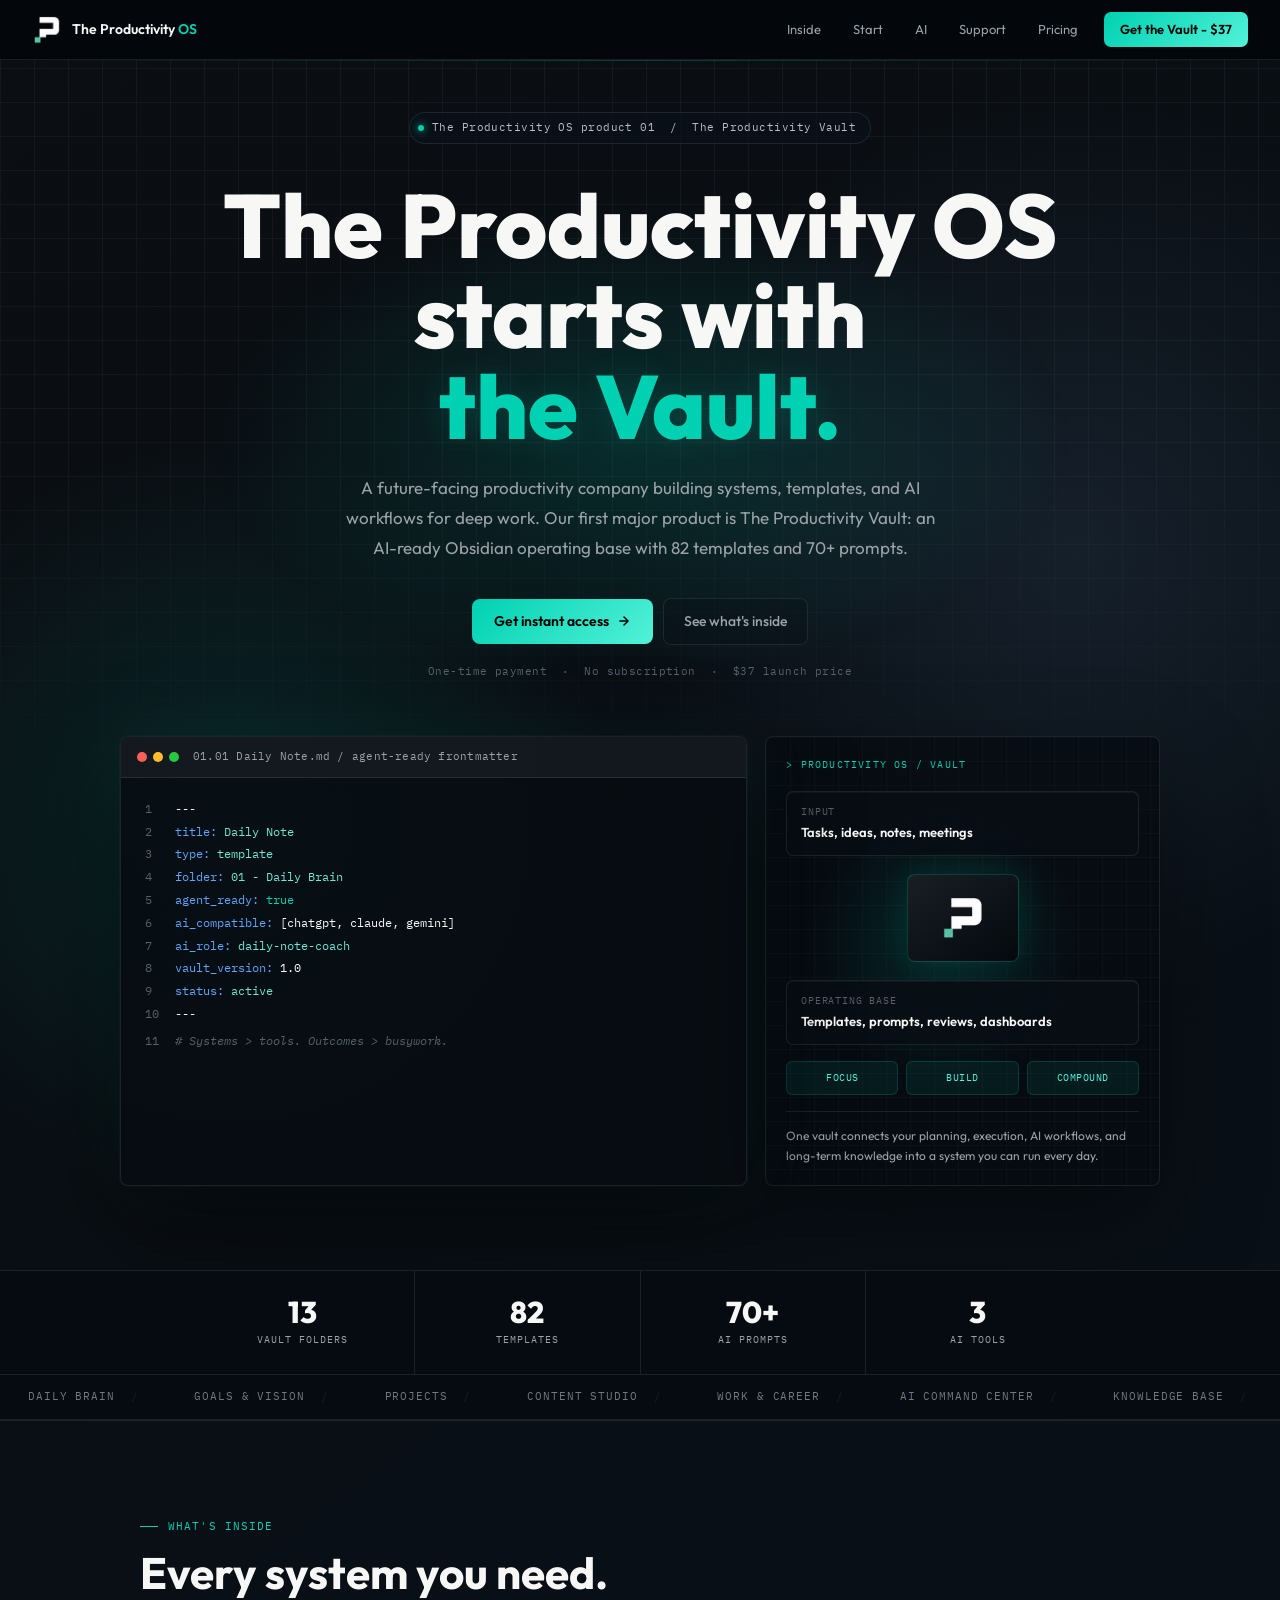
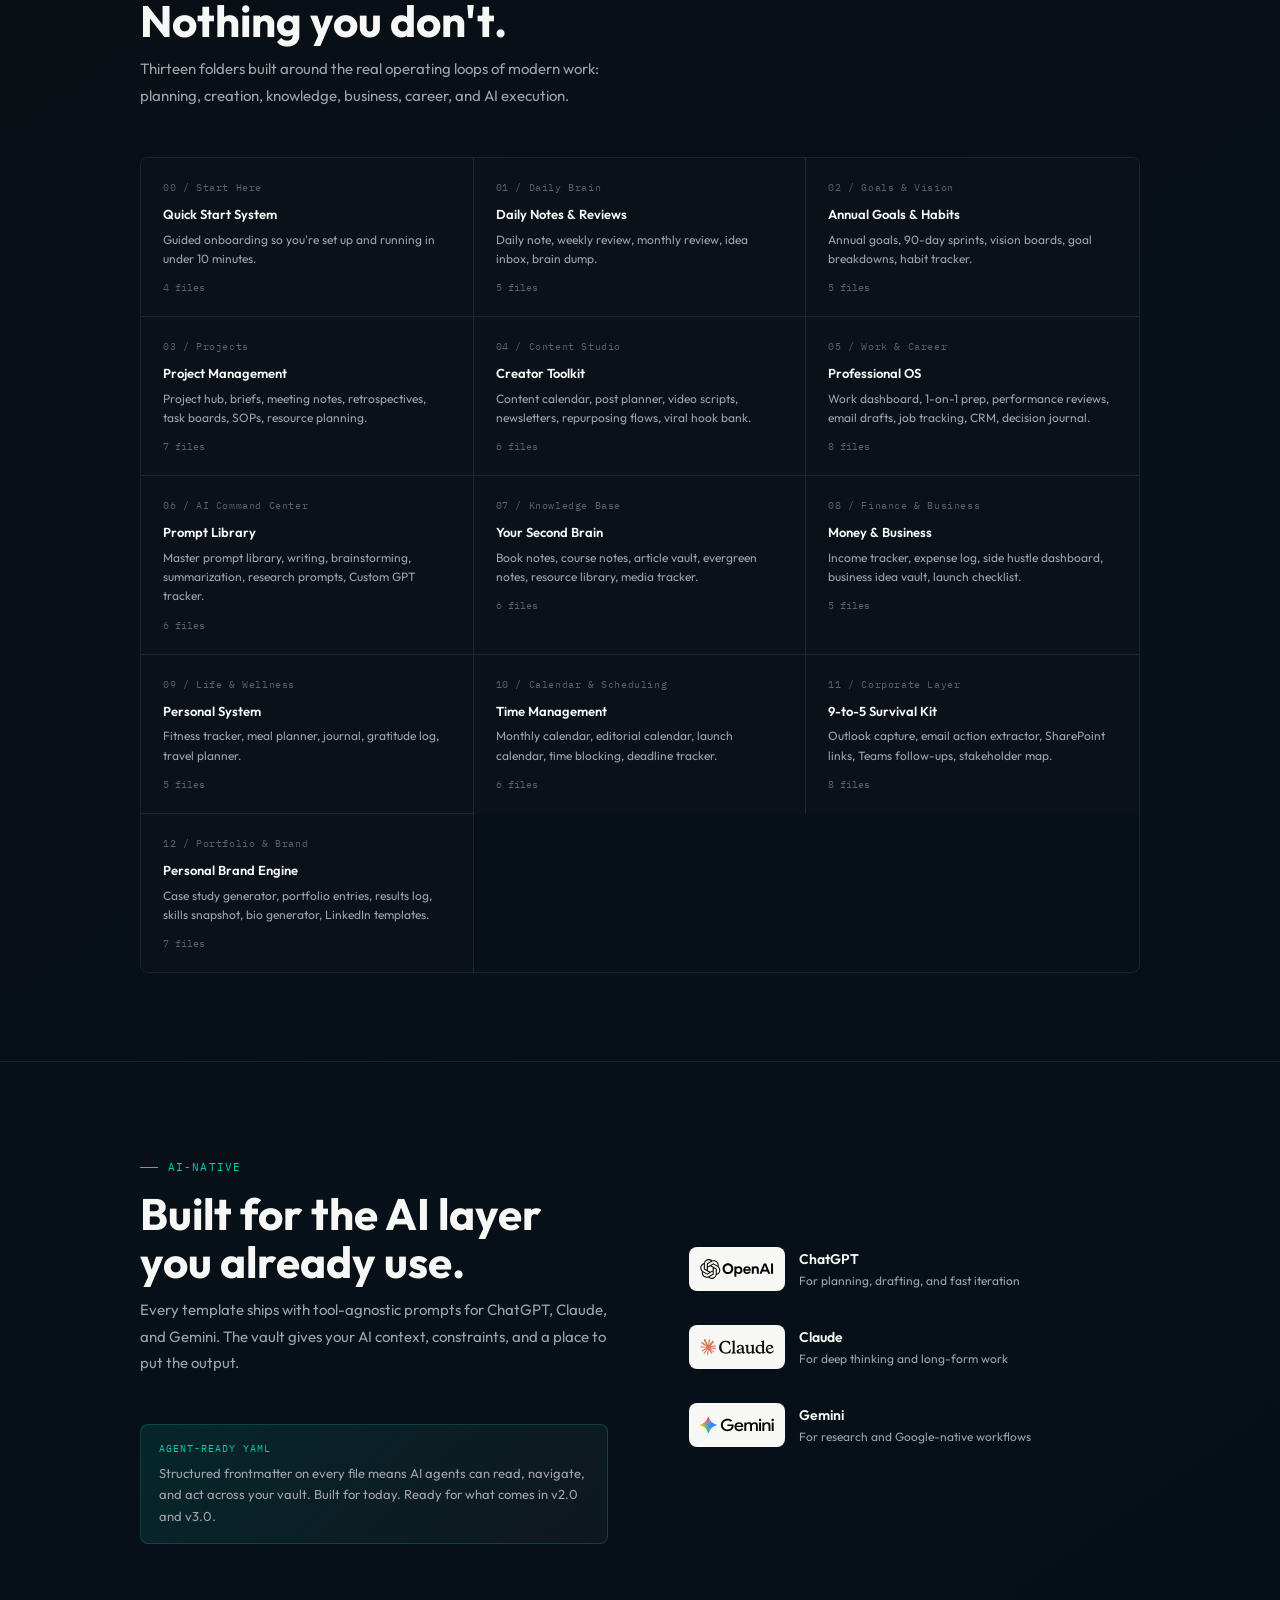
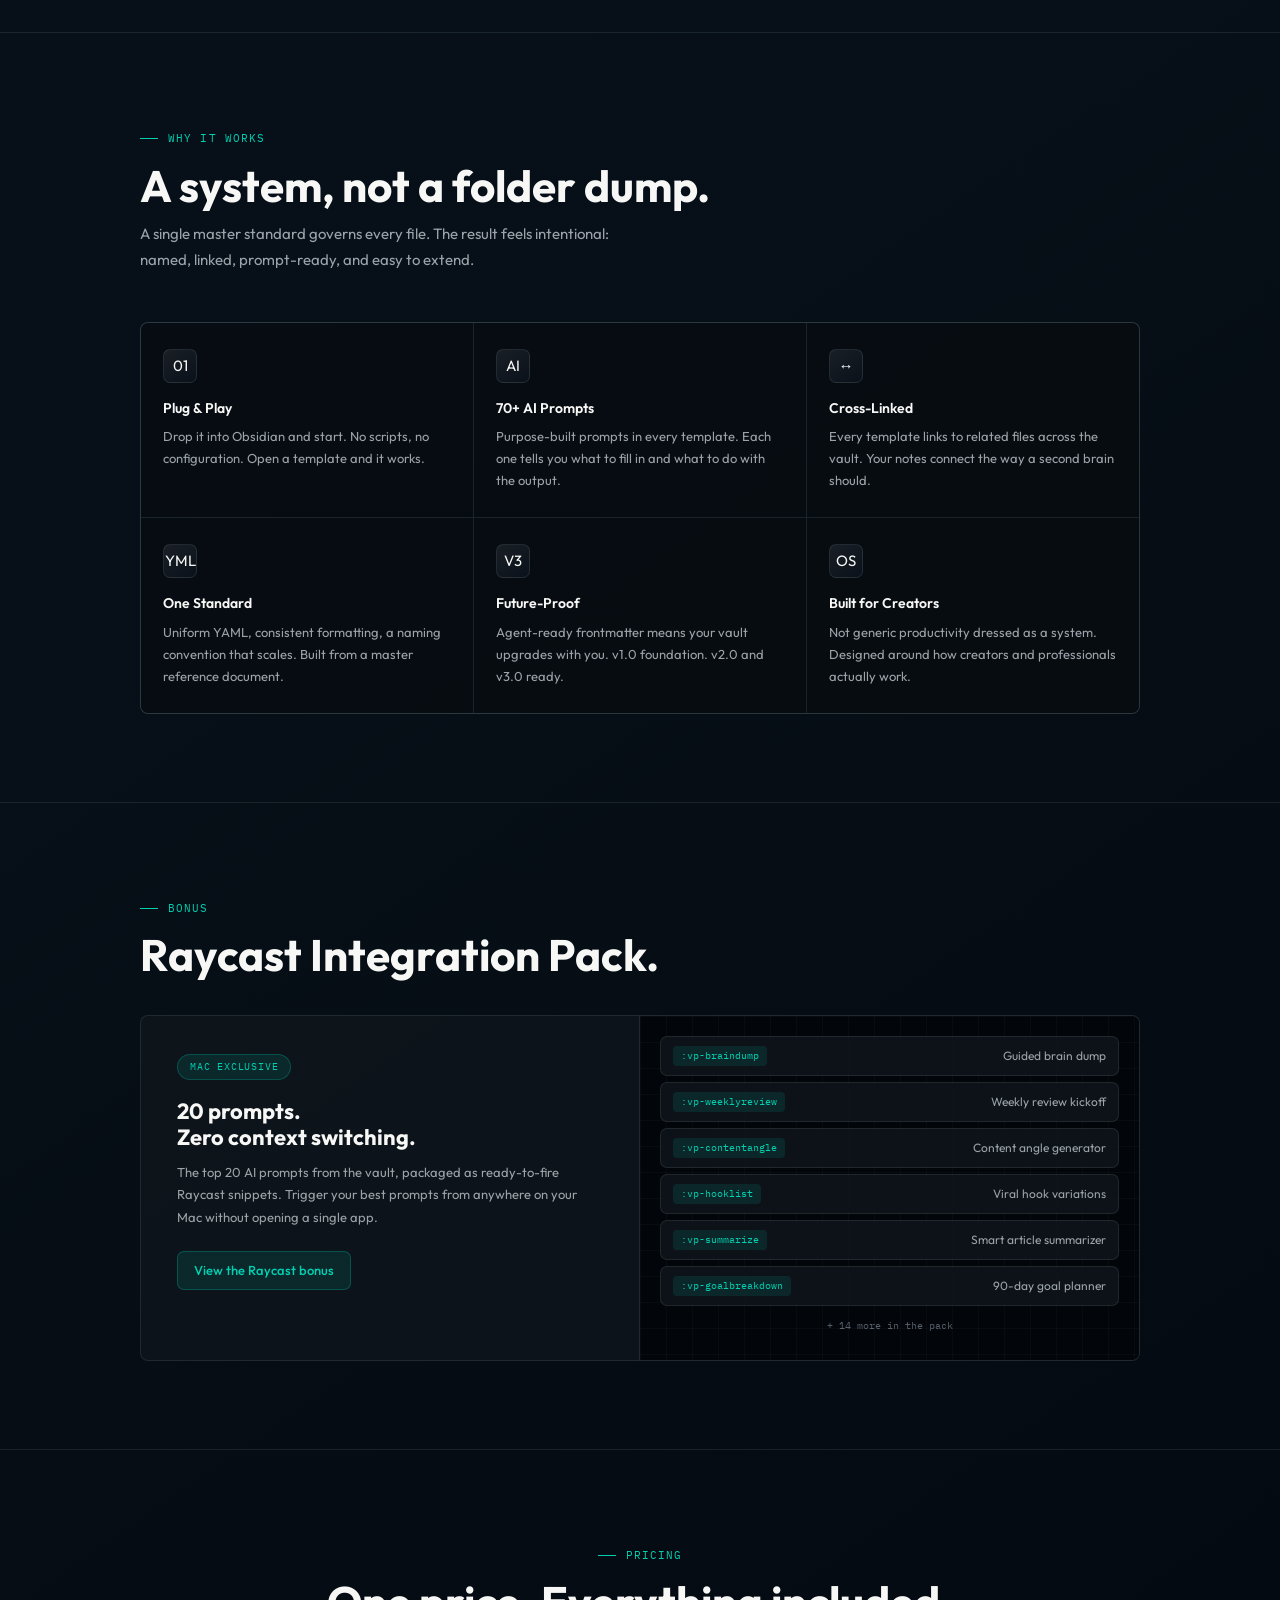
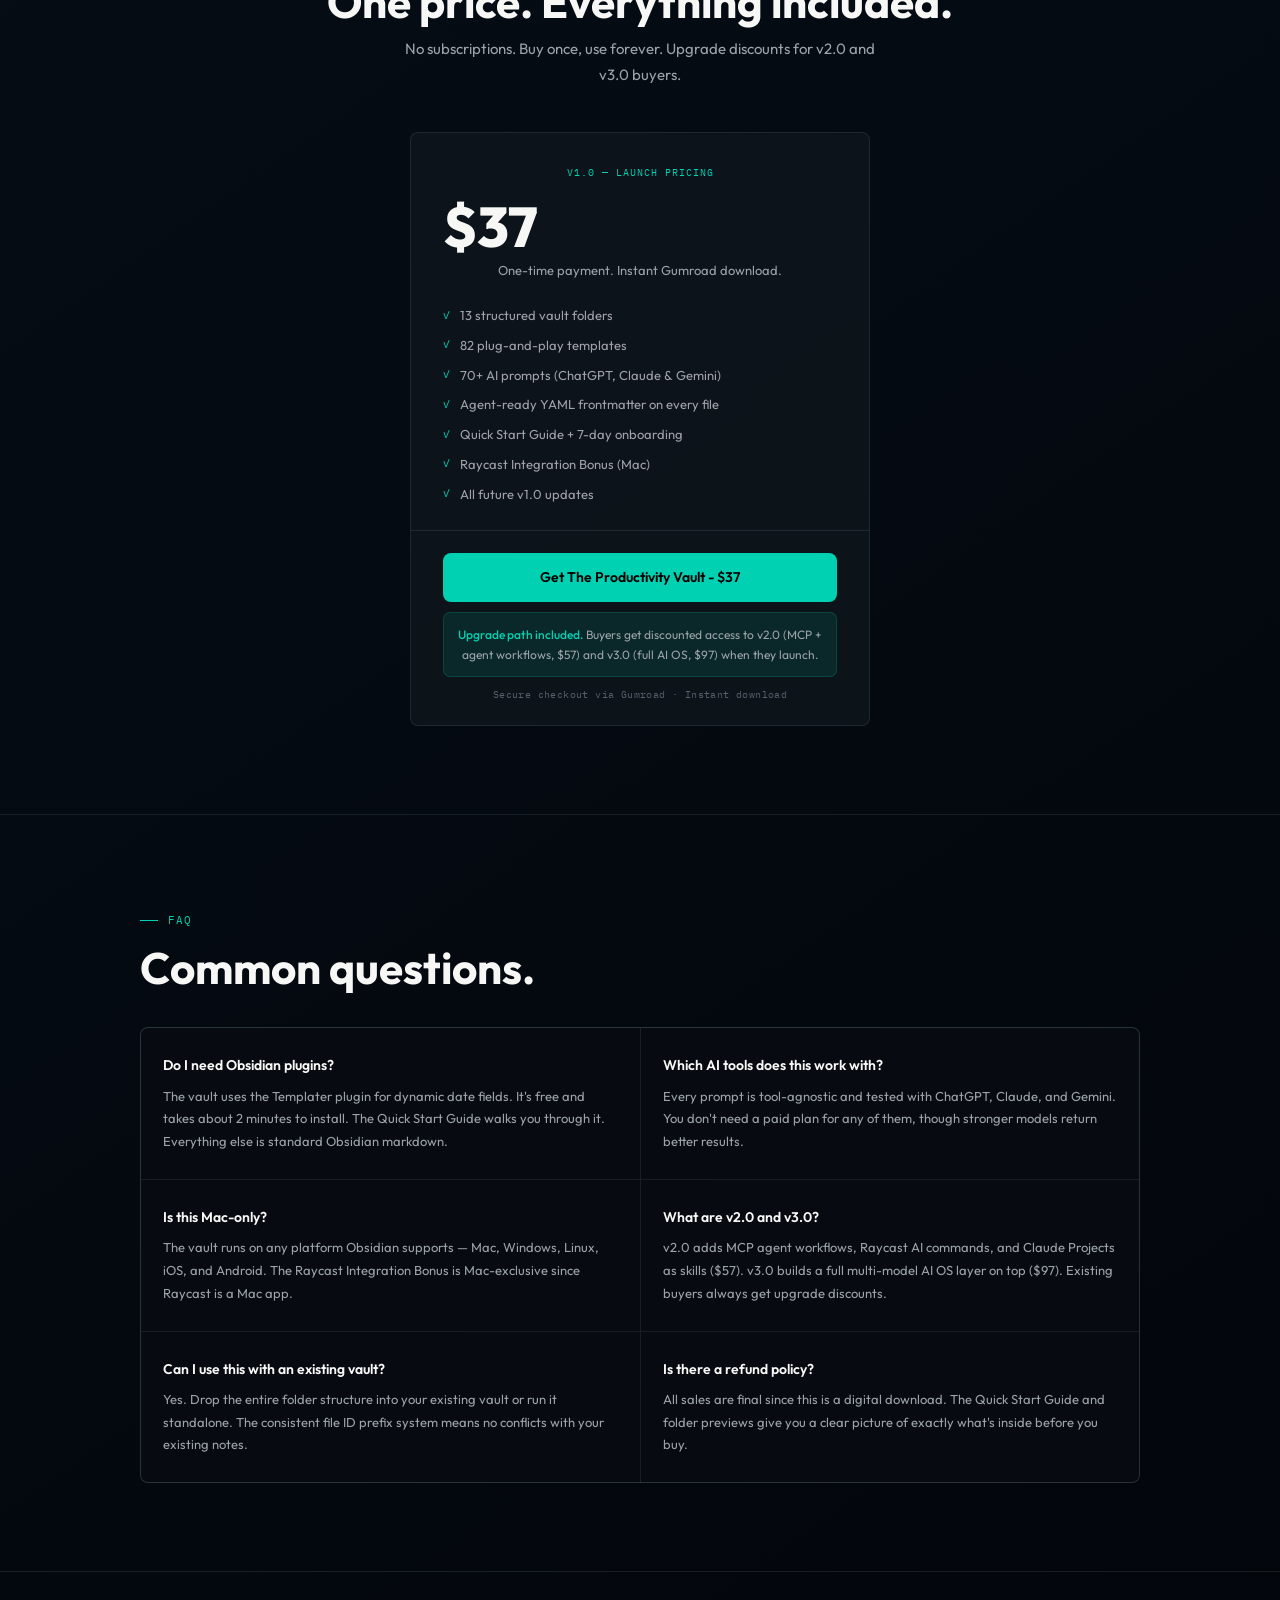
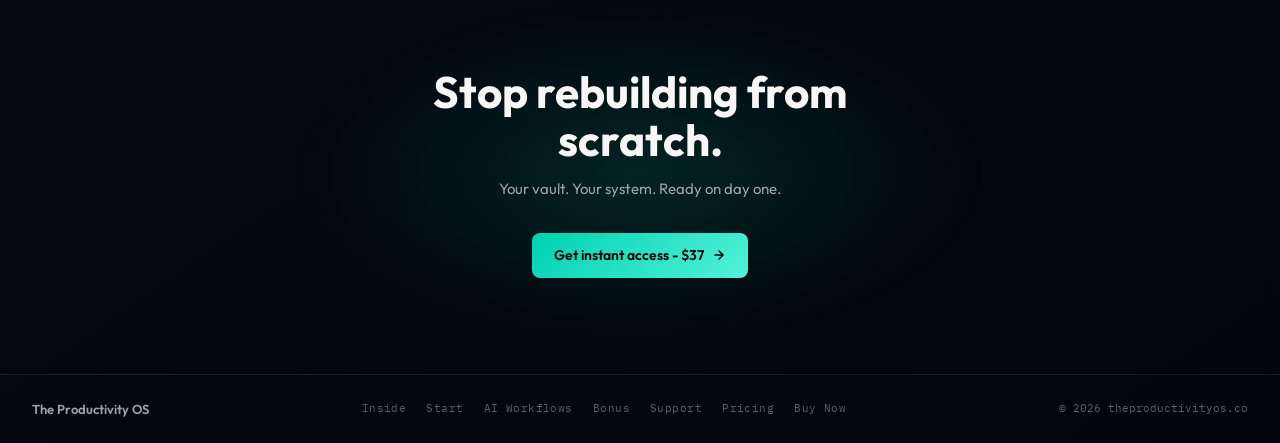
==== index.html @ f565d57c "Fix Raycast keyword prefix, remove strikethrough price, add Bonus to inner page navs - Update Raycas" ====
<!DOCTYPE html>
<html lang="en">
<head>
  <meta charset="UTF-8" />
  <meta name="viewport" content="width=device-width, initial-scale=1.0" />
  <!-- Google tag (gtag.js) -->
  <script async src="https://www.googletagmanager.com/gtag/js?id=G-QYGVF1WNSH"></script>
  <script>
    window.dataLayer = window.dataLayer || [];
    function gtag(){dataLayer.push(arguments);}
    gtag('js', new Date());
    gtag('config', 'G-QYGVF1WNSH');
  </script>
  <!-- Meta Pixel Code -->
  <script>
  !function(f,b,e,v,n,t,s)
  {if(f.fbq)return;n=f.fbq=function(){n.callMethod?
  n.callMethod.apply(n,arguments):n.queue.push(arguments)};
  if(!f._fbq)f._fbq=n;n.push=n;n.loaded=!0;n.version='2.0';
  n.queue=[];t=b.createElement(e);t.async=!0;
  t.src=v;s=b.getElementsByTagName(e)[0];
  s.parentNode.insertBefore(t,s)}(window, document,'script',
  'https://connect.facebook.net/en_US/fbevents.js');
  fbq('init', '1266403568988924');
  fbq('track', 'PageView');
  </script>
  <noscript><img height="1" width="1" style="display:none"
  src="https://www.facebook.com/tr?id=1266403568988924&ev=PageView&noscript=1"
  /></noscript>
  <!-- End Meta Pixel Code -->
  <!-- TikTok Pixel Code Start -->
  <script>
  !function (w, d, t) {
    w.TiktokAnalyticsObject=t;var ttq=w[t]=w[t]||[];ttq.methods=["page","track","identify","instances","debug","on","off","once","ready","alias","group","enableCookie","disableCookie","holdConsent","revokeConsent","grantConsent"],ttq.setAndDefer=function(t,e){t[e]=function(){t.push([e].concat(Array.prototype.slice.call(arguments,0)))}};for(var i=0;i<ttq.methods.length;i++)ttq.setAndDefer(ttq,ttq.methods[i]);ttq.instance=function(t){for(
  var e=ttq._i[t]||[],n=0;n<ttq.methods.length;n++)ttq.setAndDefer(e,ttq.methods[n]);return e},ttq.load=function(e,n){var r="https://analytics.tiktok.com/i18n/pixel/events.js",o=n&&n.partner;ttq._i=ttq._i||{},ttq._i[e]=[],ttq._i[e]._u=r,ttq._t=ttq._t||{},ttq._t[e]=+new Date,ttq._o=ttq._o||{},ttq._o[e]=n||{};n=document.createElement("script")
  ;n.type="text/javascript",n.async=!0,n.src=r+"?sdkid="+e+"&lib="+t;e=document.getElementsByTagName("script")[0];e.parentNode.insertBefore(n,e)};
    ttq.load('D80CP8RC77U2TFGF8LL0');
    ttq.page();
  }(window, document, 'ttq');
  </script>
  <!-- TikTok Pixel Code End -->
  <link rel="icon" href="assets/productivity-os-logo-mark.png" type="image/png" />
  <link rel="apple-touch-icon" href="assets/productivity-os-logo-mark.png" />
  <link rel="manifest" href="site.webmanifest" />
  <title>The Productivity OS | Productivity Vault for Obsidian and AI Workflows</title>
  <meta name="description" content="The Productivity OS builds AI-ready productivity systems for creators and professionals. Start with The Productivity Vault, an Obsidian vault with 82 templates, 70+ AI prompts, and agent-ready workflows." />
  <meta name="keywords" content="The Productivity OS, Productivity Vault, Obsidian productivity template, Obsidian vault, AI productivity system, ChatGPT prompts, Claude prompts, Gemini prompts, second brain template, Raycast productivity" />
  <meta name="robots" content="index,follow,max-image-preview:large" />
  <link rel="canonical" href="https://theproductivityos.co/" />
  <meta property="og:type" content="website" />
  <meta property="og:site_name" content="The Productivity OS" />
  <meta property="og:title" content="The Productivity OS | Productivity Vault" />
  <meta property="og:description" content="The Productivity Vault is the first major product from The Productivity OS: an AI-ready Obsidian system with 82 templates and 70+ prompts." />
  <meta property="og:url" content="https://theproductivityos.co/" />
  <meta property="og:image" content="https://theproductivityos.co/assets/productivity-vault-og.png" />
  <meta property="og:image:width" content="1672" />
  <meta property="og:image:height" content="941" />
  <meta name="twitter:card" content="summary_large_image" />
  <meta name="twitter:title" content="The Productivity OS | Productivity Vault" />
  <meta name="twitter:description" content="An AI-ready Obsidian productivity system from The Productivity OS." />
  <meta name="twitter:image" content="https://theproductivityos.co/assets/productivity-vault-og.png" />
  <link rel="preconnect" href="https://fonts.googleapis.com" />
  <link rel="preconnect" href="https://fonts.gstatic.com" crossorigin />
  <link href="https://fonts.googleapis.com/css2?family=Outfit:wght@300;400;500;600;700;800&family=IBM+Plex+Mono:ital,wght@0,300;0,400;0,500;1,300&display=swap" rel="stylesheet" />
  <script type="application/ld+json">
  {
    "@context": "https://schema.org",
    "@graph": [
      {
        "@type": "Organization",
        "@id": "https://theproductivityos.co/#organization",
        "name": "The Productivity OS",
        "url": "https://theproductivityos.co/",
        "logo": "https://theproductivityos.co/assets/productivity-os-logo-mark.png",
        "sameAs": [
          "https://theproductivityos.gumroad.com/l/productivity-vault"
        ]
      },
      {
        "@type": "WebSite",
        "@id": "https://theproductivityos.co/#website",
        "name": "The Productivity OS",
        "url": "https://theproductivityos.co/",
        "publisher": { "@id": "https://theproductivityos.co/#organization" },
        "inLanguage": "en-US"
      },
      {
        "@type": "Product",
        "@id": "https://theproductivityos.co/#product-productivity-vault",
        "name": "The Productivity Vault",
        "brand": { "@id": "https://theproductivityos.co/#organization" },
        "description": "An AI-ready Obsidian productivity vault with 82 templates, 70+ AI prompts, agent-ready YAML, onboarding guides, and a Raycast bonus pack.",
        "image": "https://theproductivityos.co/assets/productivity-vault-og.png",
        "url": "https://theproductivityos.co/",
        "offers": {
          "@type": "Offer",
          "url": "https://theproductivityos.gumroad.com/l/productivity-vault",
          "price": "37",
          "priceCurrency": "USD",
          "availability": "https://schema.org/InStock"
        },
        "category": "Digital productivity template"
      }
    ]
  }
  </script>
  <style>
    *, *::before, *::after { box-sizing: border-box; margin: 0; padding: 0; }

    :root {
      --bg:       #0b0e12;
      --bg-deep:  #02050a;
      --surface:  rgba(16, 22, 29, 0.78);
      --surface2: #1a1f26;
      --surface3: #0f151d;
      --border:   rgba(198, 230, 224, 0.10);
      --border-hover: rgba(0, 209, 178, 0.34);
      --text:     #f7f8f6;
      --muted:    #9ba3a9;
      --subtle:   #56616b;
      --accent:   #00d1b2;
      --accent2:  #52f2d8;
      --accent-dim: rgba(0, 209, 178, 0.11);
      --accent-glow: rgba(0, 209, 178, 0.30);
      --grid: rgba(115, 143, 154, 0.09);
    }

    html { scroll-behavior: smooth; }

    body {
      background:
        radial-gradient(circle at 18% 12%, rgba(0,209,178,0.12), transparent 24rem),
        radial-gradient(circle at 84% 8%, rgba(45,65,86,0.34), transparent 28rem),
        linear-gradient(145deg, #0b0e12 0%, #071019 45%, #02050a 100%);
      color: var(--text);
      font-family: 'Outfit', sans-serif;
      font-weight: 400;
      line-height: 1.6;
      overflow-x: hidden;
      -webkit-font-smoothing: antialiased;
    }

    .dot-grid {
      position: fixed;
      inset: 0;
      z-index: 0;
      background-image:
        linear-gradient(var(--grid) 1px, transparent 1px),
        linear-gradient(90deg, var(--grid) 1px, transparent 1px);
      background-size: 34px 34px;
      mask-image: linear-gradient(to bottom, black 0%, rgba(0,0,0,0.8) 48%, transparent 92%);
      pointer-events: none;
    }

    /* ── NAV ── */
    nav {
      position: fixed;
      top: 0; left: 0; right: 0;
      z-index: 100;
      height: 60px;
      display: flex;
      align-items: center;
      justify-content: space-between;
      padding: 0 32px;
      border-bottom: 1px solid var(--border);
      background: rgba(2,5,10,0.78);
      backdrop-filter: blur(18px) saturate(135%);
    }

    .nav-logo {
      display: flex;
      align-items: center;
      gap: 10px;
      text-decoration: none;
    }

    .nav-logo-mark {
      width: 30px;
      height: 30px;
      display: block;
      object-fit: contain;
    }

    .nav-logo-text {
      font-size: 14px;
      font-weight: 600;
      color: var(--text);
      letter-spacing: 0;
    }

    .nav-logo-text strong { color: var(--accent); font-weight: 600; }

    .nav-right {
      display: flex;
      align-items: center;
      gap: 4px;
    }

    .nav-link {
      font-size: 13px;
      color: var(--muted);
      text-decoration: none;
      padding: 6px 14px;
      border-radius: 6px;
      transition: color 0.15s, background 0.15s;
    }

    .nav-link:hover { color: var(--text); background: rgba(255,255,255,0.05); }

    .nav-cta {
      font-size: 13px;
      font-weight: 600;
      color: #000;
      background: linear-gradient(135deg, var(--accent), var(--accent2));
      padding: 7px 16px;
      border-radius: 7px;
      text-decoration: none;
      transition: opacity 0.15s, transform 0.15s;
      letter-spacing: 0;
      margin-left: 8px;
    }

    .nav-cta:hover { opacity: 0.85; transform: translateY(-1px); }

    /* ── HERO ── */
    .hero {
      position: relative;
      z-index: 1;
      min-height: 96vh;
      display: flex;
      flex-direction: column;
      align-items: center;
      justify-content: center;
      text-align: center;
      padding: 112px 32px 84px;
      overflow: hidden;
    }

    .hero-glow {
      position: absolute;
      top: 15%;
      left: 50%;
      transform: translateX(-50%);
      width: 900px; height: 500px;
      background: radial-gradient(ellipse, rgba(0,209,178,0.16) 0%, transparent 68%);
      pointer-events: none;
    }

    .hero::before {
      content: '';
      position: absolute;
      inset: 60px 0 auto;
      height: 1px;
      background: linear-gradient(90deg, transparent, rgba(0,209,178,0.45), transparent);
      opacity: 0.55;
    }

    .hero-badge {
      display: inline-flex;
      align-items: center;
      gap: 8px;
      border: 1px solid var(--border);
      background: rgba(10,17,26,0.72);
      padding: 6px 14px 6px 8px;
      border-radius: 100px;
      font-family: 'IBM Plex Mono', monospace;
      font-size: 11px;
      color: #b7c0c4;
      letter-spacing: 0.04em;
      margin-bottom: 36px;
      position: relative;
      z-index: 1;
      opacity: 0;
      animation: fadeIn 0.5s ease forwards 0.1s;
    }

    .badge-dot {
      width: 6px; height: 6px;
      border-radius: 50%;
      background: var(--accent);
      box-shadow: 0 0 8px var(--accent);
      animation: blink 2s ease infinite;
    }

    @keyframes blink {
      0%, 100% { opacity: 1; }
      50% { opacity: 0.3; }
    }

    .hero-title {
      font-size: clamp(46px, 7vw, 92px);
      font-weight: 800;
      line-height: 1.01;
      letter-spacing: 0;
      color: var(--text);
      max-width: 920px;
      position: relative;
      z-index: 1;
      opacity: 0;
      animation: fadeIn 0.55s ease forwards 0.2s;
    }

    .accent-word {
      color: var(--accent);
      text-shadow: 0 0 32px rgba(0,209,178,0.16);
    }

    .hero-sub {
      font-size: 17px;
      font-weight: 400;
      color: var(--muted);
      max-width: 600px;
      margin: 22px auto 0;
      line-height: 1.75;
      position: relative;
      z-index: 1;
      opacity: 0;
      animation: fadeIn 0.55s ease forwards 0.35s;
    }

    .hero-actions {
      display: flex;
      align-items: center;
      justify-content: center;
      gap: 10px;
      margin-top: 36px;
      position: relative;
      z-index: 1;
      flex-wrap: wrap;
      opacity: 0;
      animation: fadeIn 0.55s ease forwards 0.5s;
    }

    .btn-primary {
      display: inline-flex;
      align-items: center;
      gap: 8px;
      font-family: 'Outfit', sans-serif;
      font-size: 14px;
      font-weight: 600;
      color: #000;
      background: linear-gradient(135deg, var(--accent), var(--accent2));
      padding: 11px 22px;
      border-radius: 8px;
      text-decoration: none;
      letter-spacing: 0;
      transition: opacity 0.15s, transform 0.15s, box-shadow 0.2s;
    }

    .btn-primary:hover {
      opacity: 0.85;
      transform: translateY(-1px);
      box-shadow: 0 8px 28px var(--accent-glow);
    }

    .btn-secondary {
      display: inline-flex;
      align-items: center;
      gap: 8px;
      font-family: 'Outfit', sans-serif;
      font-size: 14px;
      font-weight: 500;
      color: var(--muted);
      background: rgba(10,17,26,0.38);
      padding: 11px 20px;
      border-radius: 8px;
      text-decoration: none;
      border: 1px solid var(--border);
      transition: color 0.15s, border-color 0.15s, background 0.15s;
    }

    .btn-secondary:hover {
      color: var(--text);
      border-color: var(--border-hover);
      background: rgba(255,255,255,0.03);
    }

    .hero-note {
      font-family: 'IBM Plex Mono', monospace;
      font-size: 11px;
      color: var(--subtle);
      margin-top: 18px;
      position: relative;
      z-index: 1;
      letter-spacing: 0.04em;
      opacity: 0;
      animation: fadeIn 0.55s ease forwards 0.65s;
    }

    .hero-product {
      position: relative;
      z-index: 1;
      width: min(1040px, 100%);
      display: grid;
      grid-template-columns: minmax(0, 1.35fr) minmax(280px, 0.85fr);
      gap: 18px;
      align-items: stretch;
      margin-top: 56px;
      opacity: 0;
      animation: fadeIn 0.6s ease forwards 0.75s;
    }

    /* ── CODE WINDOW ── */
    .hero-window {
      position: relative;
      z-index: 1;
      width: 100%;
      max-width: 760px;
      background: rgba(7, 12, 18, 0.86);
      border: 1px solid var(--border);
      border-radius: 8px;
      overflow: hidden;
      text-align: left;
      box-shadow: 0 0 0 1px rgba(255,255,255,0.025), 0 40px 100px rgba(0,0,0,0.58), 0 0 70px rgba(0,209,178,0.08);
    }

    .window-bar {
      display: flex;
      align-items: center;
      gap: 6px;
      padding: 11px 16px;
      border-bottom: 1px solid var(--border);
      background: rgba(26,31,38,0.68);
    }

    .wd { width: 10px; height: 10px; border-radius: 50%; }
    .wd.r { background: #ff5f57; }
    .wd.y { background: #ffbd2e; }
    .wd.g { background: #28c840; }

    .window-title {
      font-family: 'IBM Plex Mono', monospace;
      font-size: 11px;
      color: var(--muted);
      margin-left: 8px;
      letter-spacing: 0.02em;
    }

    .window-body {
      padding: 20px 24px;
      font-family: 'IBM Plex Mono', monospace;
      font-size: 12px;
      line-height: 1.9;
    }

    .cl  { display: flex; gap: 16px; }
    .ln  { color: var(--subtle); min-width: 14px; user-select: none; }
    .ck  { color: #60a5fa; }
    .cs  { color: #6ee7d4; }
    .cv  { color: #f8fafc; }
    .cb  { color: var(--accent); }
    .cc  { color: var(--subtle); font-style: italic; }

    .system-panel {
      position: relative;
      min-height: 100%;
      padding: 20px;
      border: 1px solid var(--border);
      border-radius: 8px;
      background:
        linear-gradient(rgba(255,255,255,0.025) 1px, transparent 1px),
        linear-gradient(90deg, rgba(255,255,255,0.025) 1px, transparent 1px),
        rgba(7,12,18,0.82);
      background-size: 24px 24px;
      text-align: left;
      overflow: hidden;
      box-shadow: 0 40px 100px rgba(0,0,0,0.34);
    }

    .system-panel::before {
      content: '';
      position: absolute;
      inset: 0;
      background: radial-gradient(circle at 45% 46%, rgba(0,209,178,0.14), transparent 42%);
      pointer-events: none;
    }

    .panel-kicker {
      position: relative;
      font-family: 'IBM Plex Mono', monospace;
      font-size: 10px;
      color: var(--accent);
      letter-spacing: 0.12em;
      text-transform: uppercase;
      margin-bottom: 18px;
    }

    .system-node {
      position: relative;
      border: 1px solid var(--border);
      background: rgba(8, 14, 21, 0.88);
      border-radius: 7px;
      padding: 12px 14px;
      box-shadow: inset 0 1px 0 rgba(255,255,255,0.04);
    }

    .system-node + .system-node { margin-top: 10px; }

    .system-node span {
      display: block;
      font-family: 'IBM Plex Mono', monospace;
      font-size: 10px;
      color: var(--subtle);
      letter-spacing: 0.08em;
      text-transform: uppercase;
      margin-bottom: 2px;
    }

    .system-node strong {
      display: block;
      font-size: 13px;
      color: var(--text);
      font-weight: 600;
      letter-spacing: 0;
    }

    .system-core {
      position: relative;
      display: grid;
      place-items: center;
      margin: 18px auto;
      width: 112px;
      height: 88px;
      border: 1px solid rgba(0,209,178,0.25);
      border-radius: 8px;
      background: linear-gradient(145deg, rgba(26,31,38,0.94), rgba(4,8,13,0.96));
      box-shadow: 0 0 34px rgba(0,209,178,0.12);
    }

    .system-core .mark {
      width: 46px;
      height: 46px;
      object-fit: contain;
    }

    .system-path {
      position: relative;
      display: grid;
      grid-template-columns: 1fr 1fr 1fr;
      gap: 8px;
      margin-top: 16px;
    }

    .system-chip {
      border: 1px solid rgba(0,209,178,0.18);
      background: rgba(0,209,178,0.08);
      border-radius: 6px;
      padding: 8px 6px;
      font-family: 'IBM Plex Mono', monospace;
      color: var(--accent2);
      font-size: 10px;
      text-align: center;
      letter-spacing: 0.05em;
    }

    .system-caption {
      position: relative;
      margin-top: 16px;
      padding-top: 14px;
      border-top: 1px solid var(--border);
      font-size: 12px;
      color: var(--muted);
      line-height: 1.65;
    }

    /* ── STATS ── */
    .stats-bar {
      position: relative;
      z-index: 1;
      border-top: 1px solid var(--border);
      border-bottom: 1px solid var(--border);
      background: rgba(6, 11, 17, 0.76);
    }

    .stats-inner {
      display: flex;
      max-width: 900px;
      margin: 0 auto;
    }

    .stat-cell {
      flex: 1;
      padding: 26px 0;
      text-align: center;
      border-right: 1px solid var(--border);
    }

    .stat-cell:last-child { border-right: none; }

    .stat-n {
      font-size: 30px;
      font-weight: 800;
      letter-spacing: 0;
      color: var(--text);
      line-height: 1;
    }

    .stat-l {
      font-family: 'IBM Plex Mono', monospace;
      font-size: 10px;
      letter-spacing: 0.1em;
      color: var(--muted);
      margin-top: 5px;
      text-transform: uppercase;
    }

    /* ── MARQUEE ── */
    .marquee-wrap {
      position: relative;
      z-index: 1;
      overflow: hidden;
      border-bottom: 1px solid var(--border);
      padding: 13px 0;
      background: rgba(6, 11, 17, 0.72);
    }

    .marquee-track {
      display: flex;
      width: max-content;
      animation: marquee 30s linear infinite;
    }

    .mi {
      font-family: 'IBM Plex Mono', monospace;
      font-size: 11px;
      letter-spacing: 0.08em;
      text-transform: uppercase;
      color: #6f7a83;
      padding: 0 28px;
      white-space: nowrap;
    }

    .mi::after { content: ' /'; color: var(--border); margin-left: 8px; }

    @keyframes marquee {
      from { transform: translateX(0); }
      to   { transform: translateX(-50%); }
    }

    /* ── SECTIONS ── */
    .sf {
      position: relative;
      z-index: 1;
      padding: 88px 32px;
      border-top: 1px solid var(--border);
    }

    .sfi {
      max-width: 1000px;
      margin: 0 auto;
    }

    .eyebrow {
      display: inline-flex;
      align-items: center;
      gap: 10px;
      font-family: 'IBM Plex Mono', monospace;
      font-size: 11px;
      letter-spacing: 0.1em;
      text-transform: uppercase;
      color: var(--accent);
      margin-bottom: 14px;
    }

    .eyebrow::before {
      content: '';
      display: block;
      width: 18px; height: 1px;
      background: var(--accent);
    }

    h2 {
      font-size: clamp(28px, 3.5vw, 44px);
      font-weight: 700;
      letter-spacing: 0;
      line-height: 1.08;
      color: var(--text);
      margin-bottom: 12px;
    }

    .sub {
      font-size: 15px;
      color: var(--muted);
      max-width: 480px;
      line-height: 1.75;
      margin-bottom: 48px;
    }

    /* ── VAULT GRID ── */
    .vault-grid {
      display: grid;
      grid-template-columns: repeat(3, 1fr);
      border: 1px solid var(--border);
      border-radius: 8px;
      overflow: hidden;
    }

    .vc {
      padding: 22px 22px 20px;
      background: rgba(13, 19, 26, 0.84);
      border-right: 1px solid var(--border);
      border-bottom: 1px solid var(--border);
      transition: background 0.15s;
    }

    .vc:hover { background: linear-gradient(180deg, rgba(26,31,38,0.9), rgba(9,15,22,0.92)); border-color: var(--border-hover); }
    .vc:nth-child(3n)    { border-right: none; }
    .vc:nth-last-child(-n+3) { border-bottom: none; }

    .vn  { font-family: 'IBM Plex Mono', monospace; font-size: 10px; color: var(--subtle); letter-spacing: 0.06em; margin-bottom: 8px; }
    .vt  { font-size: 13px; font-weight: 600; color: var(--text); letter-spacing: 0; margin-bottom: 5px; }
    .vd  { font-size: 12px; color: var(--muted); line-height: 1.6; }
    .vct { font-family: 'IBM Plex Mono', monospace; font-size: 10px; color: var(--subtle); margin-top: 12px; }

    /* ── AI SECTION ── */
    .ai-layout {
      display: grid;
      grid-template-columns: 1fr 1fr;
      gap: 64px;
      align-items: center;
    }

    .ai-tools {
      display: flex;
      flex-direction: column;
      gap: 4px;
    }

    .at {
      display: flex;
      align-items: center;
      gap: 14px;
      padding: 14px 16px;
      border-radius: 7px;
      border: 1px solid transparent;
      transition: border-color 0.15s, background 0.15s;
    }

    .at:hover {
      border-color: var(--border);
      background: var(--surface);
    }

    .at-icon {
      width: 96px; height: 44px;
      border-radius: 8px;
      background: #f7f8f6;
      border: 1px solid rgba(255,255,255,0.08);
      display: flex; align-items: center; justify-content: center;
      flex-shrink: 0;
      padding: 9px 10px;
    }

    .at-icon img {
      width: 100%;
      height: 100%;
      object-fit: contain;
    }

    .at-name { font-size: 14px; font-weight: 600; color: var(--text); letter-spacing: 0; }
    .at-sub  { font-size: 12px; color: var(--muted); margin-top: 1px; }

    .agent-card {
      margin-top: 20px;
      background: linear-gradient(135deg, rgba(0,209,178,0.12), rgba(26,31,38,0.46));
      border: 1px solid rgba(0,209,178,0.22);
      border-radius: 8px;
      padding: 16px 18px;
    }

    .agent-label {
      font-family: 'IBM Plex Mono', monospace;
      font-size: 10px;
      letter-spacing: 0.1em;
      text-transform: uppercase;
      color: var(--accent);
      margin-bottom: 6px;
    }

    .agent-text { font-size: 13px; color: #a1a1aa; line-height: 1.65; }

    /* ── FEATURES ── */
    .feat-grid {
      display: grid;
      grid-template-columns: repeat(3, 1fr);
      gap: 1px;
      background: var(--border);
      border: 1px solid var(--border);
      border-radius: 8px;
      overflow: hidden;
    }

    .fc {
      background: rgba(6, 10, 16, 0.9);
      padding: 26px 22px;
      transition: background 0.15s;
    }

    .fc:hover { background: var(--surface); }

    .fi {
      width: 34px; height: 34px;
      background: linear-gradient(145deg, #1a1f26, #0a111a);
      border: 1px solid var(--border);
      border-radius: 7px;
      display: flex; align-items: center; justify-content: center;
      font-size: 15px;
      margin-bottom: 14px;
    }

    .ft { font-size: 14px; font-weight: 600; color: var(--text); letter-spacing: 0; margin-bottom: 6px; }
    .fd { font-size: 13px; color: var(--muted); line-height: 1.7; }

    /* ── RAYCAST ── */
    .rc-card {
      background: var(--surface);
      border: 1px solid var(--border);
      border-radius: 8px;
      overflow: hidden;
      display: grid;
      grid-template-columns: 1fr 1fr;
    }

    .rc-left {
      padding: 36px;
      border-right: 1px solid var(--border);
    }

    .rc-badge {
      display: inline-flex;
      align-items: center;
      gap: 6px;
      background: var(--accent-dim);
      border: 1px solid rgba(0,209,178,0.24);
      padding: 4px 12px;
      border-radius: 100px;
      font-family: 'IBM Plex Mono', monospace;
      font-size: 10px;
      letter-spacing: 0.08em;
      text-transform: uppercase;
      color: var(--accent);
      margin-bottom: 18px;
    }

    .rc-title {
      font-size: 22px;
      font-weight: 700;
      letter-spacing: 0;
      color: var(--text);
      line-height: 1.2;
      margin-bottom: 10px;
    }

    .rc-desc { font-size: 13px; color: var(--muted); line-height: 1.75; margin-bottom: 22px; }

    .rc-link {
      display: inline-flex;
      align-items: center;
      gap: 6px;
      font-size: 13px;
      font-weight: 500;
      color: var(--accent);
      text-decoration: none;
      border: 1px solid rgba(0,209,178,0.26);
      padding: 8px 16px;
      border-radius: 7px;
      background: var(--accent-dim);
      transition: background 0.15s, border-color 0.15s;
    }

    .rc-link:hover { background: rgba(0,209,178,0.18); border-color: rgba(0,209,178,0.42); }

    .rc-right {
      padding: 20px;
      background:
        linear-gradient(rgba(255,255,255,0.025) 1px, transparent 1px),
        linear-gradient(90deg, rgba(255,255,255,0.025) 1px, transparent 1px),
        var(--bg-deep);
      background-size: 26px 26px;
      display: flex;
      flex-direction: column;
      gap: 6px;
    }

    .si {
      display: flex;
      align-items: center;
      justify-content: space-between;
      gap: 10px;
      padding: 9px 12px;
      background: var(--surface);
      border: 1px solid var(--border);
      border-radius: 7px;
      transition: border-color 0.15s;
    }

    .si:hover { border-color: var(--border-hover); }

    .sk {
      font-family: 'IBM Plex Mono', monospace;
      font-size: 10px;
      color: var(--accent);
      background: var(--accent-dim);
      padding: 2px 8px;
      border-radius: 4px;
      white-space: nowrap;
    }

    .sl { font-size: 12px; color: var(--muted); flex: 1; text-align: right; }

    .sm {
      font-family: 'IBM Plex Mono', monospace;
      font-size: 10px;
      color: var(--subtle);
      text-align: center;
      padding: 6px;
    }

    /* ── PRICING ── */
    .pricing-wrap { max-width: 460px; margin: 0 auto; }

    .pc {
      background: var(--surface);
      border: 1px solid var(--border);
      border-radius: 8px;
      overflow: hidden;
    }

    .pt {
      padding: 32px 32px 26px;
      border-bottom: 1px solid var(--border);
    }

    .ptag {
      font-family: 'IBM Plex Mono', monospace;
      font-size: 10px;
      letter-spacing: 0.1em;
      text-transform: uppercase;
      color: var(--accent);
      margin-bottom: 18px;
    }

    .pamt {
      display: flex;
      align-items: baseline;
      gap: 10px;
      margin-bottom: 5px;
    }

    .pmain { font-size: 56px; font-weight: 800; letter-spacing: 0; color: var(--text); line-height: 1; }
    .pwas  { font-size: 18px; color: var(--subtle); text-decoration: line-through; font-weight: 400; }
    .pdesc { font-size: 13px; color: var(--muted); margin-bottom: 24px; }

    .pitems { display: flex; flex-direction: column; gap: 9px; }

    .pitem {
      display: flex; align-items: center; gap: 10px;
      font-size: 13px; color: #a1a1aa;
    }

    .pitem::before { content: '✓'; color: var(--accent); font-family: 'IBM Plex Mono', monospace; font-size: 11px; }

    .pb { padding: 22px 32px; display: flex; flex-direction: column; gap: 10px; }

    .btn-full {
      display: block;
      text-align: center;
      font-size: 14px;
      font-weight: 600;
      color: #000;
      background: var(--accent);
      padding: 13px;
      border-radius: 8px;
      text-decoration: none;
      letter-spacing: 0;
      transition: opacity 0.15s, transform 0.15s;
    }

    .btn-full:hover { opacity: 0.85; transform: translateY(-1px); }

    .up-note {
      background: var(--accent-dim);
      border: 1px solid rgba(0,209,178,0.18);
      border-radius: 7px;
      padding: 12px 14px;
      font-size: 12px;
      color: var(--muted);
      line-height: 1.65;
    }

    .up-note strong { color: var(--accent); font-weight: 500; }

    .pfine {
      font-family: 'IBM Plex Mono', monospace;
      font-size: 10px;
      color: var(--subtle);
      text-align: center;
      letter-spacing: 0.04em;
    }

    /* ── FAQ ── */
    .faq-grid {
      display: grid;
      grid-template-columns: 1fr 1fr;
      gap: 1px;
      background: var(--border);
      border: 1px solid var(--border);
      border-radius: 8px;
      overflow: hidden;
    }

    .fq {
      background: rgba(6, 10, 16, 0.9);
      padding: 26px 22px;
      transition: background 0.15s;
    }

    .fq:hover { background: var(--surface); }

    .fqq { font-size: 14px; font-weight: 600; color: var(--text); letter-spacing: 0; margin-bottom: 8px; }
    .fqa { font-size: 13px; color: var(--muted); line-height: 1.75; }

    /* ── BOTTOM CTA ── */
    .cta-section {
      position: relative;
      z-index: 1;
      padding: 96px 32px;
      text-align: center;
      border-top: 1px solid var(--border);
      overflow: hidden;
    }

    .cta-glow {
      position: absolute;
      top: 50%; left: 50%;
      transform: translate(-50%,-50%);
      width: 700px; height: 350px;
      background: radial-gradient(ellipse, rgba(0,209,178,0.14) 0%, transparent 70%);
      pointer-events: none;
    }

    .cta-section h2 { position: relative; max-width: 580px; margin: 0 auto 14px; }
    .cta-section p  { font-size: 15px; color: var(--muted); margin-bottom: 32px; position: relative; }
    .cta-section .btn-primary { position: relative; }

    /* ── FOOTER ── */
    footer {
      position: relative;
      z-index: 1;
      border-top: 1px solid var(--border);
      padding: 24px 32px;
      display: flex;
      align-items: center;
      justify-content: space-between;
      flex-wrap: wrap;
      gap: 14px;
    }

    .fl-logo { font-size: 13px; font-weight: 600; color: var(--muted); text-decoration: none; letter-spacing: 0; }
    .fl-links { display: flex; gap: 20px; }
    .fl-link {
      font-family: 'IBM Plex Mono', monospace;
      font-size: 11px; color: var(--subtle);
      text-decoration: none; letter-spacing: 0.04em;
      transition: color 0.15s;
    }
    .fl-link:hover { color: var(--muted); }
    .fl-copy { font-family: 'IBM Plex Mono', monospace; font-size: 11px; color: var(--subtle); }

    /* ── ANIMATIONS ── */
    @keyframes fadeIn {
      from { opacity: 0; transform: translateY(16px); }
      to   { opacity: 1; transform: translateY(0); }
    }

    .reveal {
      opacity: 0;
      transform: translateY(18px);
      transition: opacity 0.55s ease, transform 0.55s ease;
    }

    .reveal.in { opacity: 1; transform: none; }

    @media (prefers-reduced-motion: reduce) {
      .badge-dot { animation: none; opacity: 1; }
      .marquee-track { animation: none; }
      .hero-badge, .hero-title, .hero-sub, .hero-actions, .hero-note, .hero-product { animation: none; opacity: 1; transform: none; }
      .reveal { transition: none; }
    }

    /* ── MOBILE NAV ── */
    .nav-hamburger {
      display: none;
      flex-direction: column;
      justify-content: center;
      align-items: center;
      gap: 5px;
      padding: 6px 4px;
      background: none;
      border: none;
      cursor: pointer;
      margin-left: 8px;
    }

    .nav-hamburger span {
      display: block;
      width: 20px;
      height: 1.5px;
      background: var(--muted);
      border-radius: 2px;
      transition: transform 0.2s ease, opacity 0.2s ease;
    }

    .nav-hamburger[aria-expanded="true"] span:nth-child(1) { transform: translateY(6.5px) rotate(45deg); }
    .nav-hamburger[aria-expanded="true"] span:nth-child(2) { opacity: 0; }
    .nav-hamburger[aria-expanded="true"] span:nth-child(3) { transform: translateY(-6.5px) rotate(-45deg); }

    .nav-mobile {
      display: none;
      position: fixed;
      top: 60px;
      left: 0; right: 0;
      z-index: 99;
      background: rgba(2, 5, 10, 0.97);
      backdrop-filter: blur(18px) saturate(135%);
      border-bottom: 1px solid var(--border);
      padding: 12px 18px 20px;
      flex-direction: column;
      gap: 2px;
    }

    .nav-mobile.open { display: flex; }

    .nav-mobile-link {
      font-size: 14px;
      color: var(--muted);
      text-decoration: none;
      padding: 11px 12px;
      border-radius: 6px;
      transition: color 0.15s, background 0.15s;
    }

    .nav-mobile-link:hover { color: var(--text); background: rgba(255,255,255,0.05); }

    .nav-mobile-cta {
      display: block;
      margin-top: 10px;
      text-align: center;
      font-size: 14px;
      font-weight: 600;
      color: #000;
      background: linear-gradient(135deg, var(--accent), var(--accent2));
      padding: 12px;
      border-radius: 8px;
      text-decoration: none;
      transition: opacity 0.15s;
    }

    .nav-mobile-cta:hover { opacity: 0.85; }

    /* ── RESPONSIVE ── */
    @media (max-width: 860px) {
      .hero-product { grid-template-columns: 1fr; max-width: 720px; }
      .hero-window { max-width: none; }
      .vault-grid { grid-template-columns: repeat(2, 1fr); }
      .vc:nth-child(3n)    { border-right: 1px solid var(--border); }
      .vc:nth-child(2n)    { border-right: none; }
      .vc:nth-last-child(-n+2) { border-bottom: none; }
      .vc:nth-last-child(-n+3) { border-bottom: 1px solid var(--border); }
      .ai-layout { grid-template-columns: 1fr; gap: 40px; }
      .feat-grid { grid-template-columns: 1fr 1fr; }
      .rc-card { grid-template-columns: 1fr; }
      .rc-left { border-right: none; border-bottom: 1px solid var(--border); }
      .faq-grid { grid-template-columns: 1fr; }
    }

    @media (max-width: 580px) {
      nav { padding: 0 18px; }
      .nav-link { display: none; }
      .hero { padding: 80px 20px 60px; }
      .hero-product { margin-top: 40px; }
      .window-body { padding: 16px; font-size: 11px; overflow-x: auto; }
      .cl { min-width: 520px; }
      .system-path { grid-template-columns: 1fr; }
      .sf { padding: 64px 20px; }
      .vault-grid { grid-template-columns: 1fr; }
      .vc:nth-child(n) { border-right: none; }
      .vc:last-child   { border-bottom: none; }
      .feat-grid { grid-template-columns: 1fr; }
      .stats-inner { flex-wrap: wrap; }
      .stat-cell { flex: 0 0 50%; border-bottom: 1px solid var(--border); }
      footer { flex-direction: column; align-items: flex-start; padding: 20px; }
      .pricing-wrap { max-width: 100%; }
    }
  </style>
</head>
<body>

<div class="dot-grid"></div>

<!-- NAV -->
<nav>
  <a class="nav-logo" href="index.html">
    <img class="nav-logo-mark" src="assets/productivity-os-logo-mark.png" alt="" />
    <span class="nav-logo-text">The Productivity <strong>OS</strong></span>
  </a>
  <div class="nav-right">
    <a class="nav-link" href="inside.html">Inside</a>
    <a class="nav-link" href="start.html">Start</a>
    <a class="nav-link" href="ai-workflows.html">AI</a>
    <a class="nav-link" href="support.html">Support</a>
    <a class="nav-link" href="#pricing">Pricing</a>
    <a class="nav-cta" href="https://theproductivityos.gumroad.com/l/productivity-vault" target="_blank" rel="noopener noreferrer">Get the Vault - $37</a>
    <button class="nav-hamburger" aria-label="Open navigation" aria-expanded="false"><span></span><span></span><span></span></button>
  </div>
</nav>
<div class="nav-mobile" id="nav-mobile" aria-hidden="true">
  <a class="nav-mobile-link" href="inside.html">Inside</a>
  <a class="nav-mobile-link" href="start.html">Start</a>
  <a class="nav-mobile-link" href="ai-workflows.html">AI Workflows</a>
  <a class="nav-mobile-link" href="support.html">Support</a>
  <a class="nav-mobile-link" href="#pricing">Pricing</a>
  <a class="nav-mobile-cta" href="https://theproductivityos.gumroad.com/l/productivity-vault" target="_blank" rel="noopener noreferrer">Get the Vault — $37</a>
</div>

<!-- HERO -->
<section class="hero">
  <div class="hero-glow"></div>

  <div class="hero-badge">
    <div class="badge-dot"></div>
    The Productivity OS product 01 &nbsp;/&nbsp; The Productivity Vault
  </div>

  <h1 class="hero-title">
    The Productivity OS starts with<br /><span class="accent-word">the Vault.</span>
  </h1>

  <p class="hero-sub">
    A future-facing productivity company building systems, templates, and AI workflows for deep work. Our first major product is The Productivity Vault: an AI-ready Obsidian operating base with 82 templates and 70+ prompts.
  </p>

  <div class="hero-actions">
    <a class="btn-primary" href="https://theproductivityos.gumroad.com/l/productivity-vault" target="_blank" rel="noopener noreferrer">
      Get instant access
      <svg width="14" height="14" viewBox="0 0 24 24" fill="none" stroke="currentColor" stroke-width="2.5" stroke-linecap="round" stroke-linejoin="round"><path d="M5 12h14M12 5l7 7-7 7"/></svg>
    </a>
    <a class="btn-secondary" href="inside.html">See what's inside</a>
  </div>

  <p class="hero-note">One-time payment &nbsp;·&nbsp; No subscription &nbsp;·&nbsp; $37 launch price</p>

  <div class="hero-product">
    <div class="hero-window">
      <div class="window-bar">
        <div class="wd r"></div>
        <div class="wd y"></div>
        <div class="wd g"></div>
        <span class="window-title">01.01 Daily Note.md / agent-ready frontmatter</span>
      </div>
      <div class="window-body">
        <div class="cl"><span class="ln">1</span><span>---</span></div>
        <div class="cl"><span class="ln">2</span><span><span class="ck">title:</span> <span class="cs">Daily Note</span></span></div>
        <div class="cl"><span class="ln">3</span><span><span class="ck">type:</span> <span class="cs">template</span></span></div>
        <div class="cl"><span class="ln">4</span><span><span class="ck">folder:</span> <span class="cs">01 - Daily Brain</span></span></div>
        <div class="cl"><span class="ln">5</span><span><span class="ck">agent_ready:</span> <span class="cb">true</span></span></div>
        <div class="cl"><span class="ln">6</span><span><span class="ck">ai_compatible:</span> <span class="cv">[chatgpt, claude, gemini]</span></span></div>
        <div class="cl"><span class="ln">7</span><span><span class="ck">ai_role:</span> <span class="cs">daily-note-coach</span></span></div>
        <div class="cl"><span class="ln">8</span><span><span class="ck">vault_version:</span> <span class="cv">1.0</span></span></div>
        <div class="cl"><span class="ln">9</span><span><span class="ck">status:</span> <span class="cs">active</span></span></div>
        <div class="cl"><span class="ln">10</span><span>---</span></div>
        <div class="cl" style="margin-top:4px;"><span class="ln">11</span><span class="cc"># Systems > tools. Outcomes > busywork.</span></div>
      </div>
    </div>

    <div class="system-panel" aria-label="The Productivity OS and Productivity Vault system map">
      <div class="panel-kicker">&gt; Productivity OS / Vault</div>
      <div class="system-node"><span>Input</span><strong>Tasks, ideas, notes, meetings</strong></div>
      <div class="system-core"><img class="mark" src="assets/productivity-os-logo-mark.png" alt="" /></div>
      <div class="system-node"><span>Operating base</span><strong>Templates, prompts, reviews, dashboards</strong></div>
      <div class="system-path">
        <div class="system-chip">FOCUS</div>
        <div class="system-chip">BUILD</div>
        <div class="system-chip">COMPOUND</div>
      </div>
      <div class="system-caption">One vault connects your planning, execution, AI workflows, and long-term knowledge into a system you can run every day.</div>
    </div>
  </div>
</section>

<!-- STATS -->
<div class="stats-bar">
  <div class="stats-inner">
    <div class="stat-cell"><div class="stat-n">13</div><div class="stat-l">Vault Folders</div></div>
    <div class="stat-cell"><div class="stat-n">82</div><div class="stat-l">Templates</div></div>
    <div class="stat-cell"><div class="stat-n">70+</div><div class="stat-l">AI Prompts</div></div>
    <div class="stat-cell"><div class="stat-n">3</div><div class="stat-l">AI Tools</div></div>
  </div>
</div>

<!-- MARQUEE -->
<div class="marquee-wrap">
  <div class="marquee-track" aria-hidden="true">
    <span class="mi">Daily Brain</span><span class="mi">Goals & Vision</span><span class="mi">Projects</span><span class="mi">Content Studio</span><span class="mi">Work & Career</span><span class="mi">AI Command Center</span><span class="mi">Knowledge Base</span><span class="mi">Finance & Business</span><span class="mi">Life & Wellness</span><span class="mi">Calendar & Scheduling</span><span class="mi">Corporate Layer</span><span class="mi">Portfolio & Brand</span><span class="mi">Raycast Bonus</span>
    <span class="mi">Daily Brain</span><span class="mi">Goals & Vision</span><span class="mi">Projects</span><span class="mi">Content Studio</span><span class="mi">Work & Career</span><span class="mi">AI Command Center</span><span class="mi">Knowledge Base</span><span class="mi">Finance & Business</span><span class="mi">Life & Wellness</span><span class="mi">Calendar & Scheduling</span><span class="mi">Corporate Layer</span><span class="mi">Portfolio & Brand</span><span class="mi">Raycast Bonus</span>
  </div>
</div>

<!-- VAULT CONTENTS -->
<div class="sf" id="inside">
  <div class="sfi">
    <p class="eyebrow reveal">What's inside</p>
    <h2 class="reveal">Every system you need.<br />Nothing you don't.</h2>
    <p class="sub reveal">Thirteen folders built around the real operating loops of modern work: planning, creation, knowledge, business, career, and AI execution.</p>

    <div class="vault-grid reveal">
      <div class="vc"><div class="vn">00 / Start Here</div><div class="vt">Quick Start System</div><div class="vd">Guided onboarding so you're set up and running in under 10 minutes.</div><div class="vct">4 files</div></div>
      <div class="vc"><div class="vn">01 / Daily Brain</div><div class="vt">Daily Notes & Reviews</div><div class="vd">Daily note, weekly review, monthly review, idea inbox, brain dump.</div><div class="vct">5 files</div></div>
      <div class="vc"><div class="vn">02 / Goals & Vision</div><div class="vt">Annual Goals & Habits</div><div class="vd">Annual goals, 90-day sprints, vision boards, goal breakdowns, habit tracker.</div><div class="vct">5 files</div></div>
      <div class="vc"><div class="vn">03 / Projects</div><div class="vt">Project Management</div><div class="vd">Project hub, briefs, meeting notes, retrospectives, task boards, SOPs, resource planning.</div><div class="vct">7 files</div></div>
      <div class="vc"><div class="vn">04 / Content Studio</div><div class="vt">Creator Toolkit</div><div class="vd">Content calendar, post planner, video scripts, newsletters, repurposing flows, viral hook bank.</div><div class="vct">6 files</div></div>
      <div class="vc"><div class="vn">05 / Work & Career</div><div class="vt">Professional OS</div><div class="vd">Work dashboard, 1-on-1 prep, performance reviews, email drafts, job tracking, CRM, decision journal.</div><div class="vct">8 files</div></div>
      <div class="vc"><div class="vn">06 / AI Command Center</div><div class="vt">Prompt Library</div><div class="vd">Master prompt library, writing, brainstorming, summarization, research prompts, Custom GPT tracker.</div><div class="vct">6 files</div></div>
      <div class="vc"><div class="vn">07 / Knowledge Base</div><div class="vt">Your Second Brain</div><div class="vd">Book notes, course notes, article vault, evergreen notes, resource library, media tracker.</div><div class="vct">6 files</div></div>
      <div class="vc"><div class="vn">08 / Finance & Business</div><div class="vt">Money & Business</div><div class="vd">Income tracker, expense log, side hustle dashboard, business idea vault, launch checklist.</div><div class="vct">5 files</div></div>
      <div class="vc"><div class="vn">09 / Life & Wellness</div><div class="vt">Personal System</div><div class="vd">Fitness tracker, meal planner, journal, gratitude log, travel planner.</div><div class="vct">5 files</div></div>
      <div class="vc"><div class="vn">10 / Calendar & Scheduling</div><div class="vt">Time Management</div><div class="vd">Monthly calendar, editorial calendar, launch calendar, time blocking, deadline tracker.</div><div class="vct">6 files</div></div>
      <div class="vc"><div class="vn">11 / Corporate Layer</div><div class="vt">9-to-5 Survival Kit</div><div class="vd">Outlook capture, email action extractor, SharePoint links, Teams follow-ups, stakeholder map.</div><div class="vct">8 files</div></div>
      <div class="vc"><div class="vn">12 / Portfolio & Brand</div><div class="vt">Personal Brand Engine</div><div class="vd">Case study generator, portfolio entries, results log, skills snapshot, bio generator, LinkedIn templates.</div><div class="vct">7 files</div></div>
    </div>
  </div>
</div>

<!-- AI SECTION -->
<div class="sf">
  <div class="sfi">
    <div class="ai-layout">
      <div>
        <p class="eyebrow reveal">AI-native</p>
        <h2 class="reveal">Built for the AI layer<br />you already use.</h2>
        <p class="sub reveal">Every template ships with tool-agnostic prompts for ChatGPT, Claude, and Gemini. The vault gives your AI context, constraints, and a place to put the output.</p>
        <div class="agent-card reveal">
          <div class="agent-label">Agent-ready YAML</div>
          <div class="agent-text">Structured frontmatter on every file means AI agents can read, navigate, and act across your vault. Built for today. Ready for what comes in v2.0 and v3.0.</div>
        </div>
      </div>
      <div class="ai-tools reveal">
        <div class="at"><div class="at-icon"><img src="assets/openai-logo.svg" alt="OpenAI logo" /></div><div><div class="at-name">ChatGPT</div><div class="at-sub">For planning, drafting, and fast iteration</div></div></div>
        <div class="at"><div class="at-icon"><img src="assets/claude-logo.svg" alt="Claude logo" /></div><div><div class="at-name">Claude</div><div class="at-sub">For deep thinking and long-form work</div></div></div>
        <div class="at"><div class="at-icon"><img src="assets/gemini-logo.svg" alt="Gemini logo" /></div><div><div class="at-name">Gemini</div><div class="at-sub">For research and Google-native workflows</div></div></div>
      </div>
    </div>
  </div>
</div>

<!-- FEATURES -->
<div class="sf">
  <div class="sfi">
    <p class="eyebrow reveal">Why it works</p>
    <h2 class="reveal">A system, not a folder dump.</h2>
    <p class="sub reveal">A single master standard governs every file. The result feels intentional: named, linked, prompt-ready, and easy to extend.</p>
    <div class="feat-grid reveal">
      <div class="fc"><div class="fi">01</div><div class="ft">Plug & Play</div><div class="fd">Drop it into Obsidian and start. No scripts, no configuration. Open a template and it works.</div></div>
      <div class="fc"><div class="fi">AI</div><div class="ft">70+ AI Prompts</div><div class="fd">Purpose-built prompts in every template. Each one tells you what to fill in and what to do with the output.</div></div>
      <div class="fc"><div class="fi">↔</div><div class="ft">Cross-Linked</div><div class="fd">Every template links to related files across the vault. Your notes connect the way a second brain should.</div></div>
      <div class="fc"><div class="fi">YML</div><div class="ft">One Standard</div><div class="fd">Uniform YAML, consistent formatting, a naming convention that scales. Built from a master reference document.</div></div>
      <div class="fc"><div class="fi">V3</div><div class="ft">Future-Proof</div><div class="fd">Agent-ready frontmatter means your vault upgrades with you. v1.0 foundation. v2.0 and v3.0 ready.</div></div>
      <div class="fc"><div class="fi">OS</div><div class="ft">Built for Creators</div><div class="fd">Not generic productivity dressed as a system. Designed around how creators and professionals actually work.</div></div>
    </div>
  </div>
</div>

<!-- RAYCAST -->
<div class="sf">
  <div class="sfi">
    <p class="eyebrow reveal">Bonus</p>
    <h2 class="reveal" style="margin-bottom: 36px;">Raycast Integration Pack.</h2>
    <div class="rc-card reveal">
      <div class="rc-left">
        <div class="rc-badge">Mac Exclusive</div>
        <div class="rc-title">20 prompts.<br />Zero context switching.</div>
        <div class="rc-desc">The top 20 AI prompts from the vault, packaged as ready-to-fire Raycast snippets. Trigger your best prompts from anywhere on your Mac without opening a single app.</div>
        <a class="rc-link" href="bonus.html">View the Raycast bonus</a>
      </div>
      <div class="rc-right">
        <div class="si"><span class="sk">:vp-braindump</span><span class="sl">Guided brain dump</span></div>
        <div class="si"><span class="sk">:vp-weeklyreview</span><span class="sl">Weekly review kickoff</span></div>
        <div class="si"><span class="sk">:vp-contentangle</span><span class="sl">Content angle generator</span></div>
        <div class="si"><span class="sk">:vp-hooklist</span><span class="sl">Viral hook variations</span></div>
        <div class="si"><span class="sk">:vp-summarize</span><span class="sl">Smart article summarizer</span></div>
        <div class="si"><span class="sk">:vp-goalbreakdown</span><span class="sl">90-day goal planner</span></div>
        <div class="sm">+ 14 more in the pack</div>
      </div>
    </div>
  </div>
</div>

<!-- PRICING -->
<div class="sf" id="pricing">
  <div class="sfi" style="text-align: center;">
    <p class="eyebrow reveal" style="justify-content: center;">Pricing</p>
    <h2 class="reveal" style="margin-bottom: 10px;">One price. Everything included.</h2>
    <p class="sub reveal" style="margin: 0 auto 44px;">No subscriptions. Buy once, use forever. Upgrade discounts for v2.0 and v3.0 buyers.</p>
    <div class="pricing-wrap">
      <div class="pc reveal">
        <div class="pt">
          <div class="ptag">v1.0 — Launch pricing</div>
          <div class="pamt"><span class="pmain">$37</span></div>
          <div class="pdesc">One-time payment. Instant Gumroad download.</div>
          <div class="pitems">
            <div class="pitem">13 structured vault folders</div>
            <div class="pitem">82 plug-and-play templates</div>
            <div class="pitem">70+ AI prompts (ChatGPT, Claude & Gemini)</div>
            <div class="pitem">Agent-ready YAML frontmatter on every file</div>
            <div class="pitem">Quick Start Guide + 7-day onboarding</div>
            <div class="pitem">Raycast Integration Bonus (Mac)</div>
            <div class="pitem">All future v1.0 updates</div>
          </div>
        </div>
        <div class="pb">
          <a class="btn-full" href="https://theproductivityos.gumroad.com/l/productivity-vault" target="_blank" rel="noopener noreferrer">Get The Productivity Vault - $37</a>
          <div class="up-note"><strong>Upgrade path included.</strong> Buyers get discounted access to v2.0 (MCP + agent workflows, $57) and v3.0 (full AI OS, $97) when they launch.</div>
          <div class="pfine">Secure checkout via Gumroad · Instant download</div>
        </div>
      </div>
    </div>
  </div>
</div>

<!-- FAQ -->
<div class="sf" id="faq">
  <div class="sfi">
    <p class="eyebrow reveal">FAQ</p>
    <h2 class="reveal" style="margin-bottom: 36px;">Common questions.</h2>
    <div class="faq-grid reveal">
      <div class="fq"><div class="fqq">Do I need Obsidian plugins?</div><div class="fqa">The vault uses the Templater plugin for dynamic date fields. It's free and takes about 2 minutes to install. The Quick Start Guide walks you through it. Everything else is standard Obsidian markdown.</div></div>
      <div class="fq"><div class="fqq">Which AI tools does this work with?</div><div class="fqa">Every prompt is tool-agnostic and tested with ChatGPT, Claude, and Gemini. You don't need a paid plan for any of them, though stronger models return better results.</div></div>
      <div class="fq"><div class="fqq">Is this Mac-only?</div><div class="fqa">The vault runs on any platform Obsidian supports — Mac, Windows, Linux, iOS, and Android. The Raycast Integration Bonus is Mac-exclusive since Raycast is a Mac app.</div></div>
      <div class="fq"><div class="fqq">What are v2.0 and v3.0?</div><div class="fqa">v2.0 adds MCP agent workflows, Raycast AI commands, and Claude Projects as skills ($57). v3.0 builds a full multi-model AI OS layer on top ($97). Existing buyers always get upgrade discounts.</div></div>
      <div class="fq"><div class="fqq">Can I use this with an existing vault?</div><div class="fqa">Yes. Drop the entire folder structure into your existing vault or run it standalone. The consistent file ID prefix system means no conflicts with your existing notes.</div></div>
      <div class="fq"><div class="fqq">Is there a refund policy?</div><div class="fqa">All sales are final since this is a digital download. The Quick Start Guide and folder previews give you a clear picture of exactly what's inside before you buy.</div></div>
    </div>
  </div>
</div>

<!-- BOTTOM CTA -->
<div class="cta-section">
  <div class="cta-glow"></div>
  <h2 class="reveal">Stop rebuilding from scratch.</h2>
  <p class="reveal">Your vault. Your system. Ready on day one.</p>
  <a class="btn-primary reveal" href="https://theproductivityos.gumroad.com/l/productivity-vault" target="_blank" rel="noopener noreferrer">
    Get instant access - $37
    <svg width="14" height="14" viewBox="0 0 24 24" fill="none" stroke="currentColor" stroke-width="2.5" stroke-linecap="round" stroke-linejoin="round"><path d="M5 12h14M12 5l7 7-7 7"/></svg>
  </a>
</div>

<!-- FOOTER -->
<footer>
  <a class="fl-logo" href="index.html">The Productivity OS</a>
  <div class="fl-links">
    <a class="fl-link" href="inside.html">Inside</a>
    <a class="fl-link" href="start.html">Start</a>
    <a class="fl-link" href="ai-workflows.html">AI Workflows</a>
    <a class="fl-link" href="bonus.html">Bonus</a>
    <a class="fl-link" href="support.html">Support</a>
    <a class="fl-link" href="#pricing">Pricing</a>
    <a class="fl-link" href="https://theproductivityos.gumroad.com/l/productivity-vault" target="_blank" rel="noopener noreferrer">Buy Now</a>
  </div>
  <div class="fl-copy">© 2026 theproductivityos.co</div>
</footer>

<script>
  const obs = new IntersectionObserver((entries) => {
    entries.forEach(e => {
      if (e.isIntersecting) {
        setTimeout(() => e.target.classList.add('in'), 60);
        obs.unobserve(e.target);
      }
    });
  }, { threshold: 0.08 });

  document.querySelectorAll('.reveal').forEach(el => obs.observe(el));

  const ham = document.querySelector('.nav-hamburger');
  const mob = document.getElementById('nav-mobile');
  if (ham && mob) {
    ham.addEventListener('click', () => {
      const open = mob.classList.toggle('open');
      ham.setAttribute('aria-expanded', open);
      mob.setAttribute('aria-hidden', !open);
    });
    mob.querySelectorAll('a').forEach(a => a.addEventListener('click', () => {
      mob.classList.remove('open');
      ham.setAttribute('aria-expanded', 'false');
      mob.setAttribute('aria-hidden', 'true');
    }));
  }
</script>

</body>
</html>
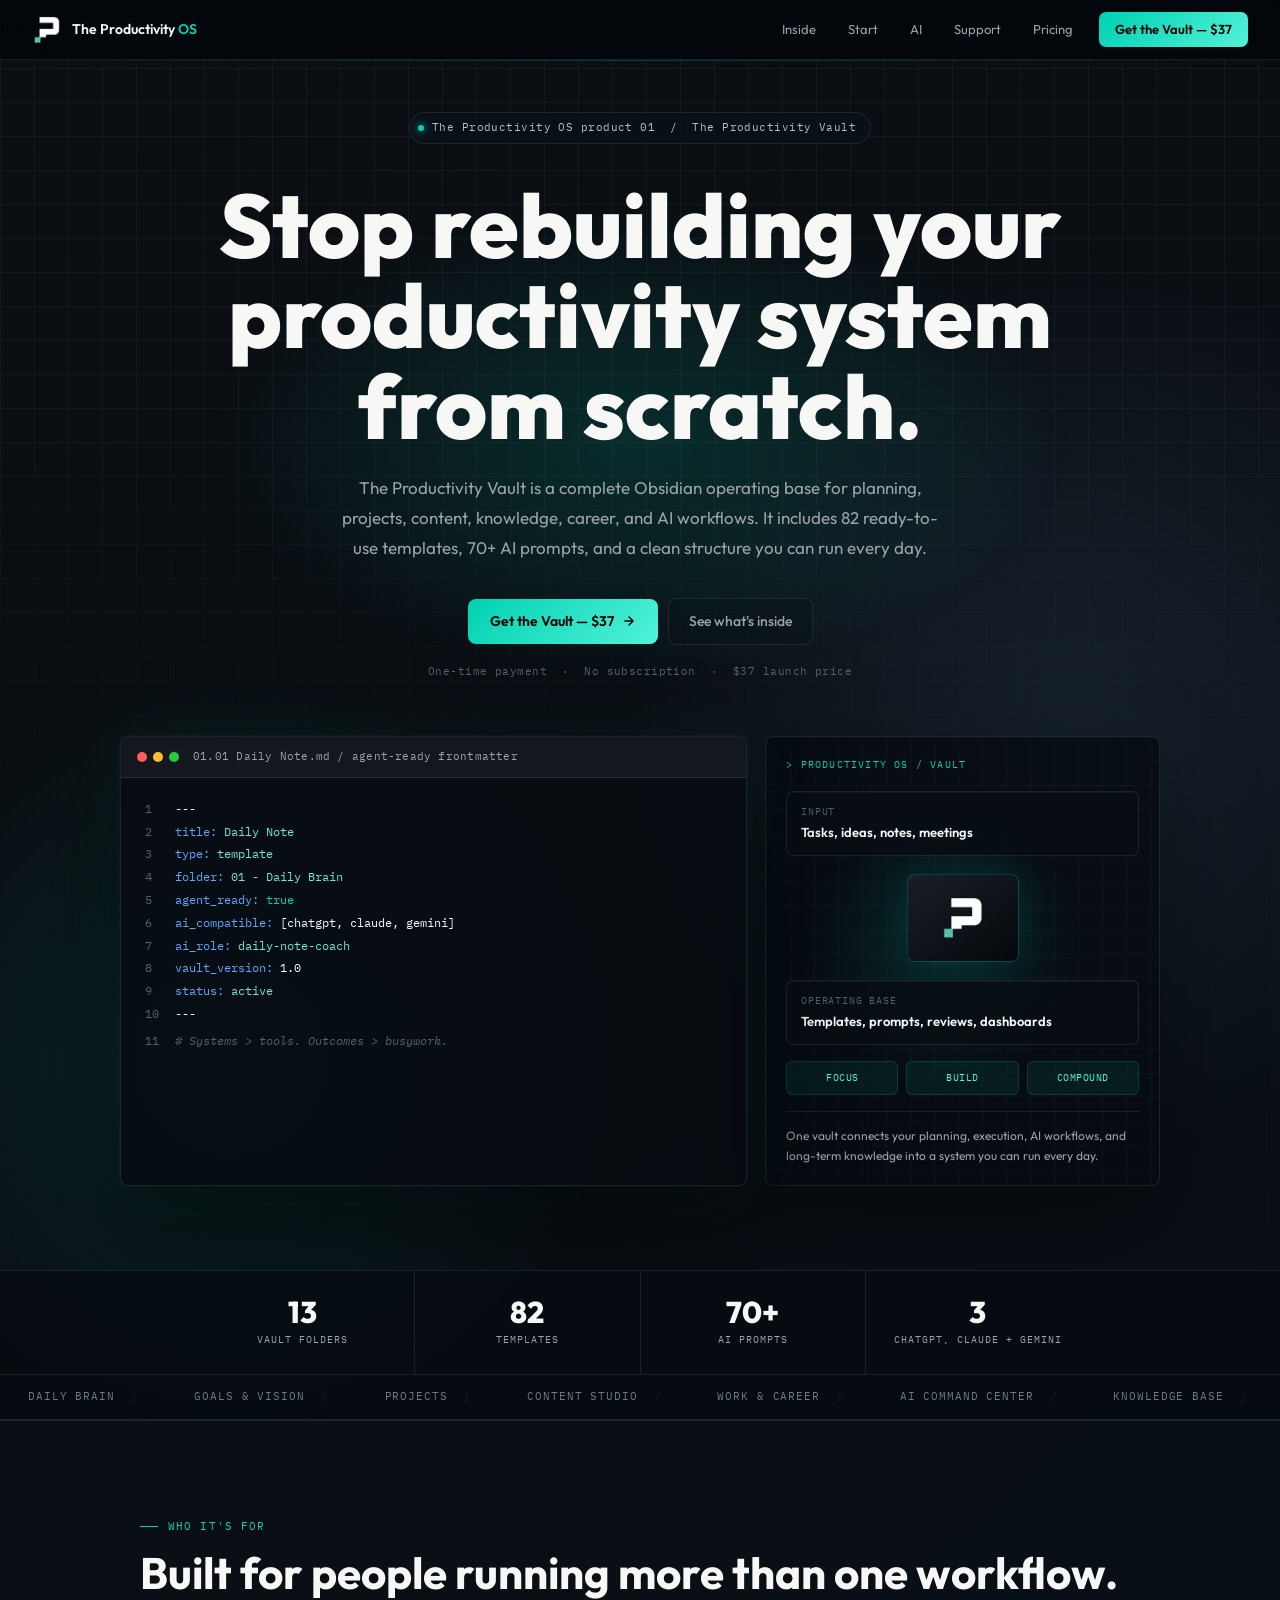
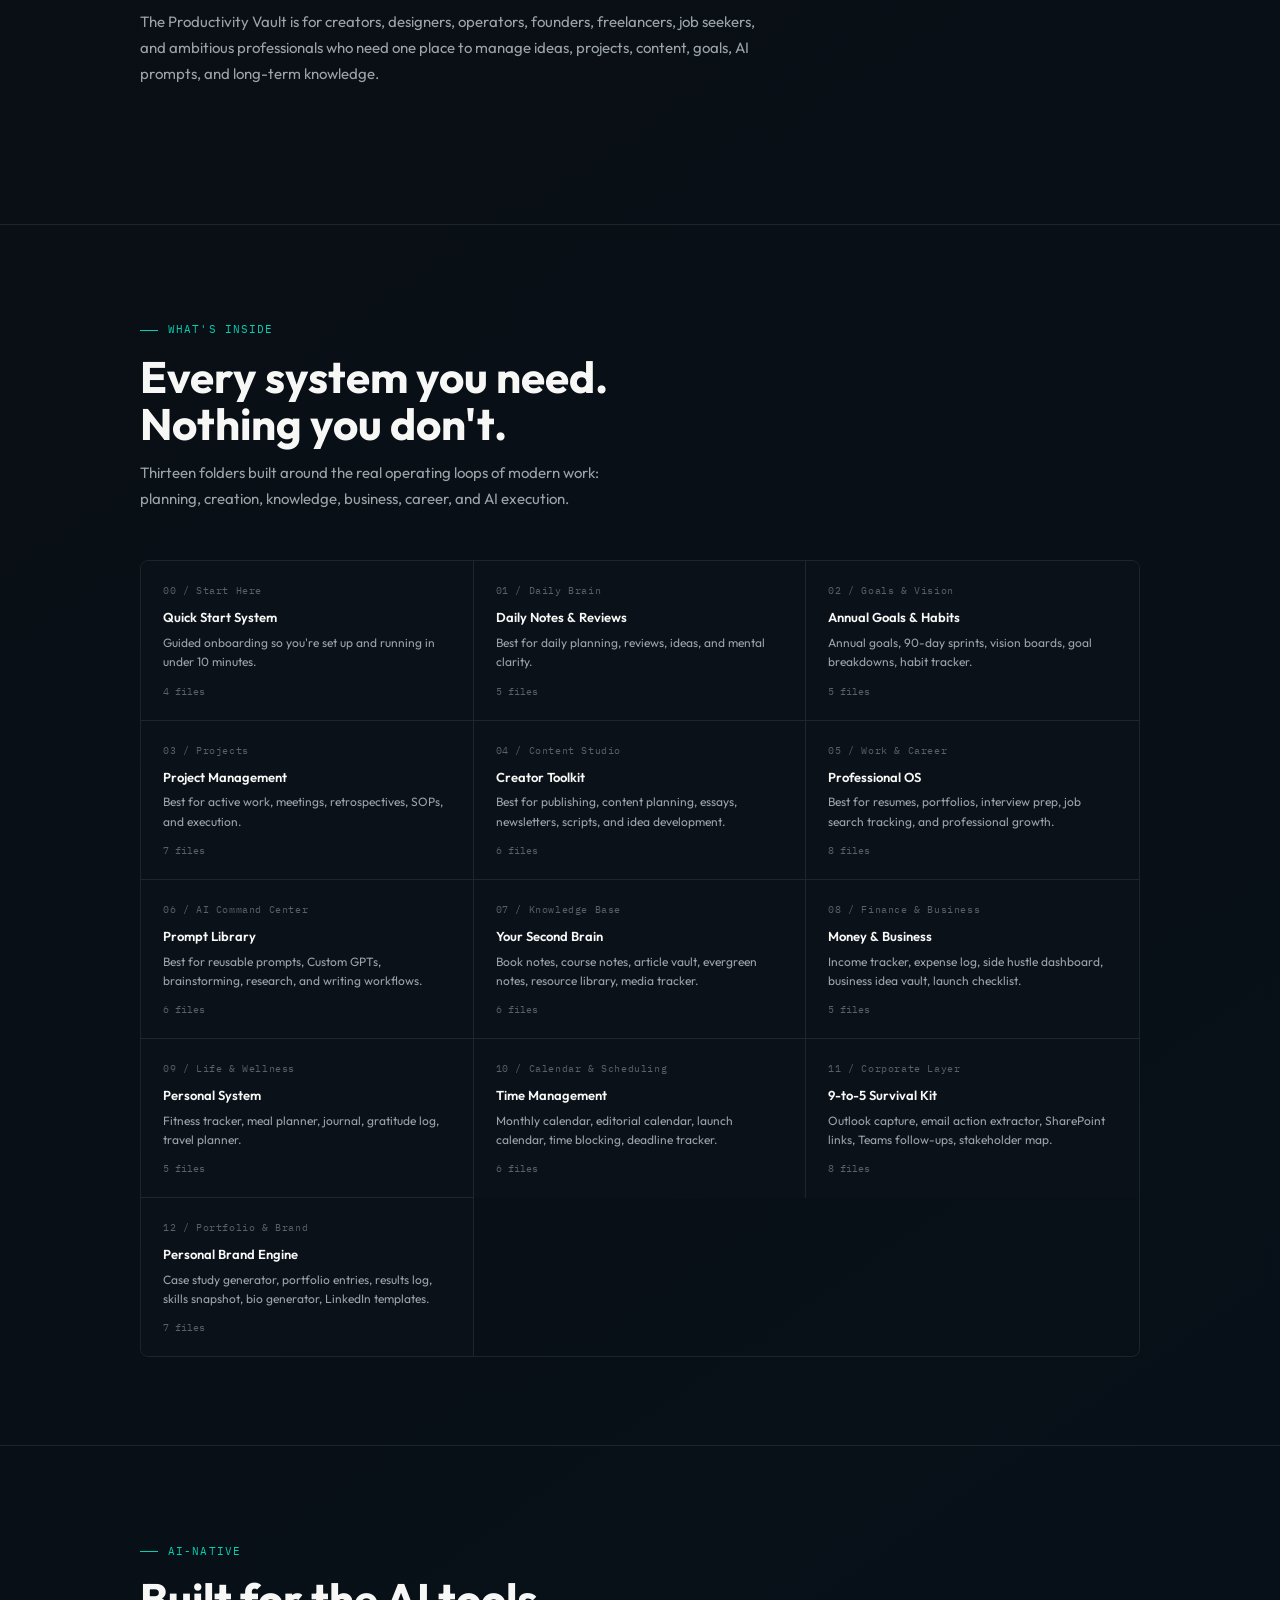
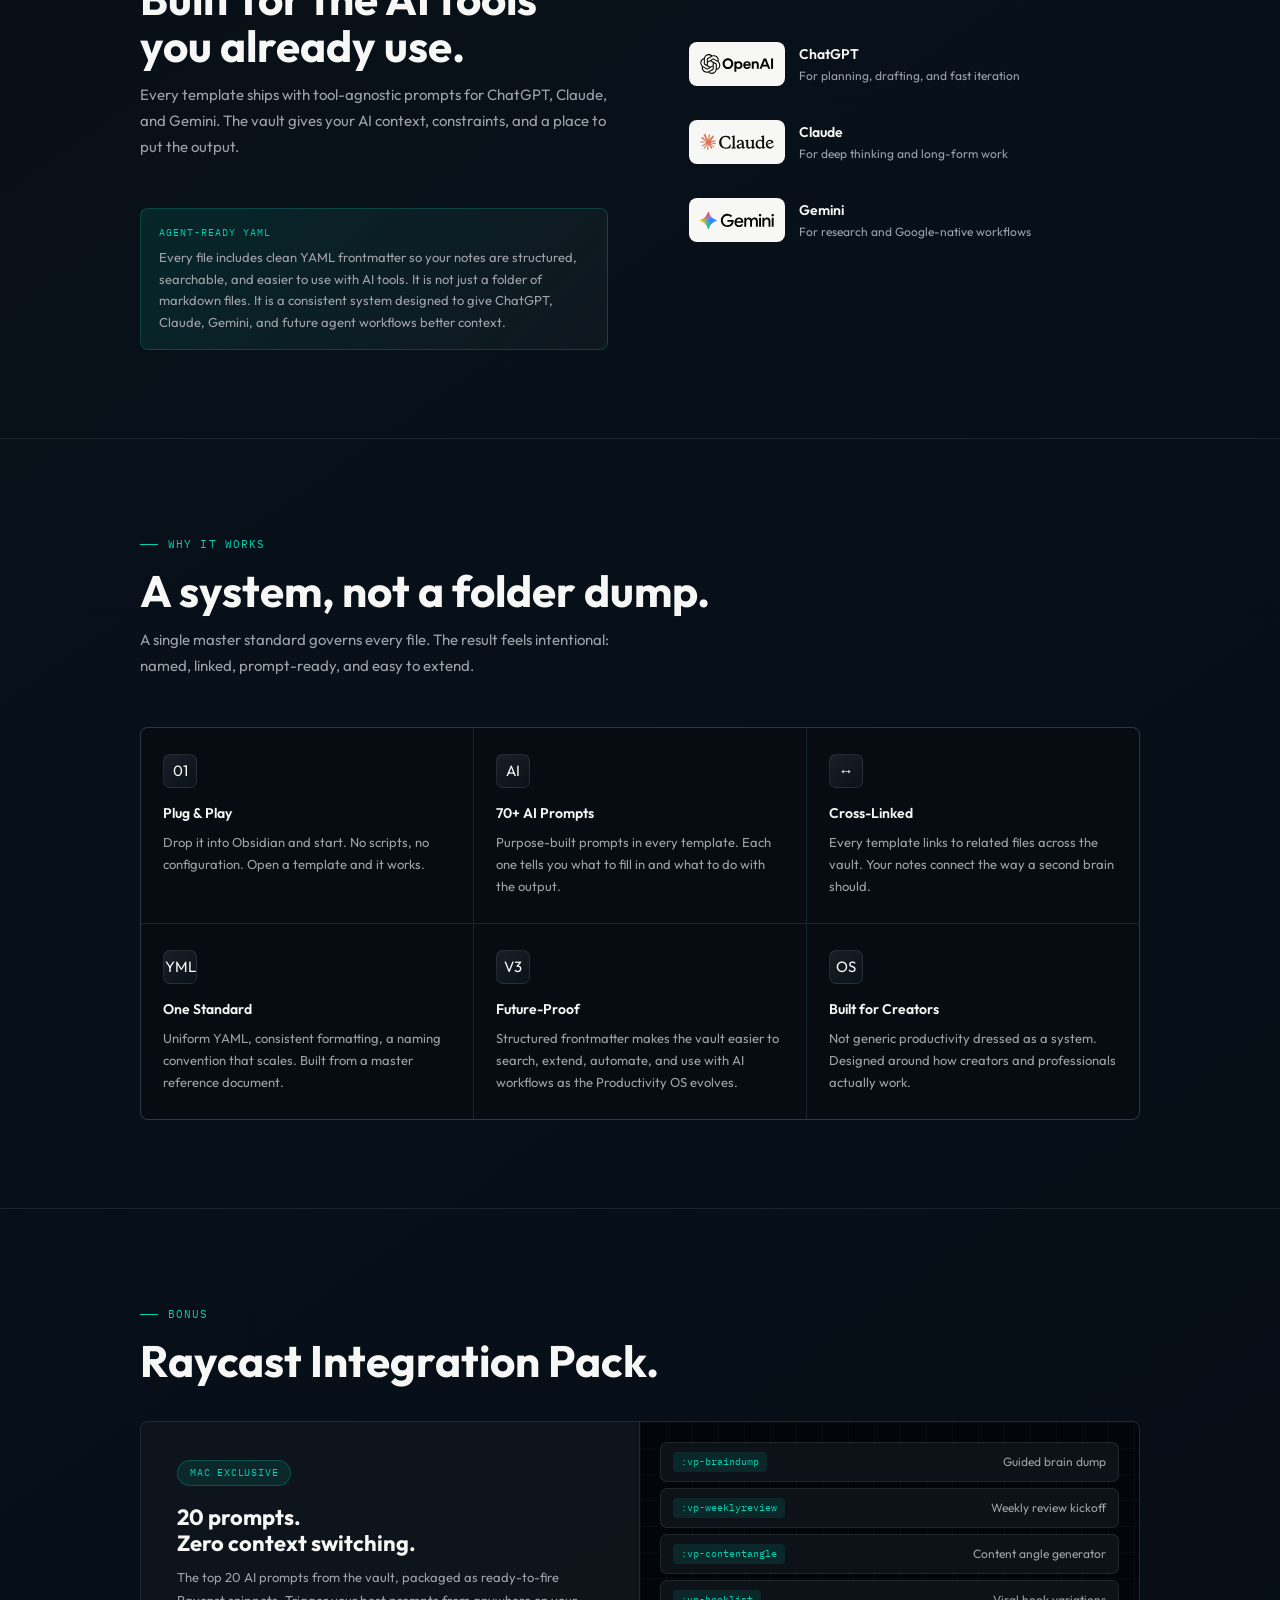
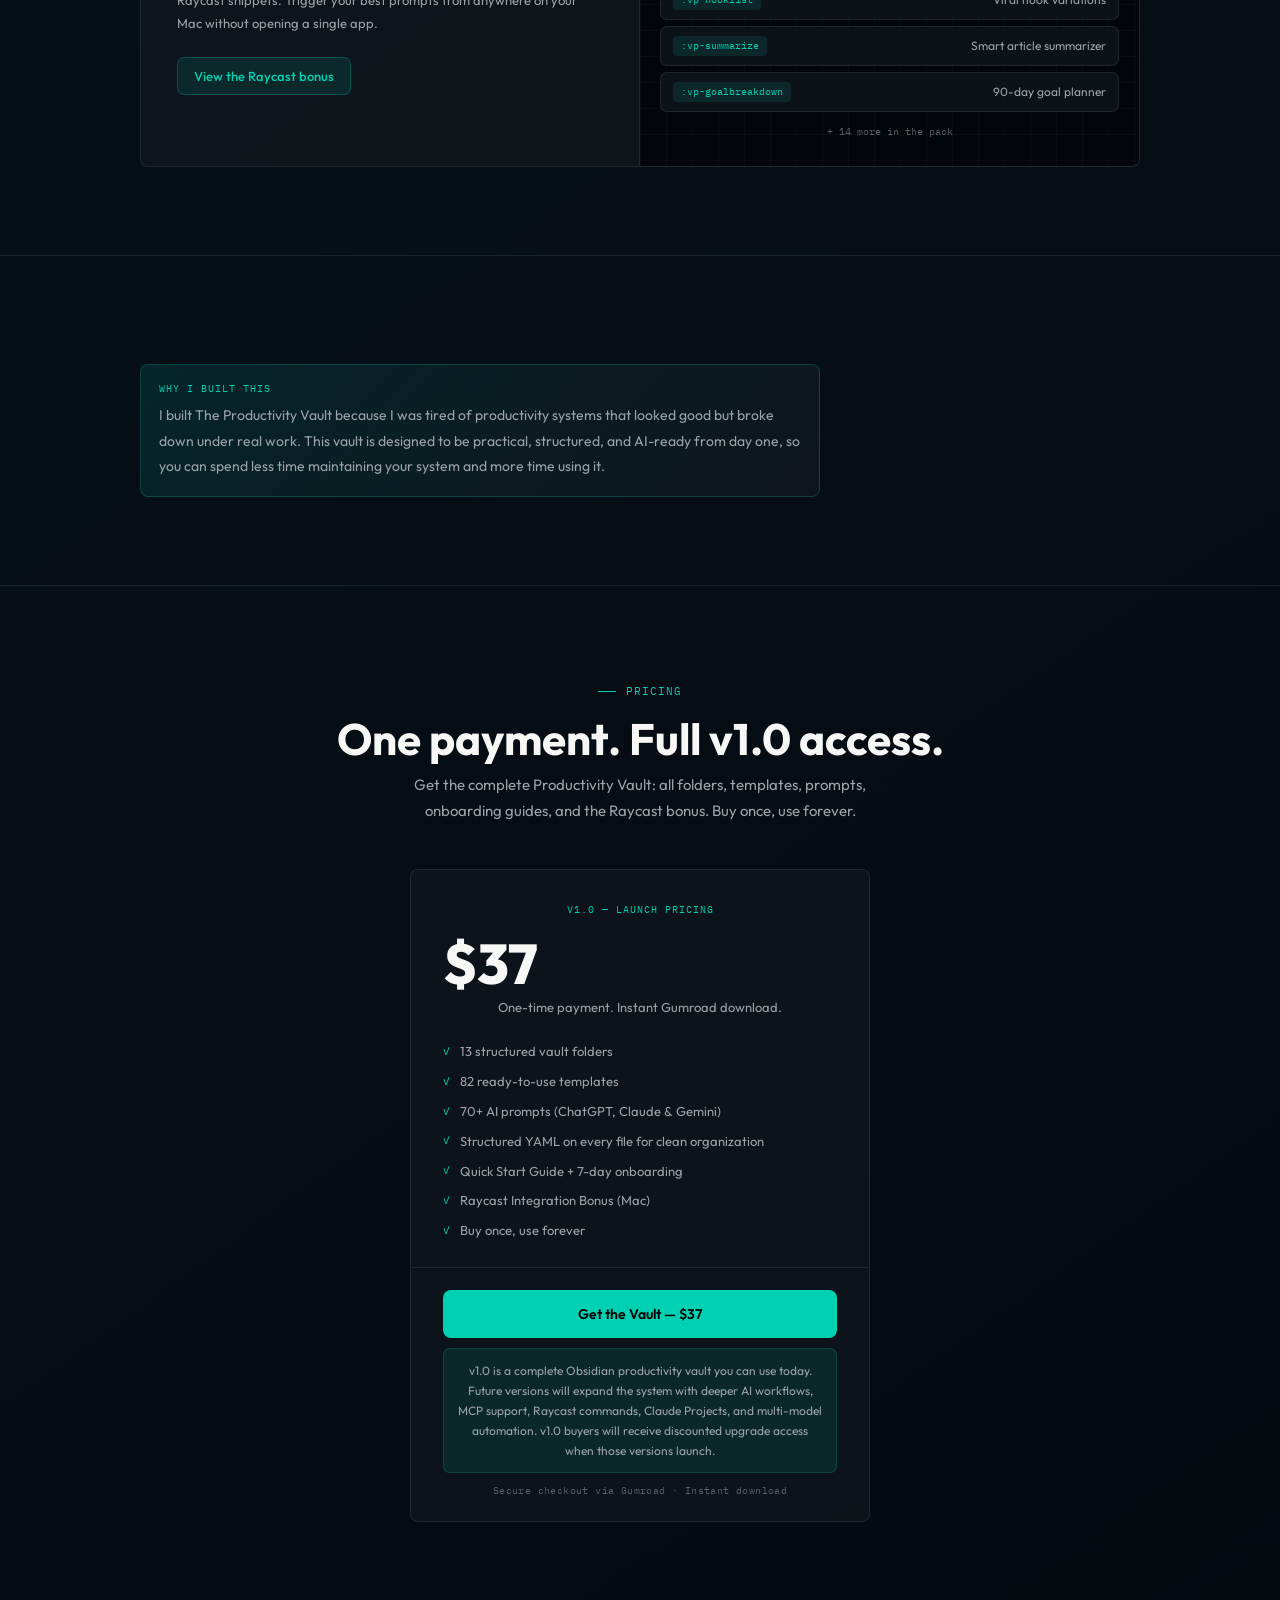
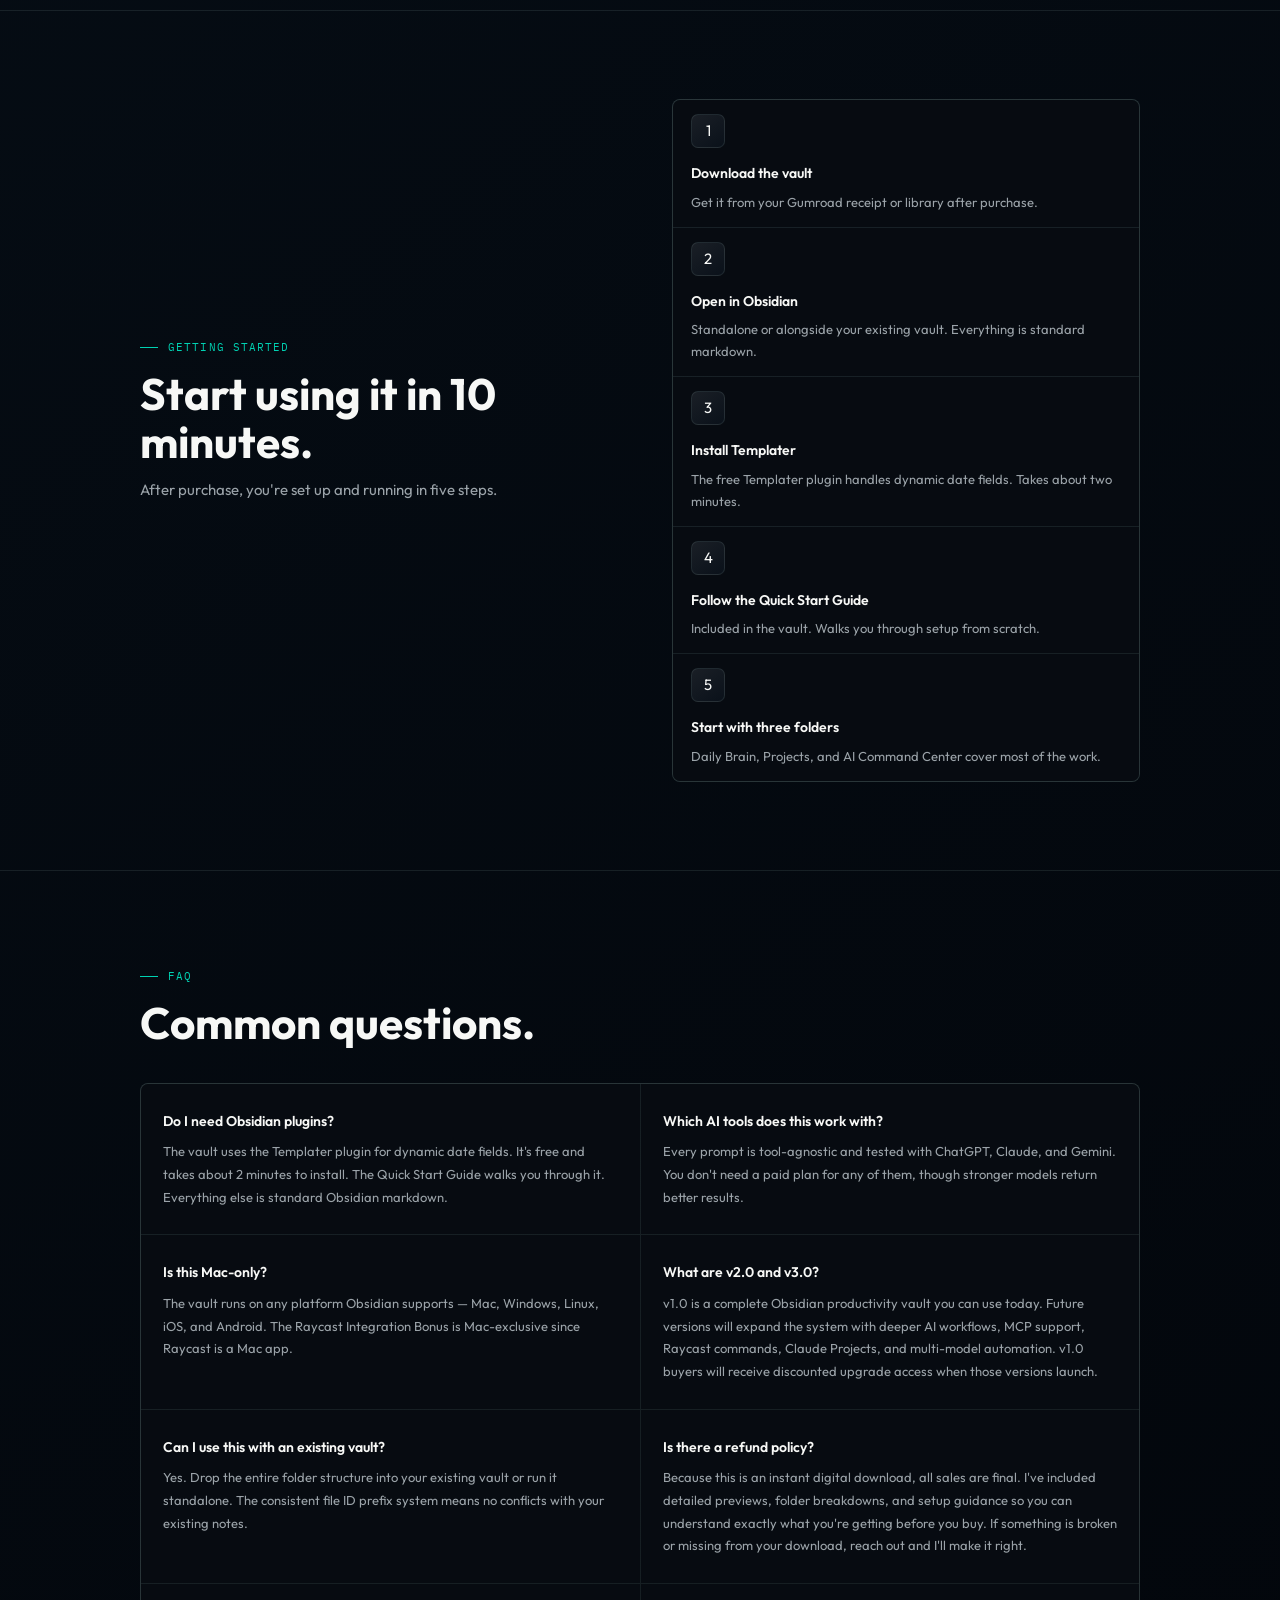
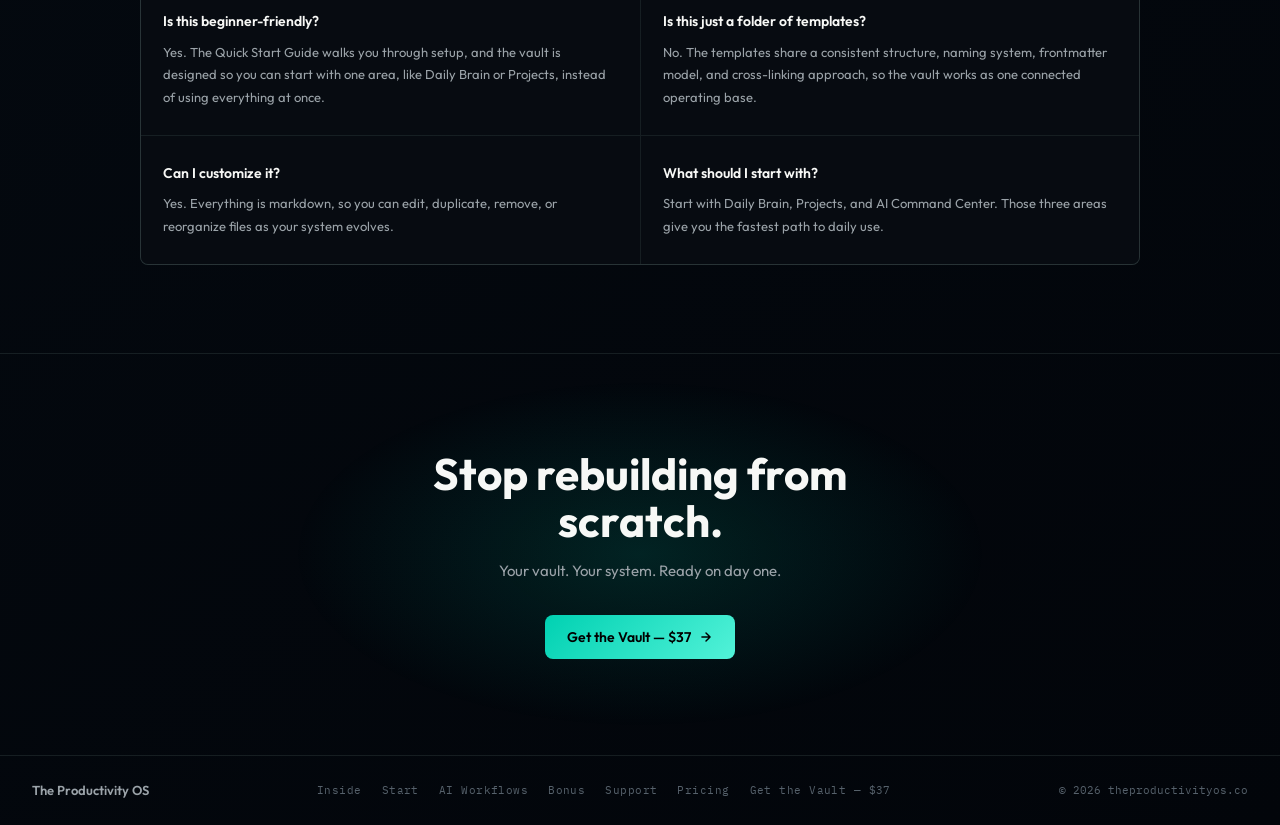
==== commit a6c3487d: "Full copy pass: product-first hero, new sections, CTA/FAQ consistency, AI copy cleanup - index.html:" ====
--- a/index.html
+++ b/index.html
@@ -1210,7 +1210,7 @@
     <a class="nav-link" href="ai-workflows.html">AI</a>
     <a class="nav-link" href="support.html">Support</a>
     <a class="nav-link" href="#pricing">Pricing</a>
-    <a class="nav-cta" href="https://theproductivityos.gumroad.com/l/productivity-vault" target="_blank" rel="noopener noreferrer">Get the Vault - $37</a>
+    <a class="nav-cta" href="https://theproductivityos.gumroad.com/l/productivity-vault" target="_blank" rel="noopener noreferrer">Get the Vault — $37</a>
     <button class="nav-hamburger" aria-label="Open navigation" aria-expanded="false"><span></span><span></span><span></span></button>
   </div>
 </nav>
@@ -1233,16 +1233,16 @@
   </div>
 
   <h1 class="hero-title">
-    The Productivity OS starts with<br /><span class="accent-word">the Vault.</span>
+    Stop rebuilding your productivity system from scratch.
   </h1>
 
   <p class="hero-sub">
-    A future-facing productivity company building systems, templates, and AI workflows for deep work. Our first major product is The Productivity Vault: an AI-ready Obsidian operating base with 82 templates and 70+ prompts.
+    The Productivity Vault is a complete Obsidian operating base for planning, projects, content, knowledge, career, and AI workflows. It includes 82 ready-to-use templates, 70+ AI prompts, and a clean structure you can run every day.
   </p>
 
   <div class="hero-actions">
     <a class="btn-primary" href="https://theproductivityos.gumroad.com/l/productivity-vault" target="_blank" rel="noopener noreferrer">
-      Get instant access
+      Get the Vault — $37
       <svg width="14" height="14" viewBox="0 0 24 24" fill="none" stroke="currentColor" stroke-width="2.5" stroke-linecap="round" stroke-linejoin="round"><path d="M5 12h14M12 5l7 7-7 7"/></svg>
     </a>
     <a class="btn-secondary" href="inside.html">See what's inside</a>
@@ -1294,7 +1294,7 @@
     <div class="stat-cell"><div class="stat-n">13</div><div class="stat-l">Vault Folders</div></div>
     <div class="stat-cell"><div class="stat-n">82</div><div class="stat-l">Templates</div></div>
     <div class="stat-cell"><div class="stat-n">70+</div><div class="stat-l">AI Prompts</div></div>
-    <div class="stat-cell"><div class="stat-n">3</div><div class="stat-l">AI Tools</div></div>
+    <div class="stat-cell"><div class="stat-n">3</div><div class="stat-l">ChatGPT, Claude + Gemini</div></div>
   </div>
 </div>
 
@@ -1306,6 +1306,15 @@
   </div>
 </div>
 
+<!-- WHO IT'S FOR -->
+<div class="sf">
+  <div class="sfi">
+    <p class="eyebrow reveal">Who it's for</p>
+    <h2 class="reveal">Built for people running more than one workflow.</h2>
+    <p class="sub reveal" style="max-width:640px;">The Productivity Vault is for creators, designers, operators, founders, freelancers, job seekers, and ambitious professionals who need one place to manage ideas, projects, content, goals, AI prompts, and long-term knowledge.</p>
+  </div>
+</div>
+
 <!-- VAULT CONTENTS -->
 <div class="sf" id="inside">
   <div class="sfi">
@@ -1315,12 +1324,12 @@
 
     <div class="vault-grid reveal">
       <div class="vc"><div class="vn">00 / Start Here</div><div class="vt">Quick Start System</div><div class="vd">Guided onboarding so you're set up and running in under 10 minutes.</div><div class="vct">4 files</div></div>
-      <div class="vc"><div class="vn">01 / Daily Brain</div><div class="vt">Daily Notes & Reviews</div><div class="vd">Daily note, weekly review, monthly review, idea inbox, brain dump.</div><div class="vct">5 files</div></div>
+      <div class="vc"><div class="vn">01 / Daily Brain</div><div class="vt">Daily Notes & Reviews</div><div class="vd">Best for daily planning, reviews, ideas, and mental clarity.</div><div class="vct">5 files</div></div>
       <div class="vc"><div class="vn">02 / Goals & Vision</div><div class="vt">Annual Goals & Habits</div><div class="vd">Annual goals, 90-day sprints, vision boards, goal breakdowns, habit tracker.</div><div class="vct">5 files</div></div>
-      <div class="vc"><div class="vn">03 / Projects</div><div class="vt">Project Management</div><div class="vd">Project hub, briefs, meeting notes, retrospectives, task boards, SOPs, resource planning.</div><div class="vct">7 files</div></div>
-      <div class="vc"><div class="vn">04 / Content Studio</div><div class="vt">Creator Toolkit</div><div class="vd">Content calendar, post planner, video scripts, newsletters, repurposing flows, viral hook bank.</div><div class="vct">6 files</div></div>
-      <div class="vc"><div class="vn">05 / Work & Career</div><div class="vt">Professional OS</div><div class="vd">Work dashboard, 1-on-1 prep, performance reviews, email drafts, job tracking, CRM, decision journal.</div><div class="vct">8 files</div></div>
-      <div class="vc"><div class="vn">06 / AI Command Center</div><div class="vt">Prompt Library</div><div class="vd">Master prompt library, writing, brainstorming, summarization, research prompts, Custom GPT tracker.</div><div class="vct">6 files</div></div>
+      <div class="vc"><div class="vn">03 / Projects</div><div class="vt">Project Management</div><div class="vd">Best for active work, meetings, retrospectives, SOPs, and execution.</div><div class="vct">7 files</div></div>
+      <div class="vc"><div class="vn">04 / Content Studio</div><div class="vt">Creator Toolkit</div><div class="vd">Best for publishing, content planning, essays, newsletters, scripts, and idea development.</div><div class="vct">6 files</div></div>
+      <div class="vc"><div class="vn">05 / Work & Career</div><div class="vt">Professional OS</div><div class="vd">Best for resumes, portfolios, interview prep, job search tracking, and professional growth.</div><div class="vct">8 files</div></div>
+      <div class="vc"><div class="vn">06 / AI Command Center</div><div class="vt">Prompt Library</div><div class="vd">Best for reusable prompts, Custom GPTs, brainstorming, research, and writing workflows.</div><div class="vct">6 files</div></div>
       <div class="vc"><div class="vn">07 / Knowledge Base</div><div class="vt">Your Second Brain</div><div class="vd">Book notes, course notes, article vault, evergreen notes, resource library, media tracker.</div><div class="vct">6 files</div></div>
       <div class="vc"><div class="vn">08 / Finance & Business</div><div class="vt">Money & Business</div><div class="vd">Income tracker, expense log, side hustle dashboard, business idea vault, launch checklist.</div><div class="vct">5 files</div></div>
       <div class="vc"><div class="vn">09 / Life & Wellness</div><div class="vt">Personal System</div><div class="vd">Fitness tracker, meal planner, journal, gratitude log, travel planner.</div><div class="vct">5 files</div></div>
@@ -1337,11 +1346,11 @@
     <div class="ai-layout">
       <div>
         <p class="eyebrow reveal">AI-native</p>
-        <h2 class="reveal">Built for the AI layer<br />you already use.</h2>
+        <h2 class="reveal">Built for the AI tools you already use.</h2>
         <p class="sub reveal">Every template ships with tool-agnostic prompts for ChatGPT, Claude, and Gemini. The vault gives your AI context, constraints, and a place to put the output.</p>
         <div class="agent-card reveal">
           <div class="agent-label">Agent-ready YAML</div>
-          <div class="agent-text">Structured frontmatter on every file means AI agents can read, navigate, and act across your vault. Built for today. Ready for what comes in v2.0 and v3.0.</div>
+          <div class="agent-text">Every file includes clean YAML frontmatter so your notes are structured, searchable, and easier to use with AI tools. It is not just a folder of markdown files. It is a consistent system designed to give ChatGPT, Claude, Gemini, and future agent workflows better context.</div>
         </div>
       </div>
       <div class="ai-tools reveal">
@@ -1364,7 +1373,7 @@
       <div class="fc"><div class="fi">AI</div><div class="ft">70+ AI Prompts</div><div class="fd">Purpose-built prompts in every template. Each one tells you what to fill in and what to do with the output.</div></div>
       <div class="fc"><div class="fi">↔</div><div class="ft">Cross-Linked</div><div class="fd">Every template links to related files across the vault. Your notes connect the way a second brain should.</div></div>
       <div class="fc"><div class="fi">YML</div><div class="ft">One Standard</div><div class="fd">Uniform YAML, consistent formatting, a naming convention that scales. Built from a master reference document.</div></div>
-      <div class="fc"><div class="fi">V3</div><div class="ft">Future-Proof</div><div class="fd">Agent-ready frontmatter means your vault upgrades with you. v1.0 foundation. v2.0 and v3.0 ready.</div></div>
+      <div class="fc"><div class="fi">V3</div><div class="ft">Future-Proof</div><div class="fd">Structured frontmatter makes the vault easier to search, extend, automate, and use with AI workflows as the Productivity OS evolves.</div></div>
       <div class="fc"><div class="fi">OS</div><div class="ft">Built for Creators</div><div class="fd">Not generic productivity dressed as a system. Designed around how creators and professionals actually work.</div></div>
     </div>
   </div>
@@ -1395,12 +1404,22 @@
   </div>
 </div>
 
+<!-- FOUNDER NOTE -->
+<div class="sf">
+  <div class="sfi">
+    <div class="agent-card reveal" style="max-width:680px;">
+      <div class="agent-label">Why I built this</div>
+      <div class="agent-text" style="font-size:14px;line-height:1.85;color:var(--muted);">I built The Productivity Vault because I was tired of productivity systems that looked good but broke down under real work. This vault is designed to be practical, structured, and AI-ready from day one, so you can spend less time maintaining your system and more time using it.</div>
+    </div>
+  </div>
+</div>
+
 <!-- PRICING -->
 <div class="sf" id="pricing">
   <div class="sfi" style="text-align: center;">
     <p class="eyebrow reveal" style="justify-content: center;">Pricing</p>
-    <h2 class="reveal" style="margin-bottom: 10px;">One price. Everything included.</h2>
-    <p class="sub reveal" style="margin: 0 auto 44px;">No subscriptions. Buy once, use forever. Upgrade discounts for v2.0 and v3.0 buyers.</p>
+    <h2 class="reveal" style="margin-bottom: 10px;">One payment. Full v1.0 access.</h2>
+    <p class="sub reveal" style="margin: 0 auto 44px;">Get the complete Productivity Vault: all folders, templates, prompts, onboarding guides, and the Raycast bonus. Buy once, use forever.</p>
     <div class="pricing-wrap">
       <div class="pc reveal">
         <div class="pt">
@@ -1409,19 +1428,39 @@
           <div class="pdesc">One-time payment. Instant Gumroad download.</div>
           <div class="pitems">
             <div class="pitem">13 structured vault folders</div>
-            <div class="pitem">82 plug-and-play templates</div>
+            <div class="pitem">82 ready-to-use templates</div>
             <div class="pitem">70+ AI prompts (ChatGPT, Claude & Gemini)</div>
-            <div class="pitem">Agent-ready YAML frontmatter on every file</div>
+            <div class="pitem">Structured YAML on every file for clean organization</div>
             <div class="pitem">Quick Start Guide + 7-day onboarding</div>
             <div class="pitem">Raycast Integration Bonus (Mac)</div>
-            <div class="pitem">All future v1.0 updates</div>
+            <div class="pitem">Buy once, use forever</div>
           </div>
         </div>
         <div class="pb">
-          <a class="btn-full" href="https://theproductivityos.gumroad.com/l/productivity-vault" target="_blank" rel="noopener noreferrer">Get The Productivity Vault - $37</a>
-          <div class="up-note"><strong>Upgrade path included.</strong> Buyers get discounted access to v2.0 (MCP + agent workflows, $57) and v3.0 (full AI OS, $97) when they launch.</div>
+          <a class="btn-full" href="https://theproductivityos.gumroad.com/l/productivity-vault" target="_blank" rel="noopener noreferrer">Get the Vault — $37</a>
+          <div class="up-note">v1.0 is a complete Obsidian productivity vault you can use today. Future versions will expand the system with deeper AI workflows, MCP support, Raycast commands, Claude Projects, and multi-model automation. v1.0 buyers will receive discounted upgrade access when those versions launch.</div>
           <div class="pfine">Secure checkout via Gumroad · Instant download</div>
         </div>
+      </div>
+    </div>
+  </div>
+</div>
+
+<!-- GETTING STARTED -->
+<div class="sf">
+  <div class="sfi">
+    <div class="ai-layout">
+      <div>
+        <p class="eyebrow reveal">Getting started</p>
+        <h2 class="reveal">Start using it in 10 minutes.</h2>
+        <p class="sub reveal">After purchase, you're set up and running in five steps.</p>
+      </div>
+      <div class="feat-grid reveal" style="grid-template-columns:1fr;gap:1px;">
+        <div class="fc" style="padding:14px 18px;"><div class="fi">1</div><div class="ft">Download the vault</div><div class="fd">Get it from your Gumroad receipt or library after purchase.</div></div>
+        <div class="fc" style="padding:14px 18px;"><div class="fi">2</div><div class="ft">Open in Obsidian</div><div class="fd">Standalone or alongside your existing vault. Everything is standard markdown.</div></div>
+        <div class="fc" style="padding:14px 18px;"><div class="fi">3</div><div class="ft">Install Templater</div><div class="fd">The free Templater plugin handles dynamic date fields. Takes about two minutes.</div></div>
+        <div class="fc" style="padding:14px 18px;"><div class="fi">4</div><div class="ft">Follow the Quick Start Guide</div><div class="fd">Included in the vault. Walks you through setup from scratch.</div></div>
+        <div class="fc" style="padding:14px 18px;"><div class="fi">5</div><div class="ft">Start with three folders</div><div class="fd">Daily Brain, Projects, and AI Command Center cover most of the work.</div></div>
       </div>
     </div>
   </div>
@@ -1436,9 +1475,13 @@
       <div class="fq"><div class="fqq">Do I need Obsidian plugins?</div><div class="fqa">The vault uses the Templater plugin for dynamic date fields. It's free and takes about 2 minutes to install. The Quick Start Guide walks you through it. Everything else is standard Obsidian markdown.</div></div>
       <div class="fq"><div class="fqq">Which AI tools does this work with?</div><div class="fqa">Every prompt is tool-agnostic and tested with ChatGPT, Claude, and Gemini. You don't need a paid plan for any of them, though stronger models return better results.</div></div>
       <div class="fq"><div class="fqq">Is this Mac-only?</div><div class="fqa">The vault runs on any platform Obsidian supports — Mac, Windows, Linux, iOS, and Android. The Raycast Integration Bonus is Mac-exclusive since Raycast is a Mac app.</div></div>
-      <div class="fq"><div class="fqq">What are v2.0 and v3.0?</div><div class="fqa">v2.0 adds MCP agent workflows, Raycast AI commands, and Claude Projects as skills ($57). v3.0 builds a full multi-model AI OS layer on top ($97). Existing buyers always get upgrade discounts.</div></div>
+      <div class="fq"><div class="fqq">What are v2.0 and v3.0?</div><div class="fqa">v1.0 is a complete Obsidian productivity vault you can use today. Future versions will expand the system with deeper AI workflows, MCP support, Raycast commands, Claude Projects, and multi-model automation. v1.0 buyers will receive discounted upgrade access when those versions launch.</div></div>
       <div class="fq"><div class="fqq">Can I use this with an existing vault?</div><div class="fqa">Yes. Drop the entire folder structure into your existing vault or run it standalone. The consistent file ID prefix system means no conflicts with your existing notes.</div></div>
-      <div class="fq"><div class="fqq">Is there a refund policy?</div><div class="fqa">All sales are final since this is a digital download. The Quick Start Guide and folder previews give you a clear picture of exactly what's inside before you buy.</div></div>
+      <div class="fq"><div class="fqq">Is there a refund policy?</div><div class="fqa">Because this is an instant digital download, all sales are final. I've included detailed previews, folder breakdowns, and setup guidance so you can understand exactly what you're getting before you buy. If something is broken or missing from your download, reach out and I'll make it right.</div></div>
+      <div class="fq"><div class="fqq">Is this beginner-friendly?</div><div class="fqa">Yes. The Quick Start Guide walks you through setup, and the vault is designed so you can start with one area, like Daily Brain or Projects, instead of using everything at once.</div></div>
+      <div class="fq"><div class="fqq">Is this just a folder of templates?</div><div class="fqa">No. The templates share a consistent structure, naming system, frontmatter model, and cross-linking approach, so the vault works as one connected operating base.</div></div>
+      <div class="fq"><div class="fqq">Can I customize it?</div><div class="fqa">Yes. Everything is markdown, so you can edit, duplicate, remove, or reorganize files as your system evolves.</div></div>
+      <div class="fq"><div class="fqq">What should I start with?</div><div class="fqa">Start with Daily Brain, Projects, and AI Command Center. Those three areas give you the fastest path to daily use.</div></div>
     </div>
   </div>
 </div>
@@ -1449,7 +1492,7 @@
   <h2 class="reveal">Stop rebuilding from scratch.</h2>
   <p class="reveal">Your vault. Your system. Ready on day one.</p>
   <a class="btn-primary reveal" href="https://theproductivityos.gumroad.com/l/productivity-vault" target="_blank" rel="noopener noreferrer">
-    Get instant access - $37
+    Get the Vault — $37
     <svg width="14" height="14" viewBox="0 0 24 24" fill="none" stroke="currentColor" stroke-width="2.5" stroke-linecap="round" stroke-linejoin="round"><path d="M5 12h14M12 5l7 7-7 7"/></svg>
   </a>
 </div>
@@ -1464,7 +1507,7 @@
     <a class="fl-link" href="bonus.html">Bonus</a>
     <a class="fl-link" href="support.html">Support</a>
     <a class="fl-link" href="#pricing">Pricing</a>
-    <a class="fl-link" href="https://theproductivityos.gumroad.com/l/productivity-vault" target="_blank" rel="noopener noreferrer">Buy Now</a>
+    <a class="fl-link" href="https://theproductivityos.gumroad.com/l/productivity-vault" target="_blank" rel="noopener noreferrer">Get the Vault — $37</a>
   </div>
   <div class="fl-copy">© 2026 theproductivityos.co</div>
 </footer>
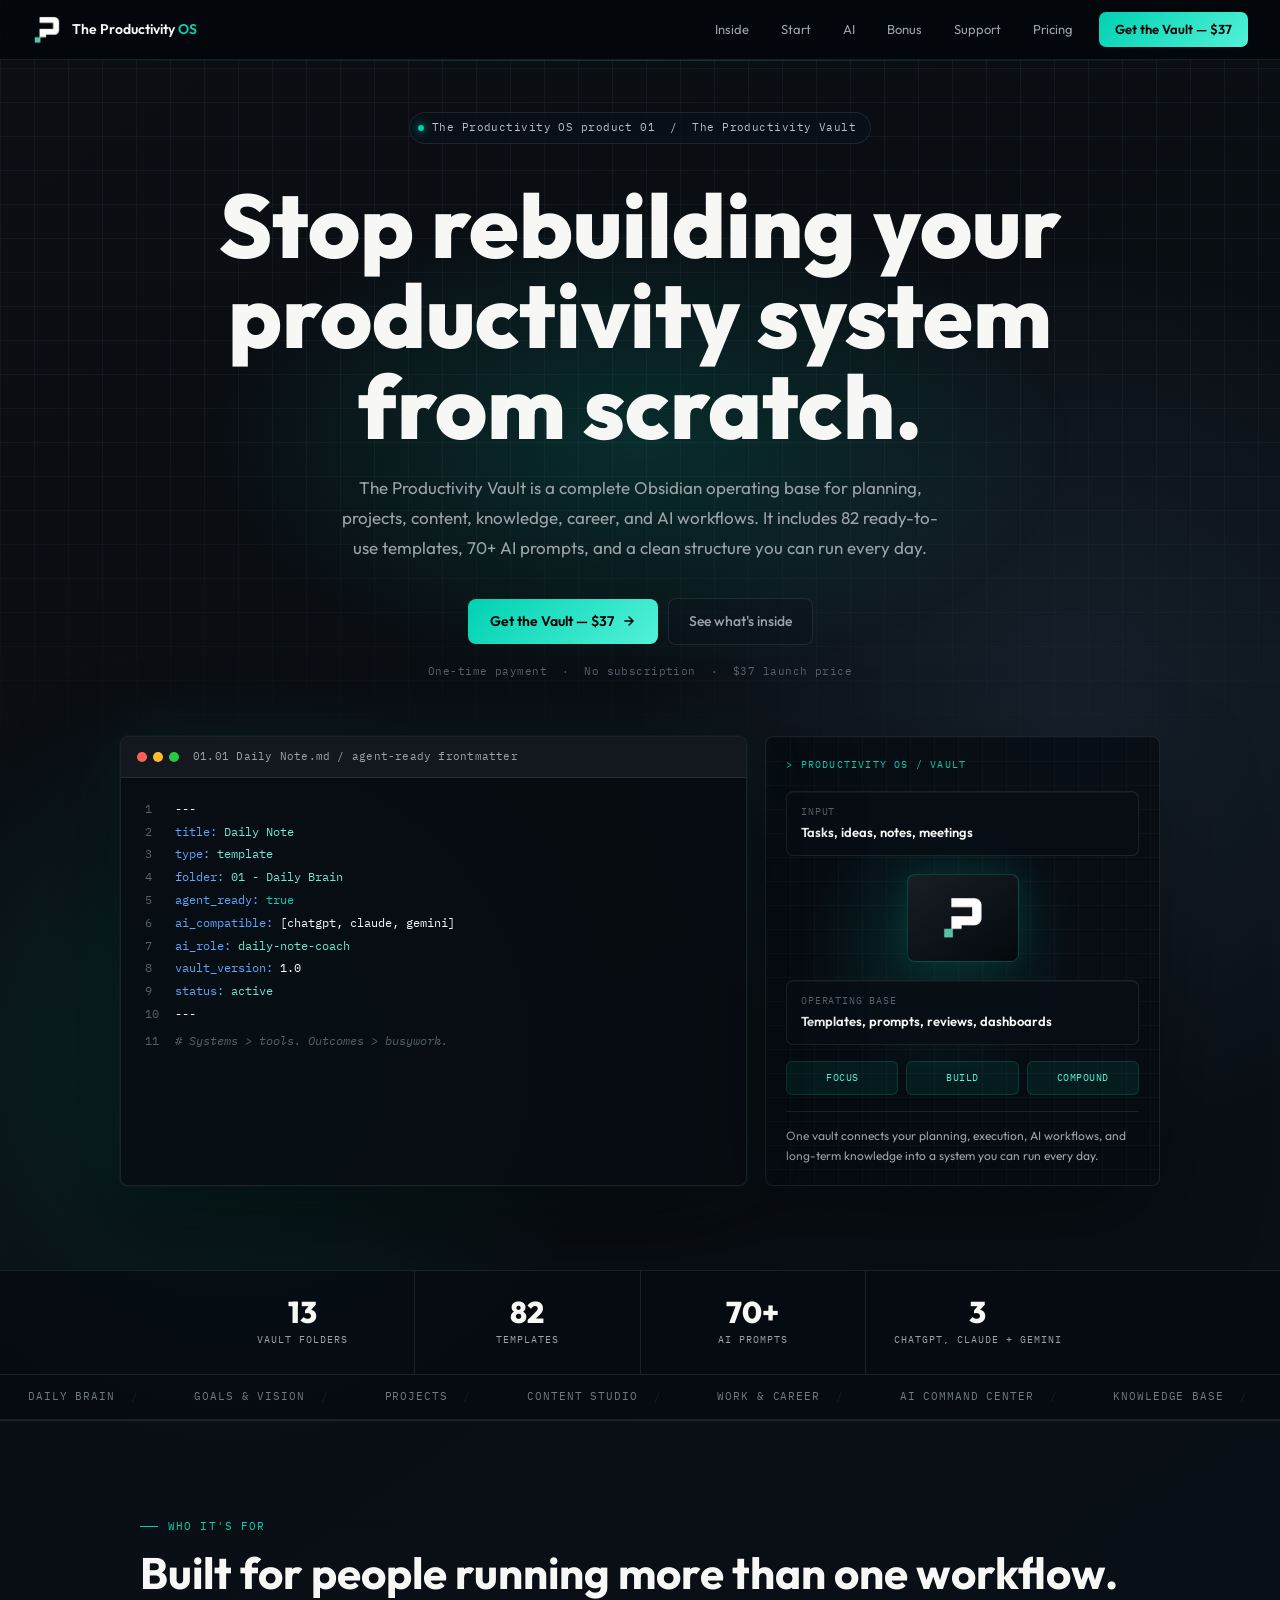
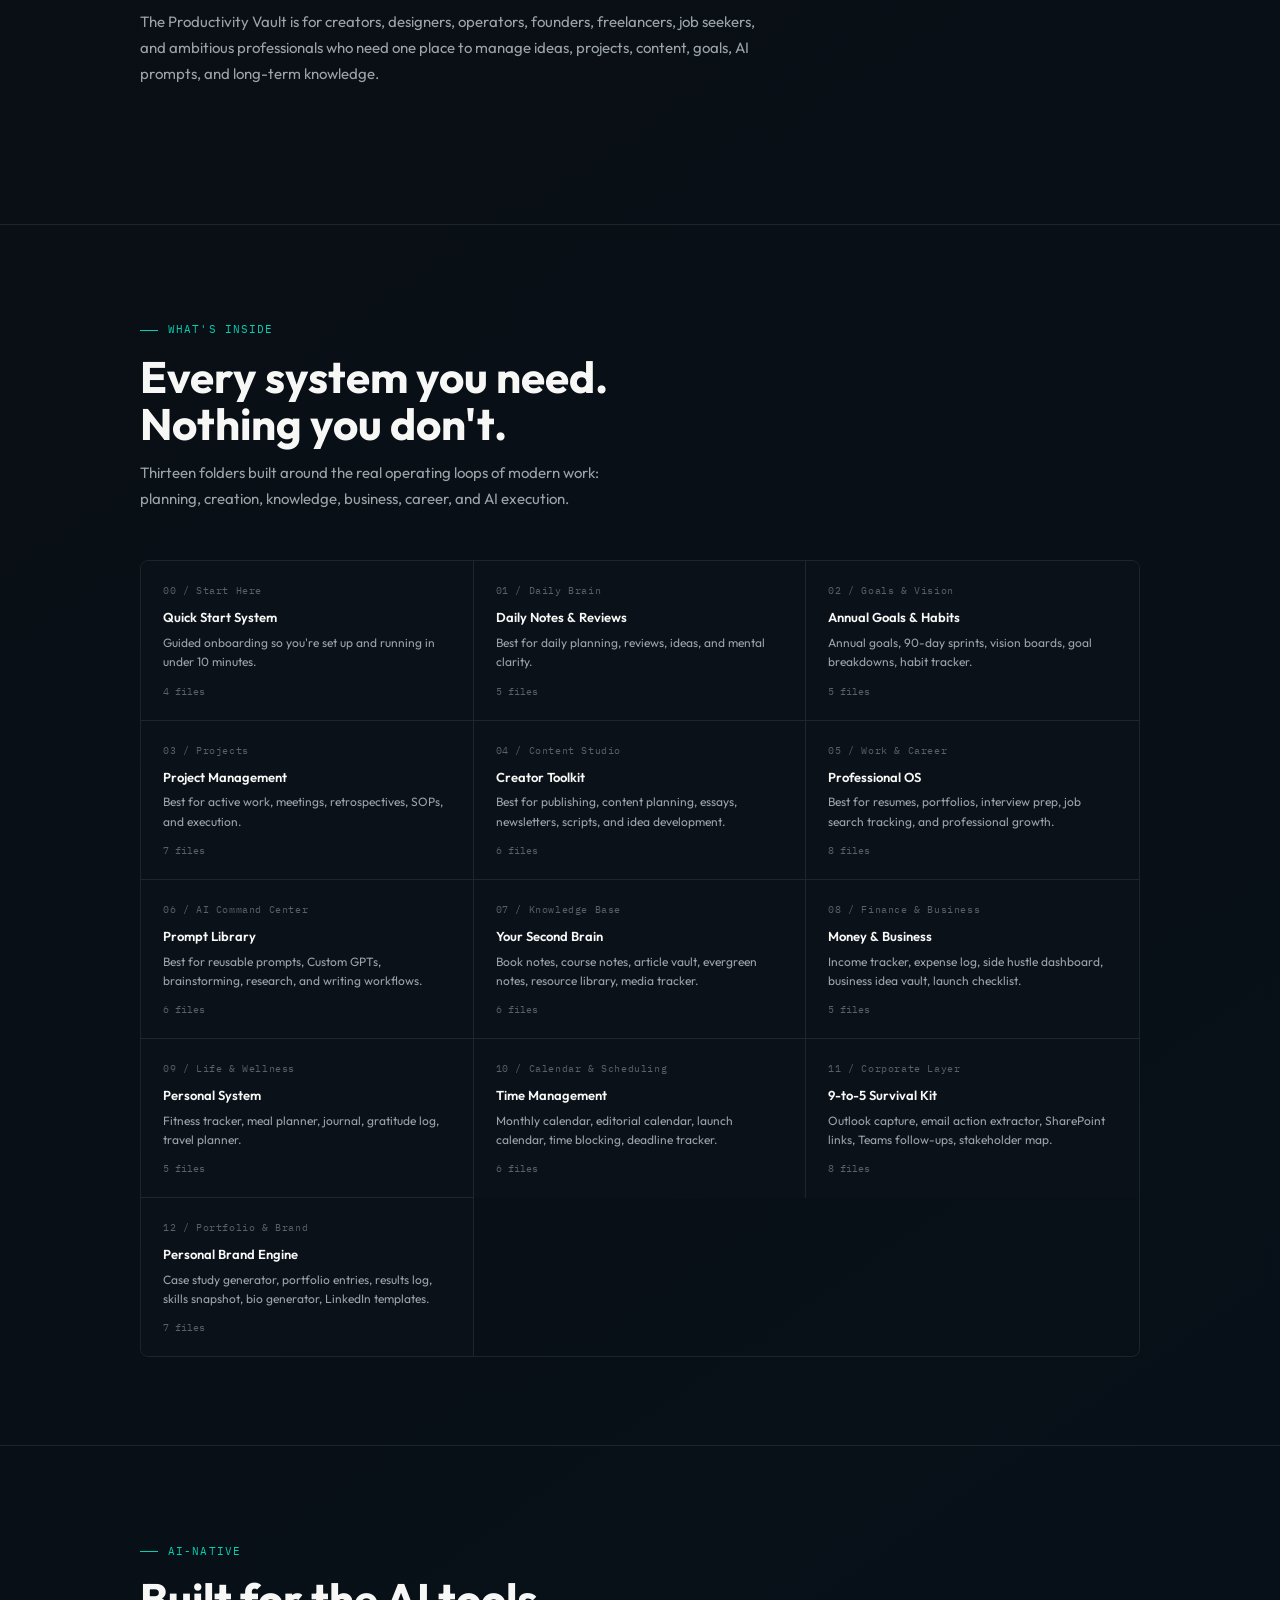
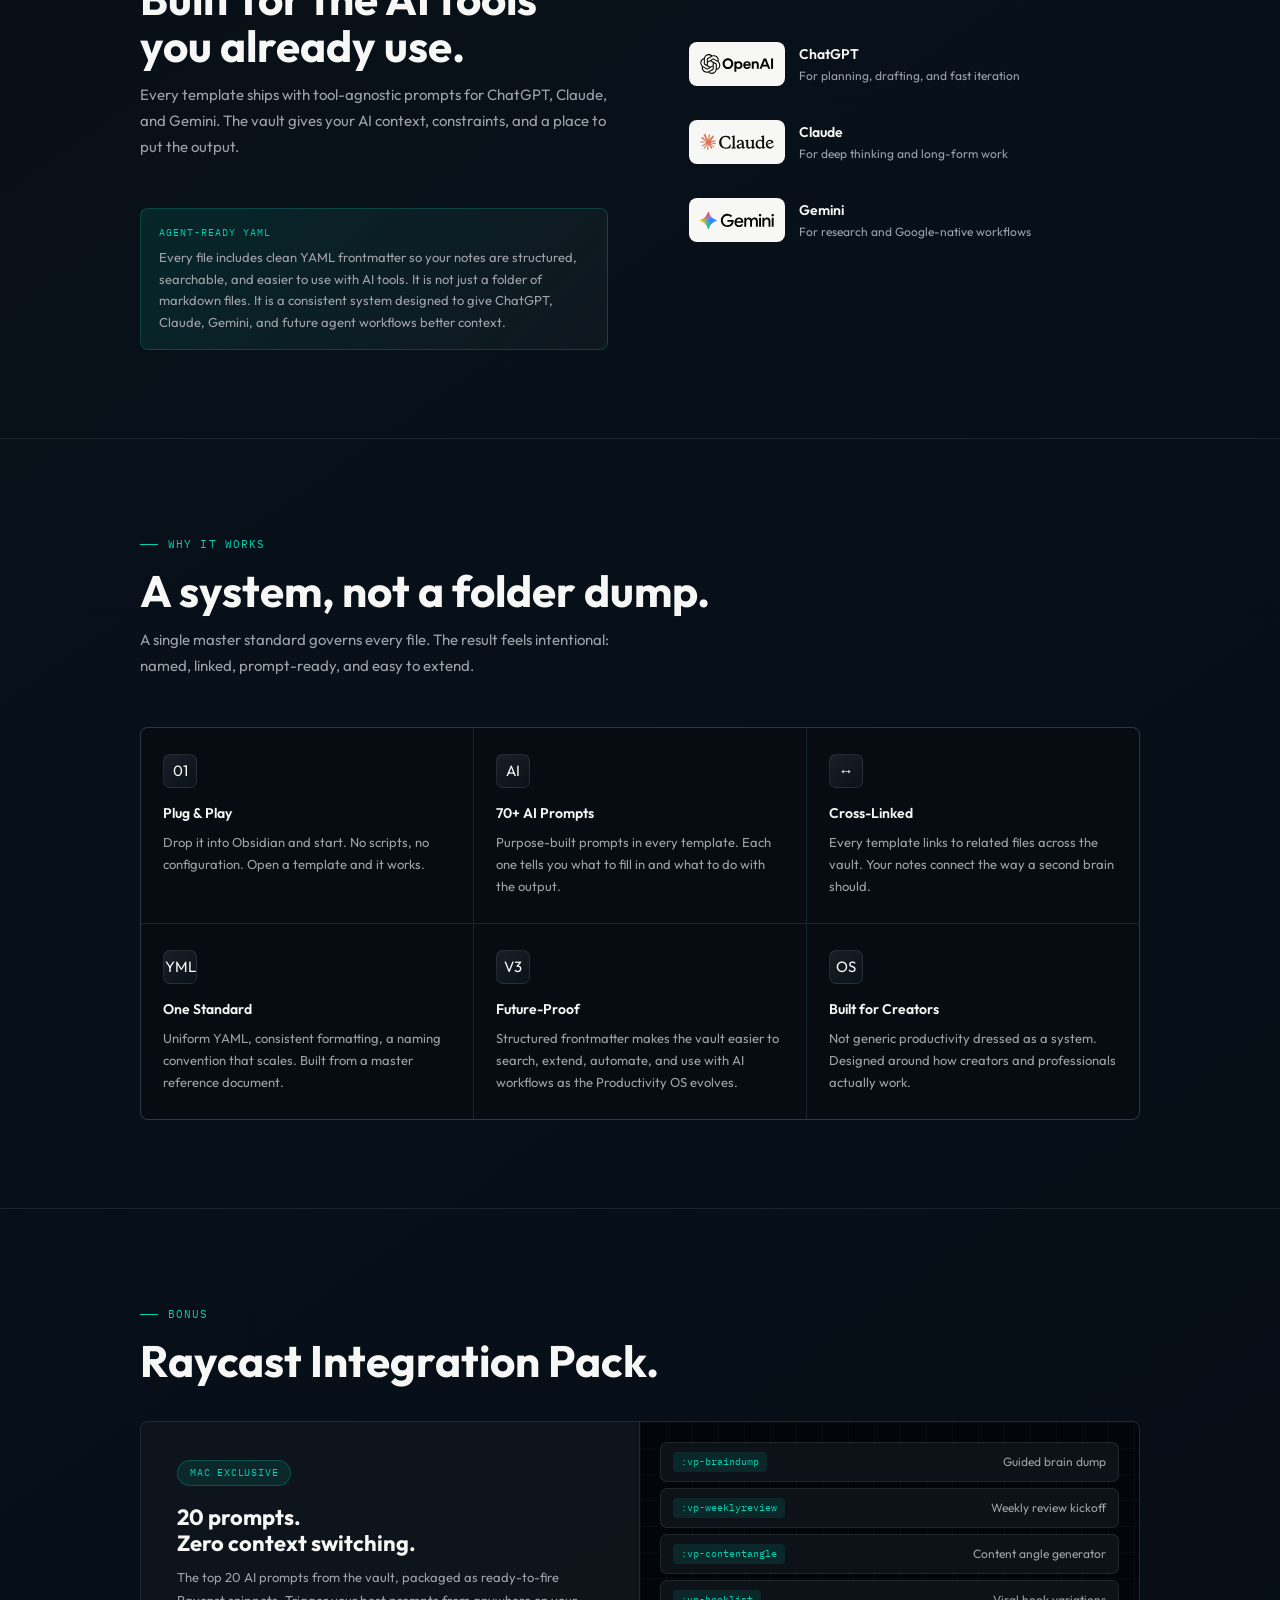
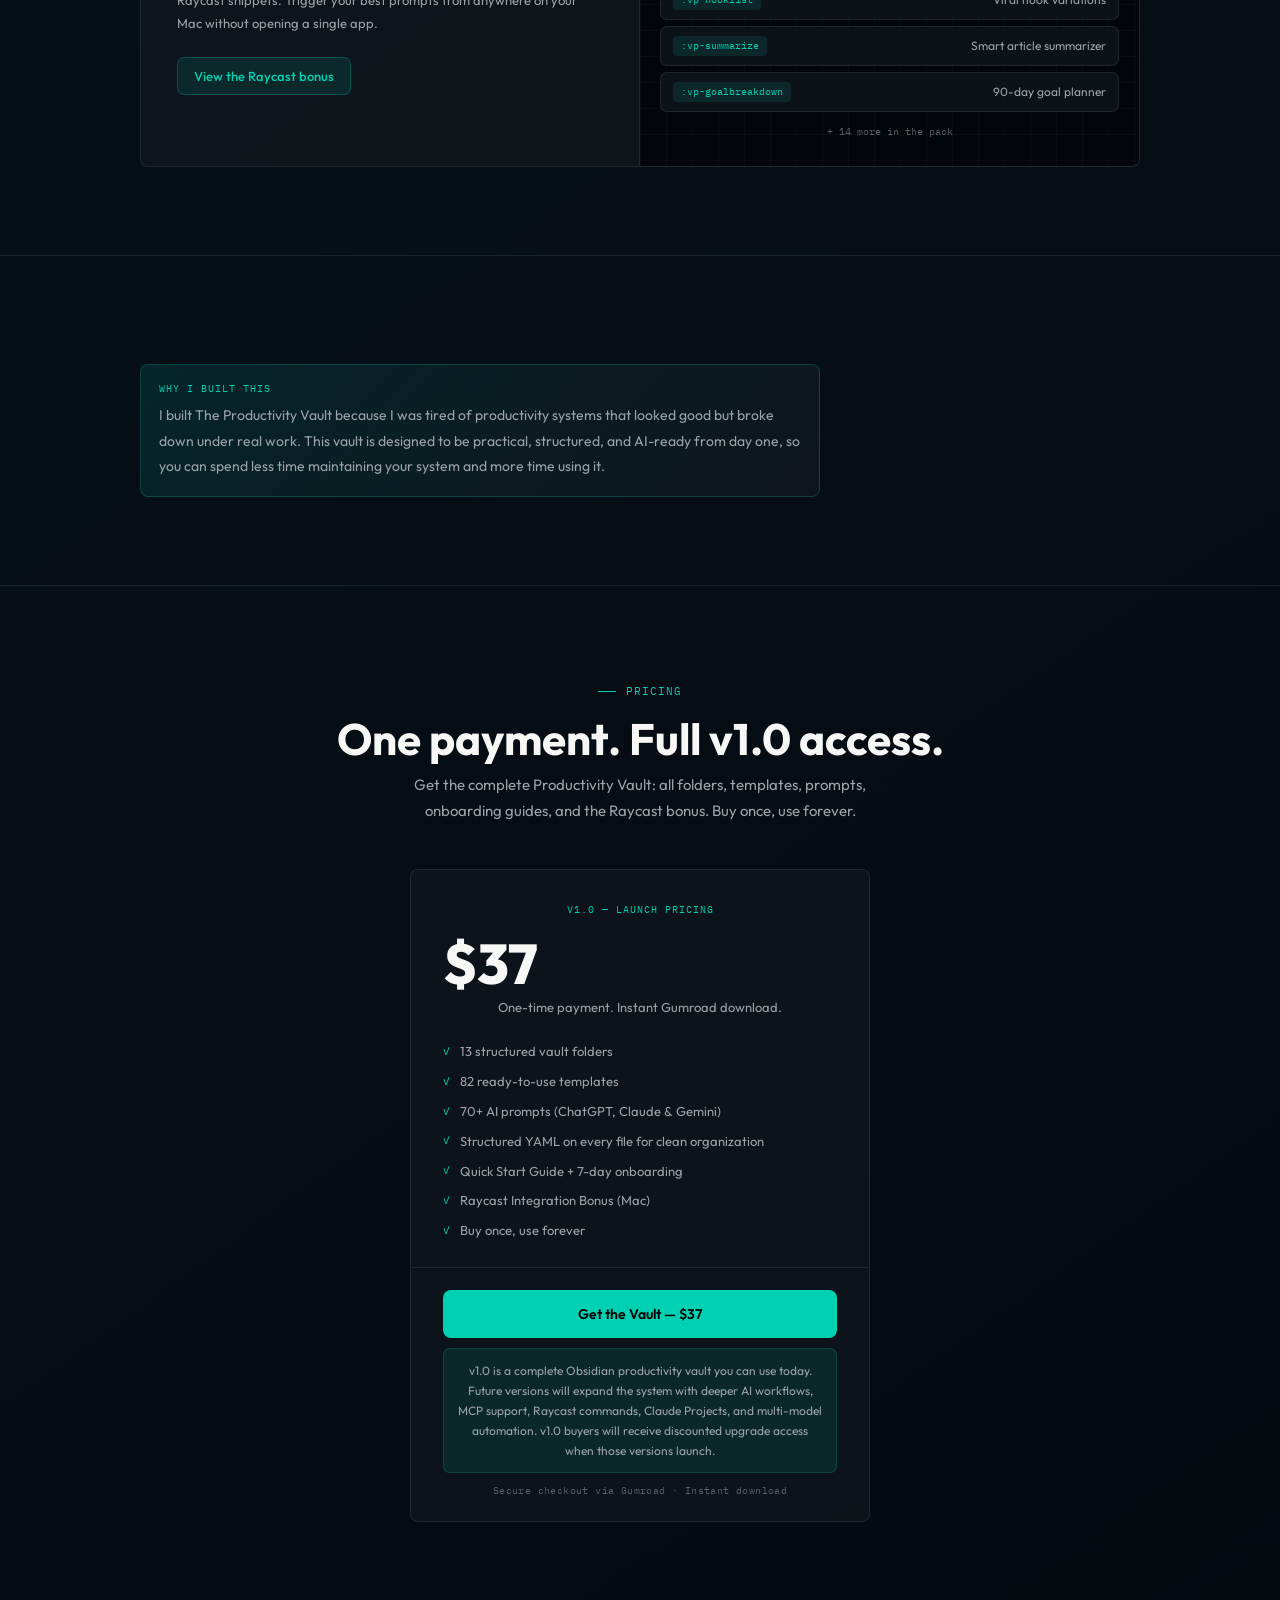
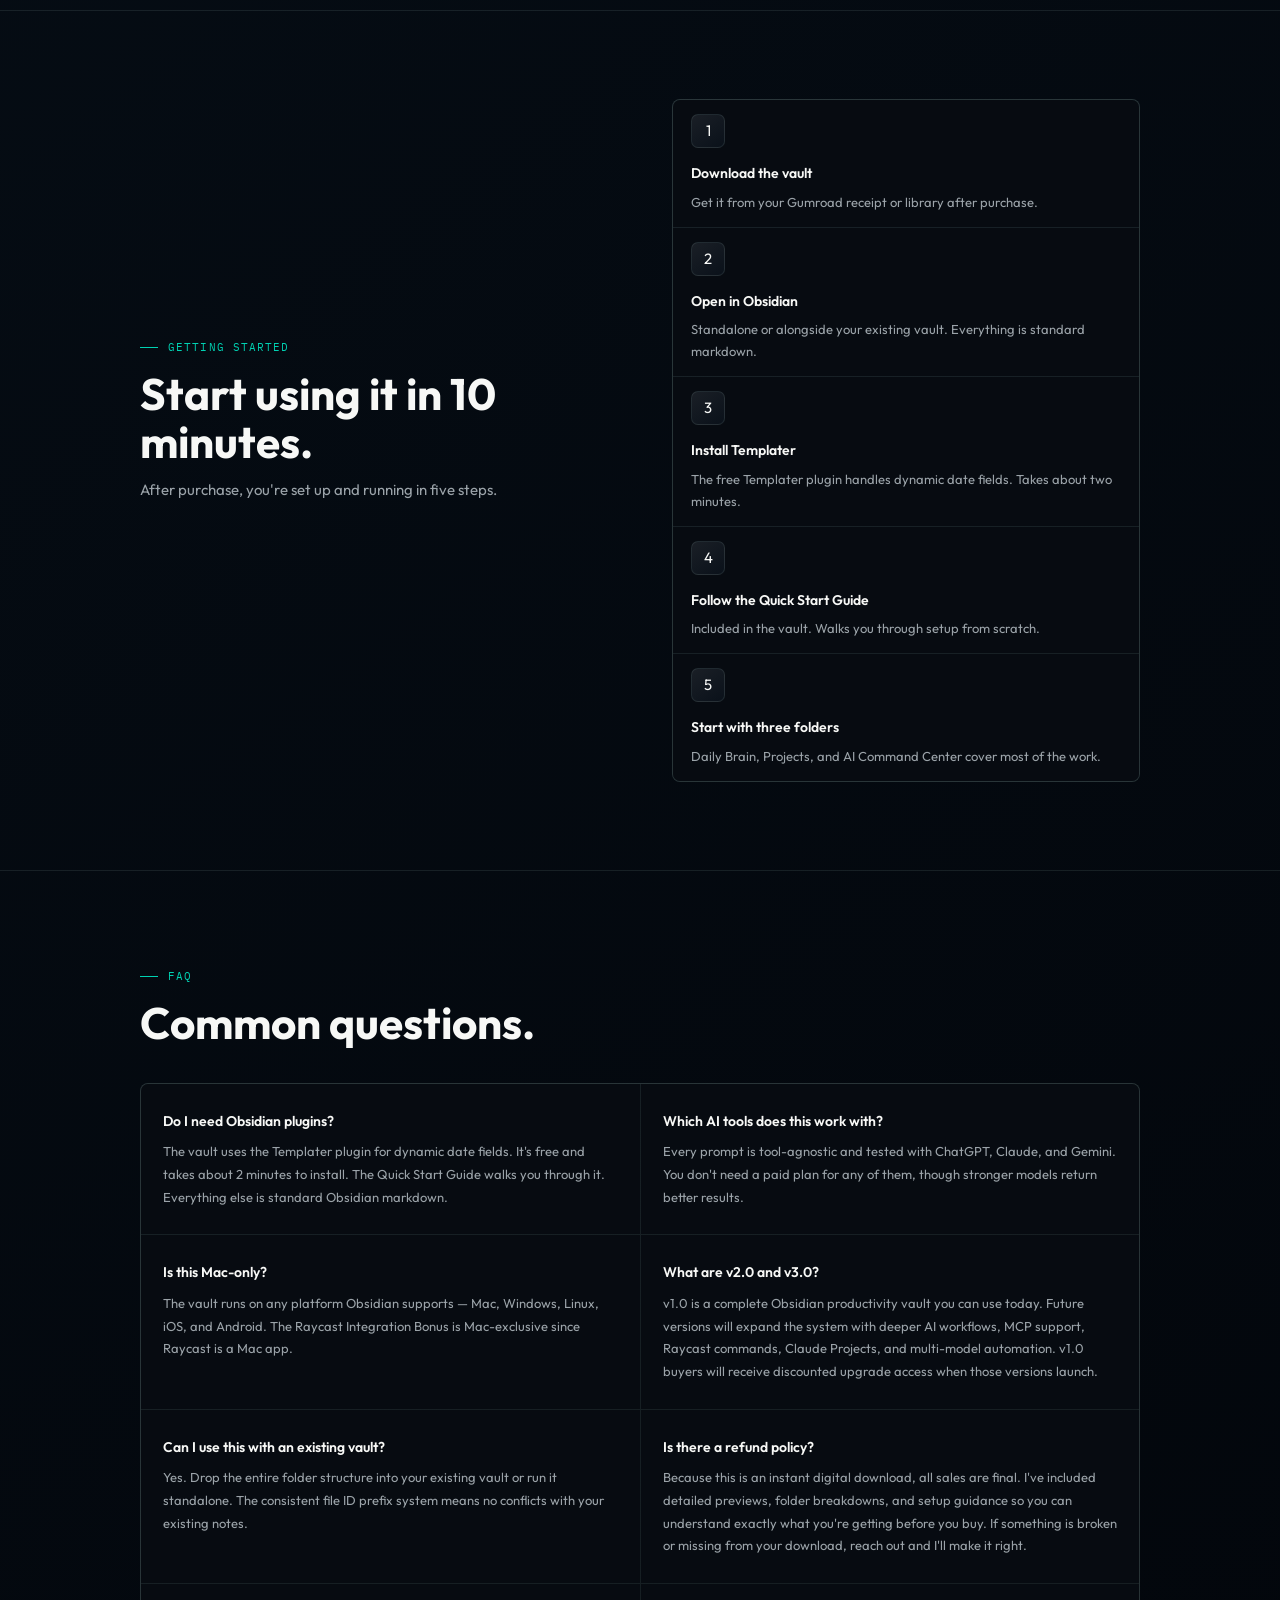
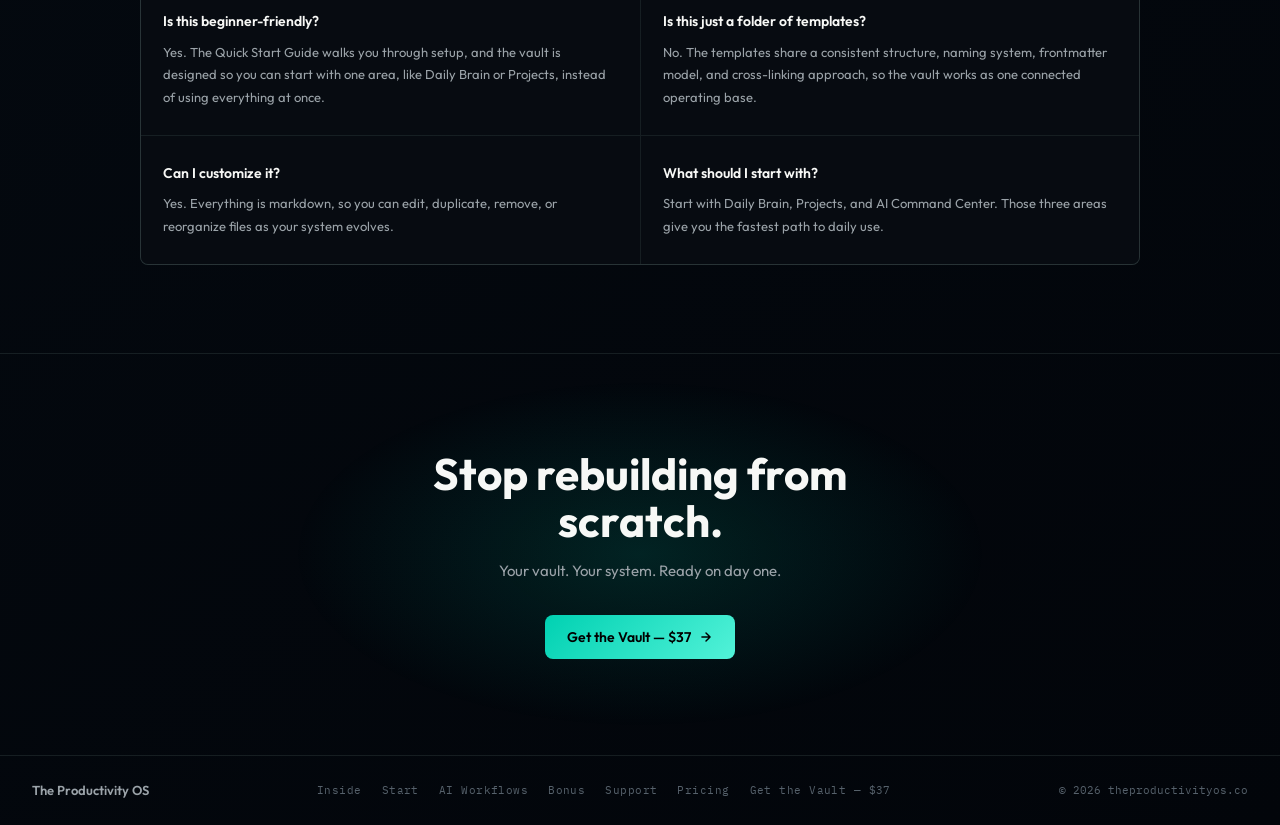
==== commit 788fb044: "Buyer-facing QA pass: fix internal copy, standardize nav and footers - start.html: rewrite setup pro" ====
--- a/index.html
+++ b/index.html
@@ -1208,6 +1208,7 @@
     <a class="nav-link" href="inside.html">Inside</a>
     <a class="nav-link" href="start.html">Start</a>
     <a class="nav-link" href="ai-workflows.html">AI</a>
+    <a class="nav-link" href="bonus.html">Bonus</a>
     <a class="nav-link" href="support.html">Support</a>
     <a class="nav-link" href="#pricing">Pricing</a>
     <a class="nav-cta" href="https://theproductivityos.gumroad.com/l/productivity-vault" target="_blank" rel="noopener noreferrer">Get the Vault — $37</a>
@@ -1218,6 +1219,7 @@
   <a class="nav-mobile-link" href="inside.html">Inside</a>
   <a class="nav-mobile-link" href="start.html">Start</a>
   <a class="nav-mobile-link" href="ai-workflows.html">AI Workflows</a>
+  <a class="nav-mobile-link" href="bonus.html">Bonus</a>
   <a class="nav-mobile-link" href="support.html">Support</a>
   <a class="nav-mobile-link" href="#pricing">Pricing</a>
   <a class="nav-mobile-cta" href="https://theproductivityos.gumroad.com/l/productivity-vault" target="_blank" rel="noopener noreferrer">Get the Vault — $37</a>
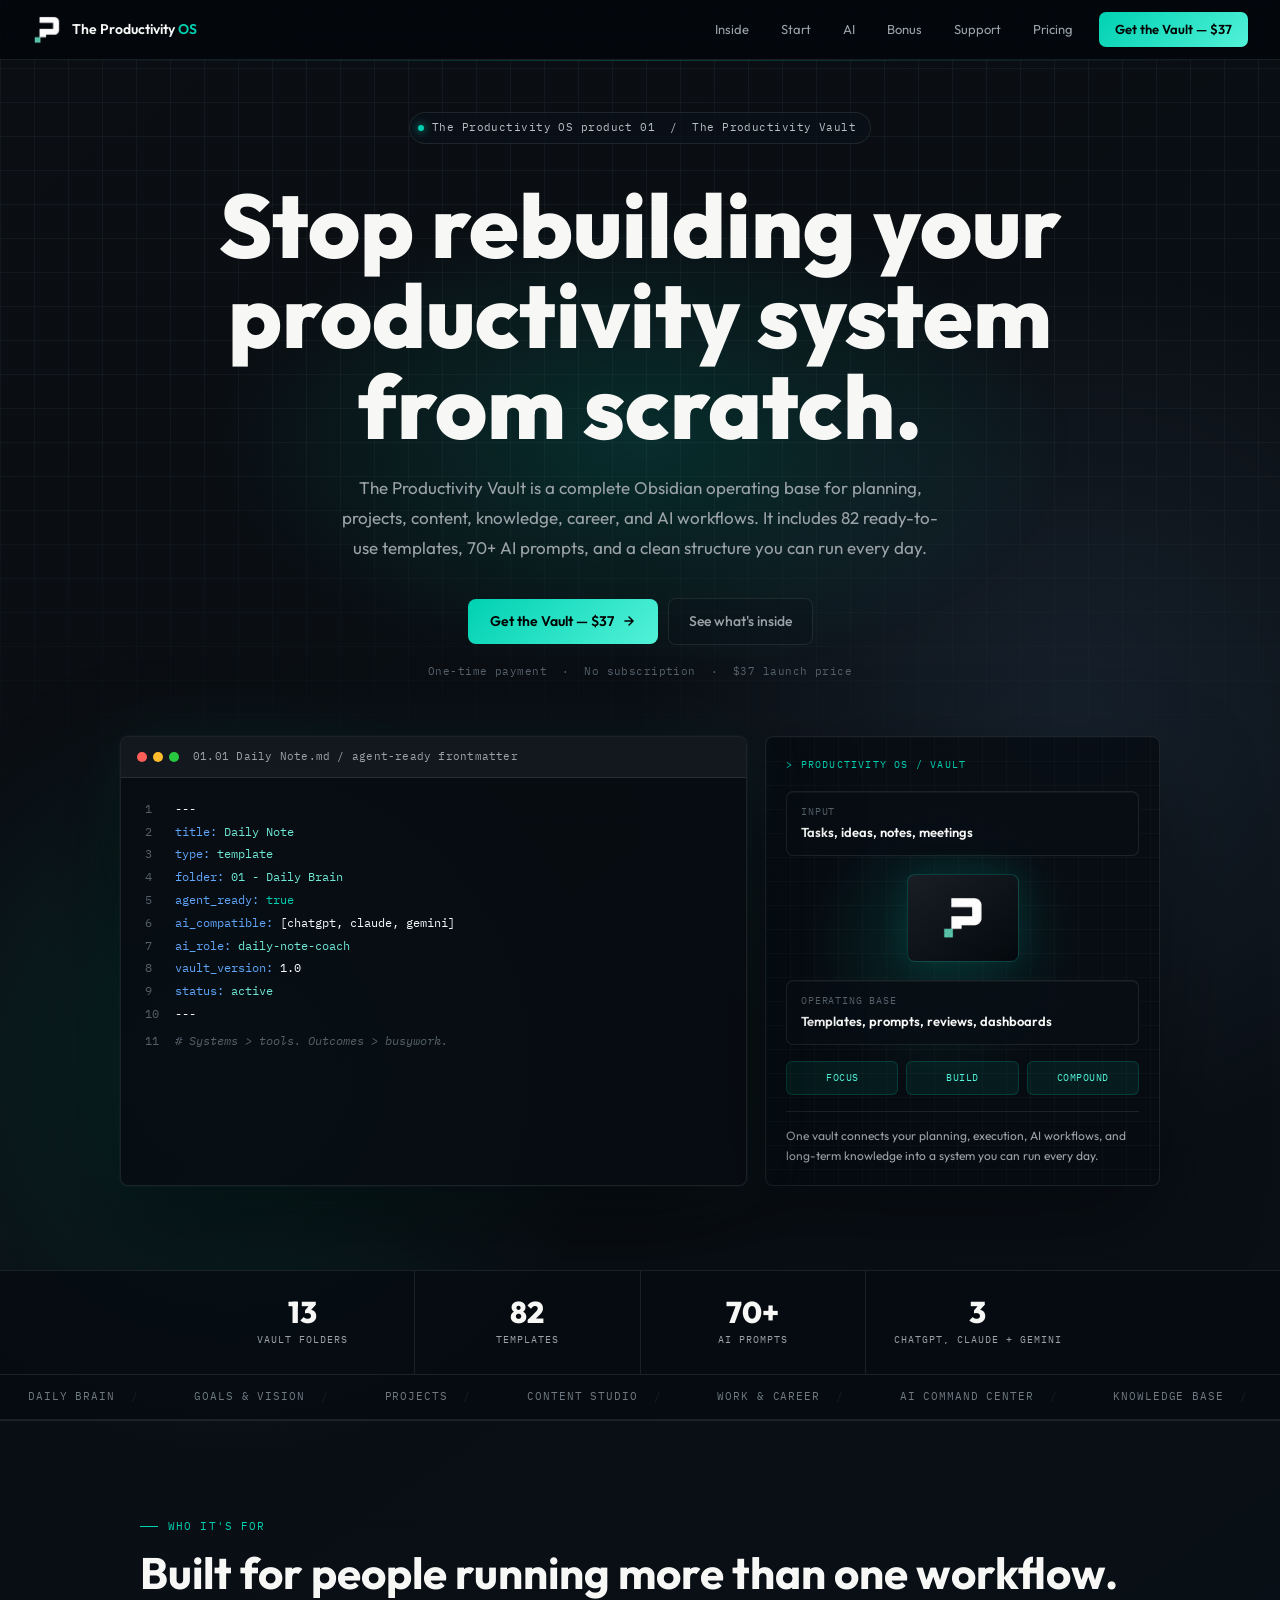
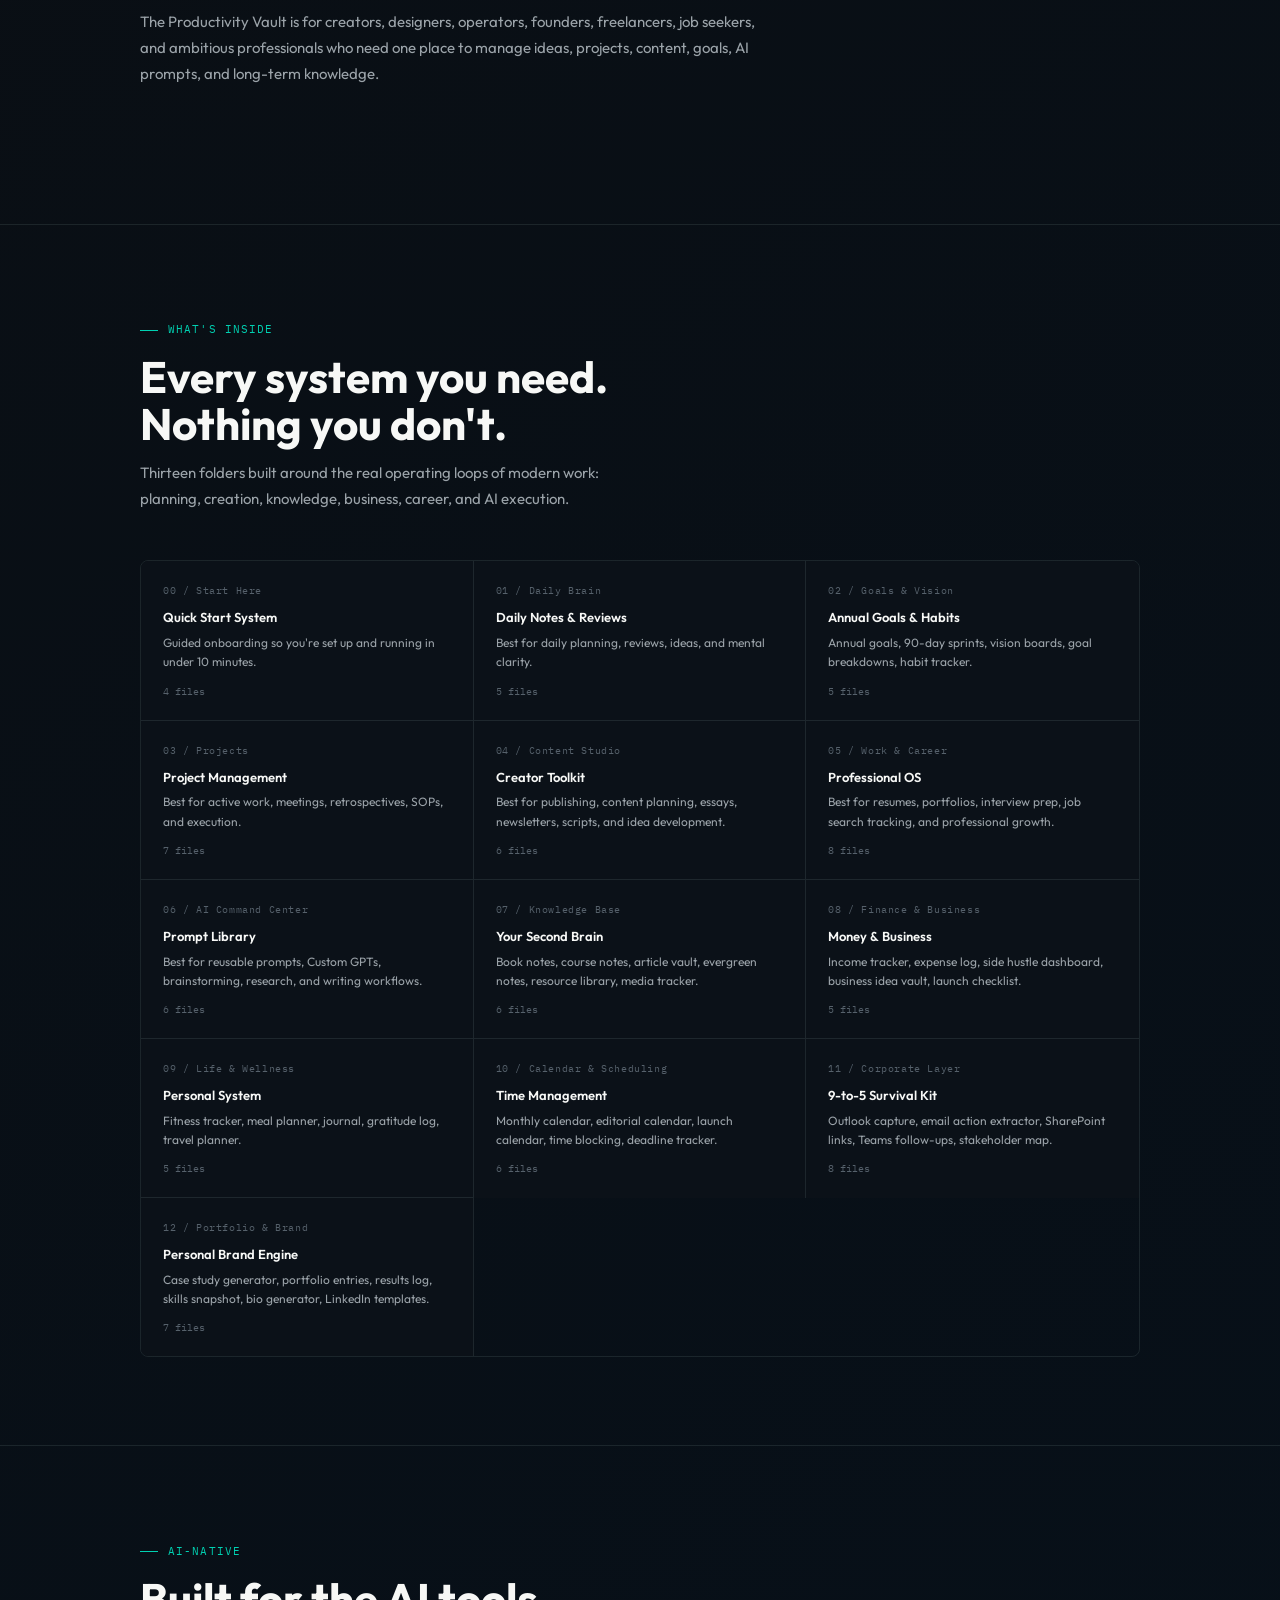
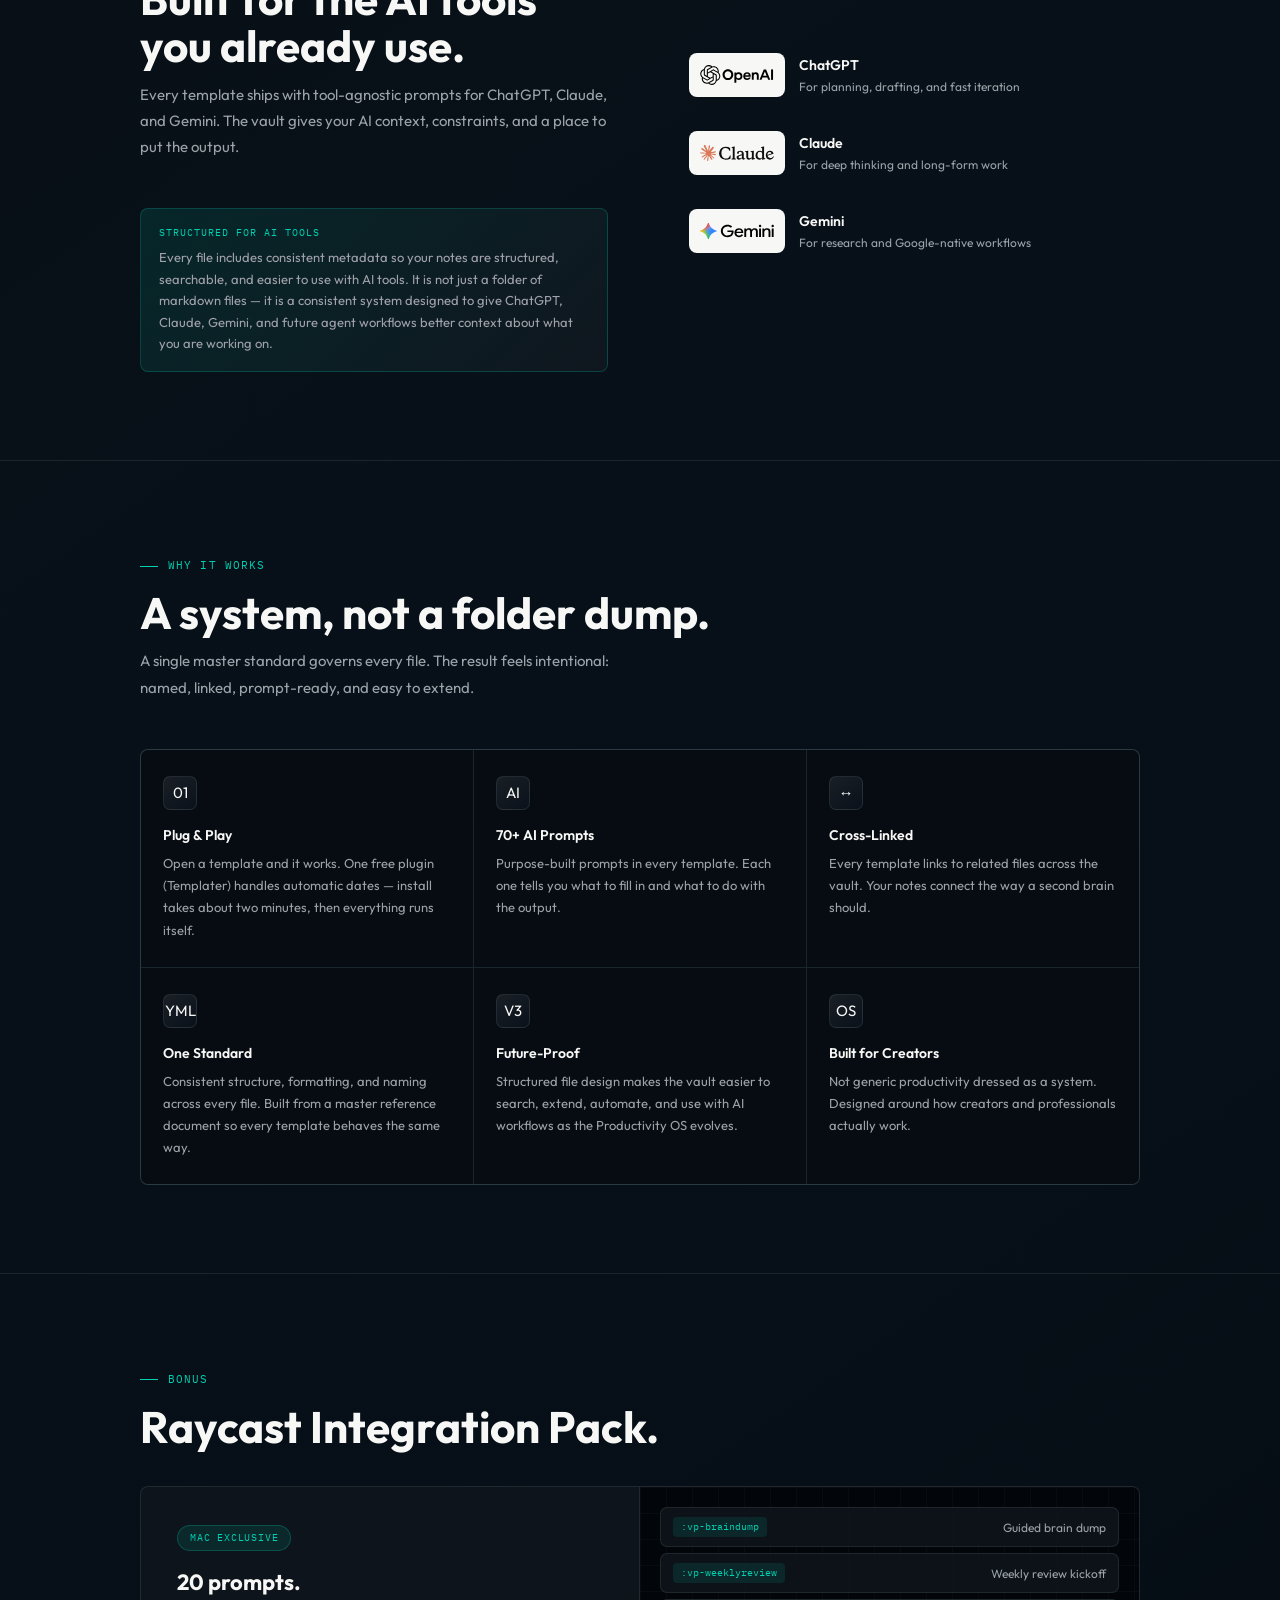
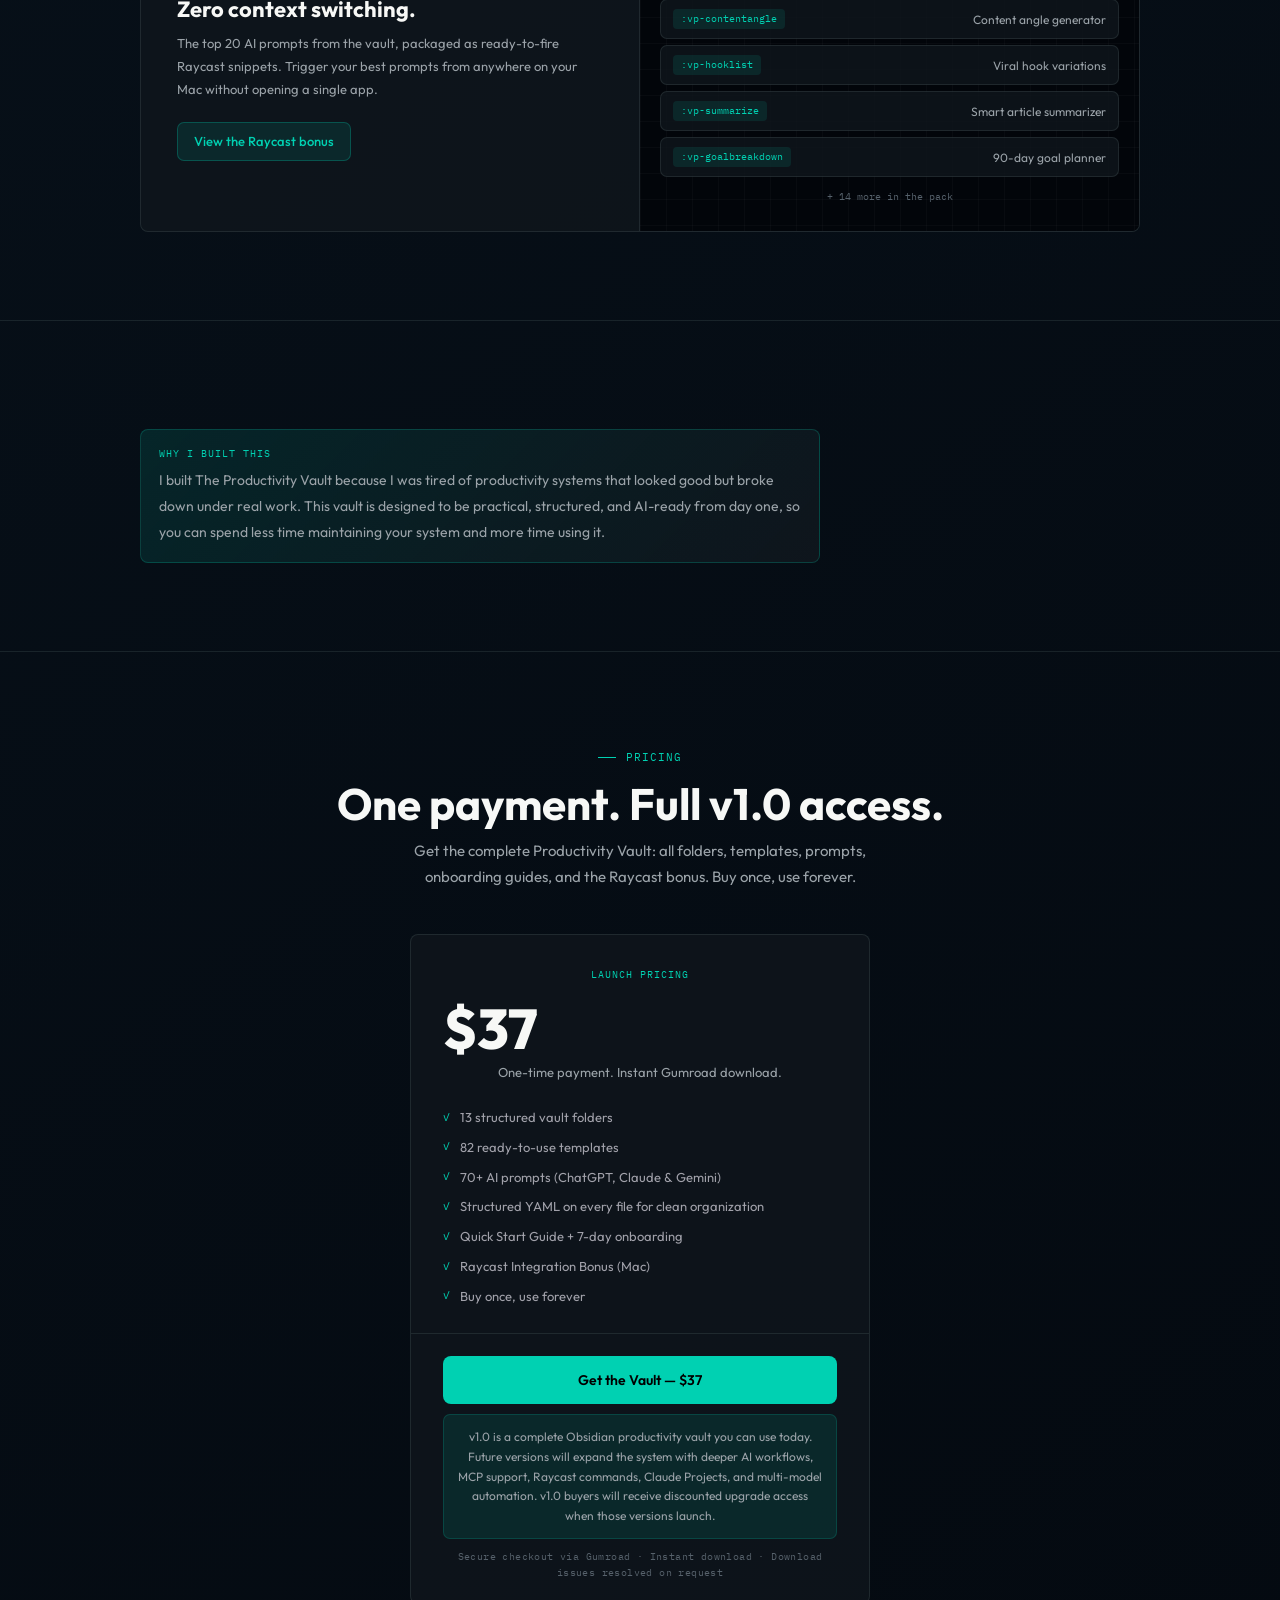
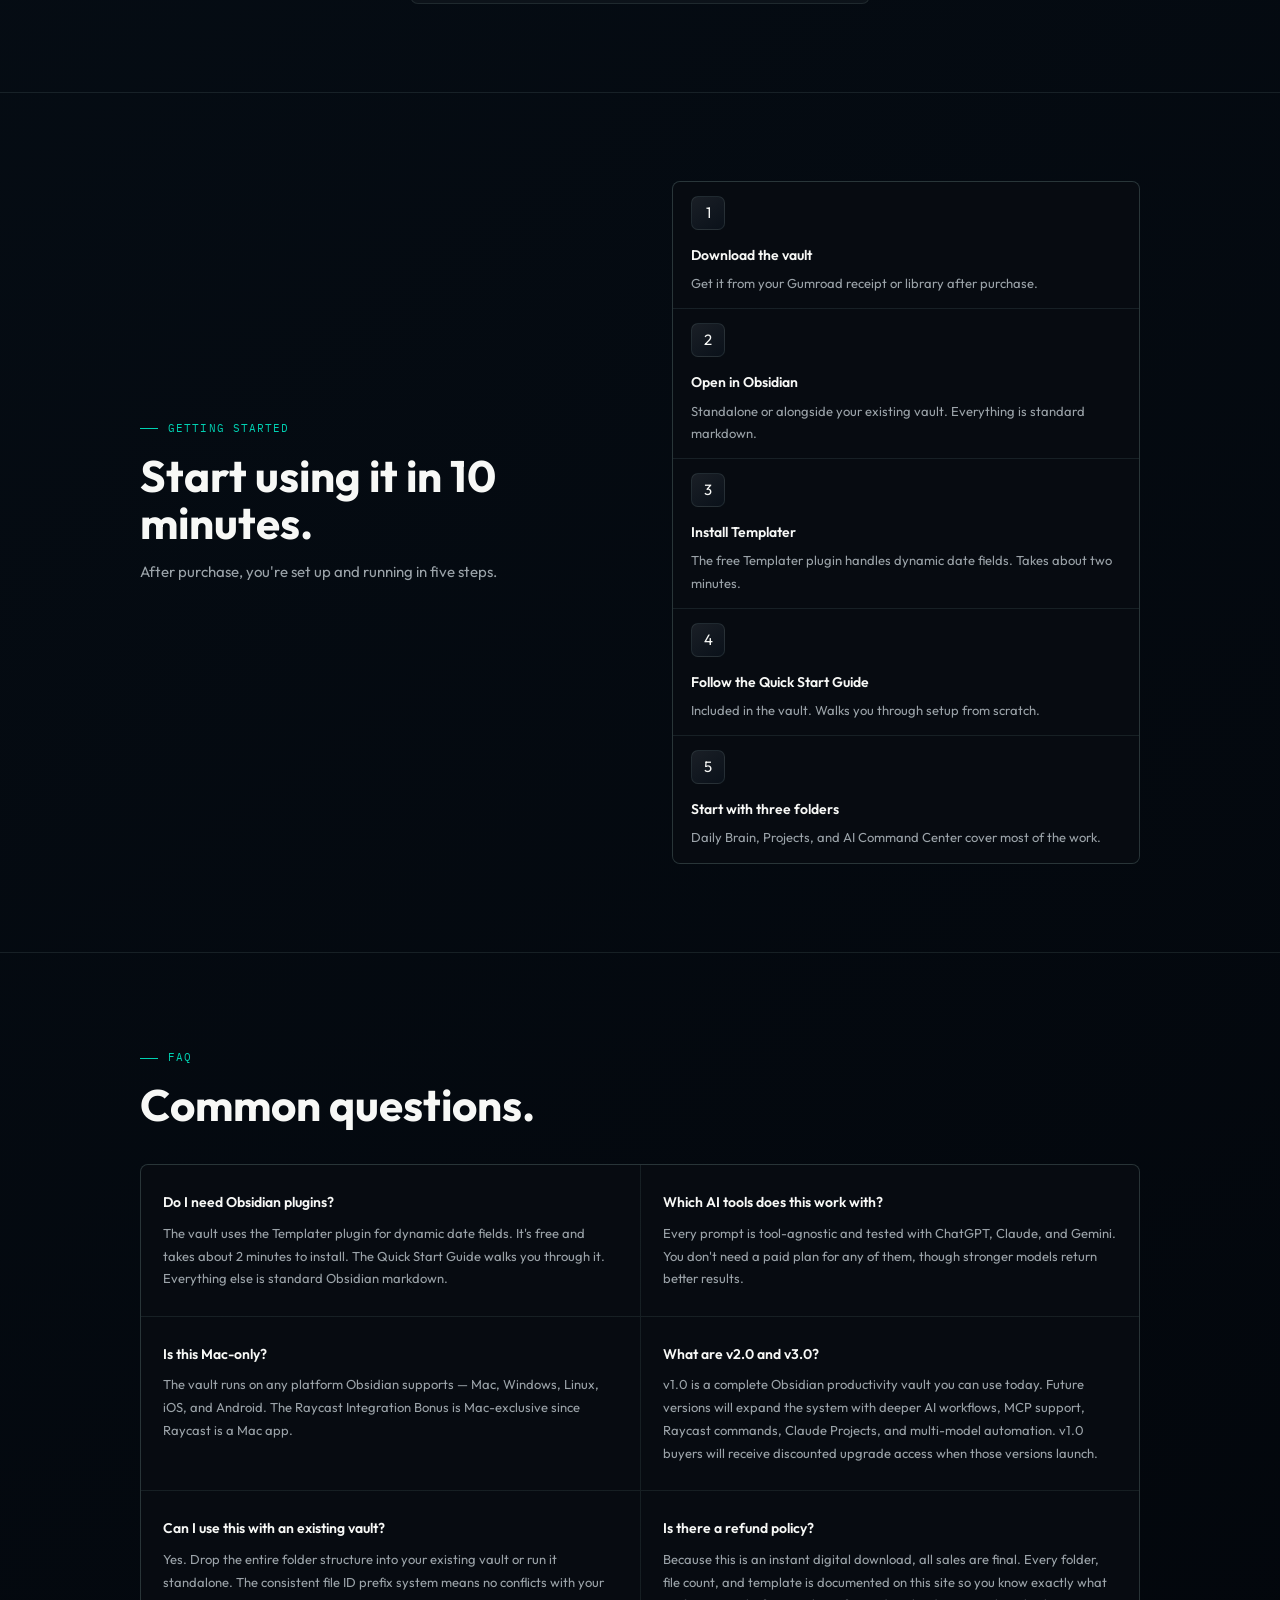
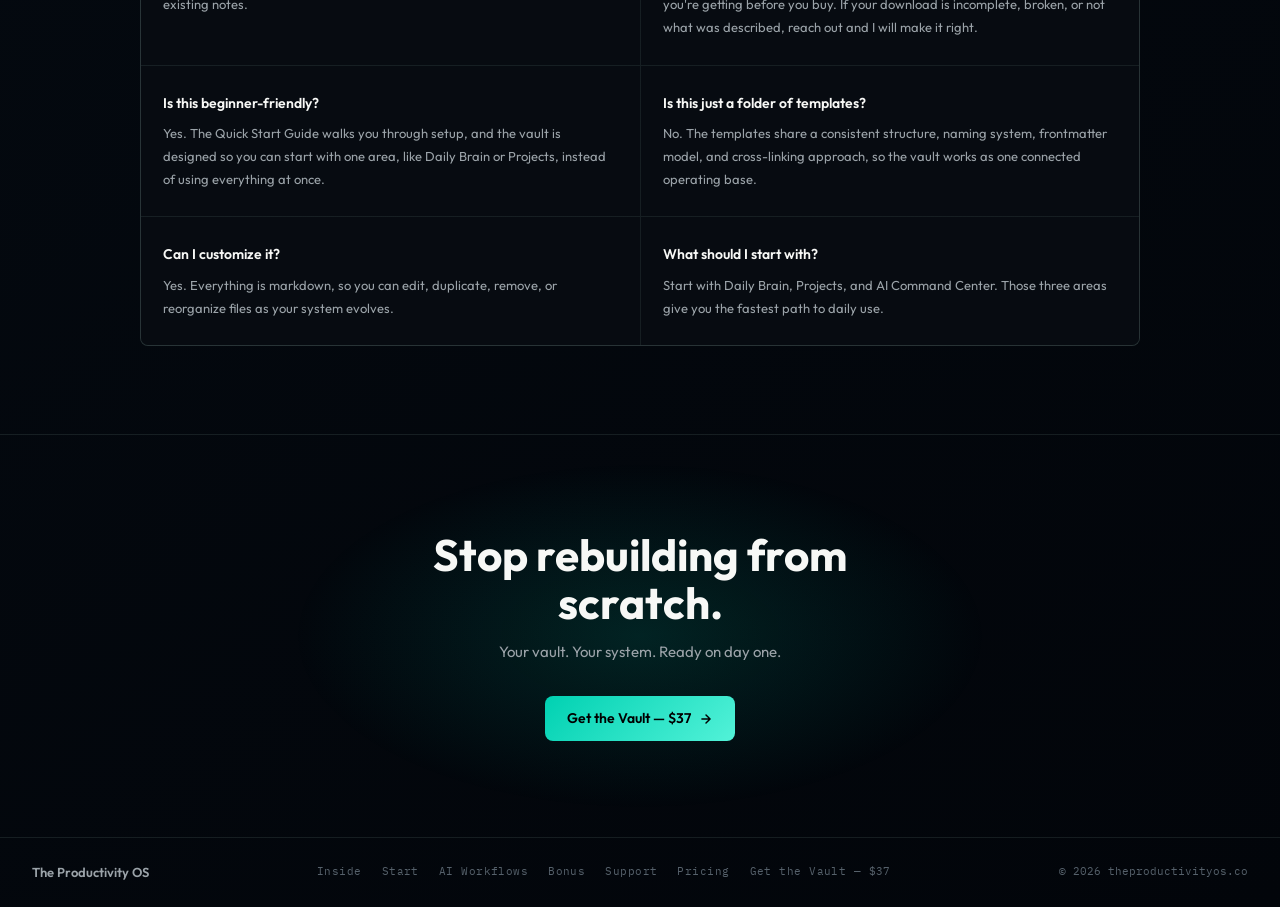
==== commit a5afef29: "Fix UX trust gaps and jargon identified in buyer journey audit - Replace "Agent-ready YAML" with pla" ====
--- a/index.html
+++ b/index.html
@@ -1351,8 +1351,8 @@
         <h2 class="reveal">Built for the AI tools you already use.</h2>
         <p class="sub reveal">Every template ships with tool-agnostic prompts for ChatGPT, Claude, and Gemini. The vault gives your AI context, constraints, and a place to put the output.</p>
         <div class="agent-card reveal">
-          <div class="agent-label">Agent-ready YAML</div>
-          <div class="agent-text">Every file includes clean YAML frontmatter so your notes are structured, searchable, and easier to use with AI tools. It is not just a folder of markdown files. It is a consistent system designed to give ChatGPT, Claude, Gemini, and future agent workflows better context.</div>
+          <div class="agent-label">Structured for AI tools</div>
+          <div class="agent-text">Every file includes consistent metadata so your notes are structured, searchable, and easier to use with AI tools. It is not just a folder of markdown files — it is a consistent system designed to give ChatGPT, Claude, Gemini, and future agent workflows better context about what you are working on.</div>
         </div>
       </div>
       <div class="ai-tools reveal">
@@ -1371,11 +1371,11 @@
     <h2 class="reveal">A system, not a folder dump.</h2>
     <p class="sub reveal">A single master standard governs every file. The result feels intentional: named, linked, prompt-ready, and easy to extend.</p>
     <div class="feat-grid reveal">
-      <div class="fc"><div class="fi">01</div><div class="ft">Plug & Play</div><div class="fd">Drop it into Obsidian and start. No scripts, no configuration. Open a template and it works.</div></div>
+      <div class="fc"><div class="fi">01</div><div class="ft">Plug & Play</div><div class="fd">Open a template and it works. One free plugin (Templater) handles automatic dates — install takes about two minutes, then everything runs itself.</div></div>
       <div class="fc"><div class="fi">AI</div><div class="ft">70+ AI Prompts</div><div class="fd">Purpose-built prompts in every template. Each one tells you what to fill in and what to do with the output.</div></div>
       <div class="fc"><div class="fi">↔</div><div class="ft">Cross-Linked</div><div class="fd">Every template links to related files across the vault. Your notes connect the way a second brain should.</div></div>
-      <div class="fc"><div class="fi">YML</div><div class="ft">One Standard</div><div class="fd">Uniform YAML, consistent formatting, a naming convention that scales. Built from a master reference document.</div></div>
-      <div class="fc"><div class="fi">V3</div><div class="ft">Future-Proof</div><div class="fd">Structured frontmatter makes the vault easier to search, extend, automate, and use with AI workflows as the Productivity OS evolves.</div></div>
+      <div class="fc"><div class="fi">YML</div><div class="ft">One Standard</div><div class="fd">Consistent structure, formatting, and naming across every file. Built from a master reference document so every template behaves the same way.</div></div>
+      <div class="fc"><div class="fi">V3</div><div class="ft">Future-Proof</div><div class="fd">Structured file design makes the vault easier to search, extend, automate, and use with AI workflows as the Productivity OS evolves.</div></div>
       <div class="fc"><div class="fi">OS</div><div class="ft">Built for Creators</div><div class="fd">Not generic productivity dressed as a system. Designed around how creators and professionals actually work.</div></div>
     </div>
   </div>
@@ -1425,7 +1425,7 @@
     <div class="pricing-wrap">
       <div class="pc reveal">
         <div class="pt">
-          <div class="ptag">v1.0 — Launch pricing</div>
+          <div class="ptag">Launch pricing</div>
           <div class="pamt"><span class="pmain">$37</span></div>
           <div class="pdesc">One-time payment. Instant Gumroad download.</div>
           <div class="pitems">
@@ -1441,7 +1441,7 @@
         <div class="pb">
           <a class="btn-full" href="https://theproductivityos.gumroad.com/l/productivity-vault" target="_blank" rel="noopener noreferrer">Get the Vault — $37</a>
           <div class="up-note">v1.0 is a complete Obsidian productivity vault you can use today. Future versions will expand the system with deeper AI workflows, MCP support, Raycast commands, Claude Projects, and multi-model automation. v1.0 buyers will receive discounted upgrade access when those versions launch.</div>
-          <div class="pfine">Secure checkout via Gumroad · Instant download</div>
+          <div class="pfine">Secure checkout via Gumroad · Instant download · Download issues resolved on request</div>
         </div>
       </div>
     </div>
@@ -1479,7 +1479,7 @@
       <div class="fq"><div class="fqq">Is this Mac-only?</div><div class="fqa">The vault runs on any platform Obsidian supports — Mac, Windows, Linux, iOS, and Android. The Raycast Integration Bonus is Mac-exclusive since Raycast is a Mac app.</div></div>
       <div class="fq"><div class="fqq">What are v2.0 and v3.0?</div><div class="fqa">v1.0 is a complete Obsidian productivity vault you can use today. Future versions will expand the system with deeper AI workflows, MCP support, Raycast commands, Claude Projects, and multi-model automation. v1.0 buyers will receive discounted upgrade access when those versions launch.</div></div>
       <div class="fq"><div class="fqq">Can I use this with an existing vault?</div><div class="fqa">Yes. Drop the entire folder structure into your existing vault or run it standalone. The consistent file ID prefix system means no conflicts with your existing notes.</div></div>
-      <div class="fq"><div class="fqq">Is there a refund policy?</div><div class="fqa">Because this is an instant digital download, all sales are final. I've included detailed previews, folder breakdowns, and setup guidance so you can understand exactly what you're getting before you buy. If something is broken or missing from your download, reach out and I'll make it right.</div></div>
+      <div class="fq"><div class="fqq">Is there a refund policy?</div><div class="fqa">Because this is an instant digital download, all sales are final. Every folder, file count, and template is documented on this site so you know exactly what you're getting before you buy. If your download is incomplete, broken, or not what was described, reach out and I will make it right.</div></div>
       <div class="fq"><div class="fqq">Is this beginner-friendly?</div><div class="fqa">Yes. The Quick Start Guide walks you through setup, and the vault is designed so you can start with one area, like Daily Brain or Projects, instead of using everything at once.</div></div>
       <div class="fq"><div class="fqq">Is this just a folder of templates?</div><div class="fqa">No. The templates share a consistent structure, naming system, frontmatter model, and cross-linking approach, so the vault works as one connected operating base.</div></div>
       <div class="fq"><div class="fqq">Can I customize it?</div><div class="fqa">Yes. Everything is markdown, so you can edit, duplicate, remove, or reorganize files as your system evolves.</div></div>
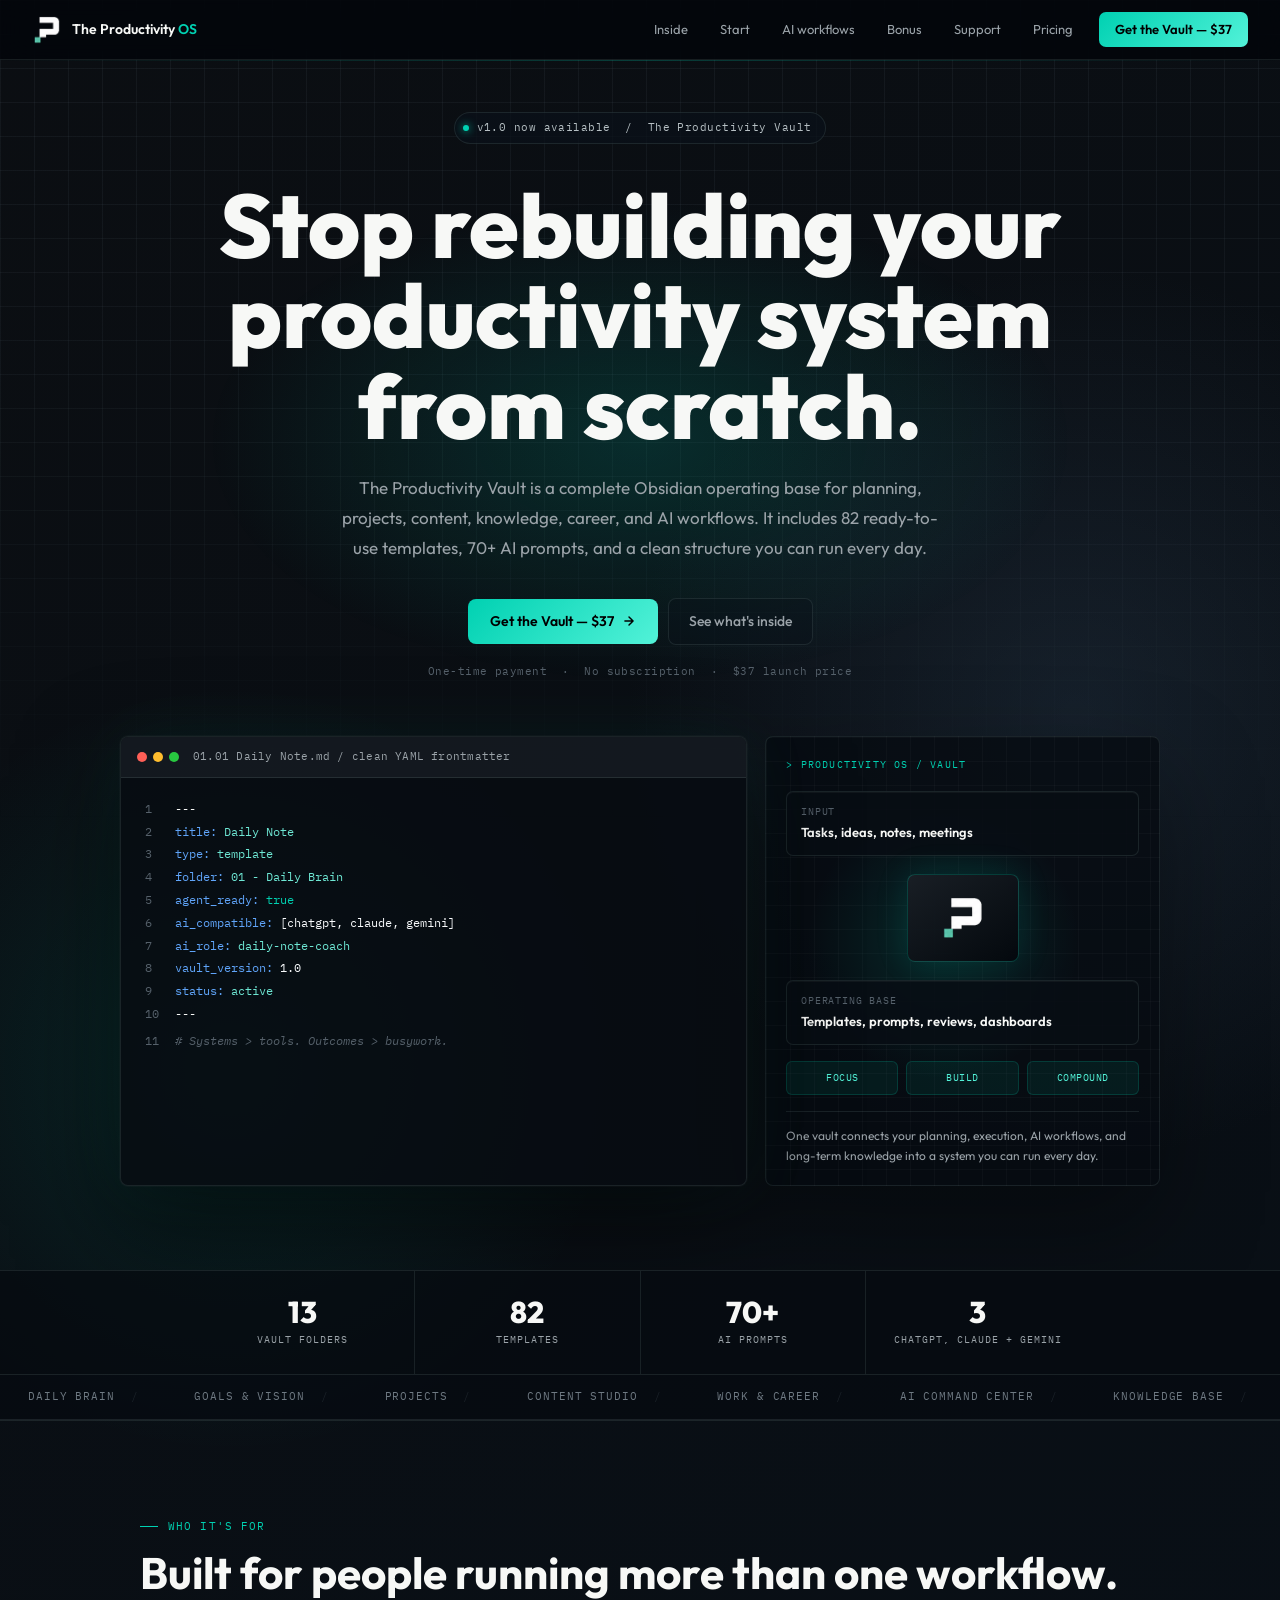
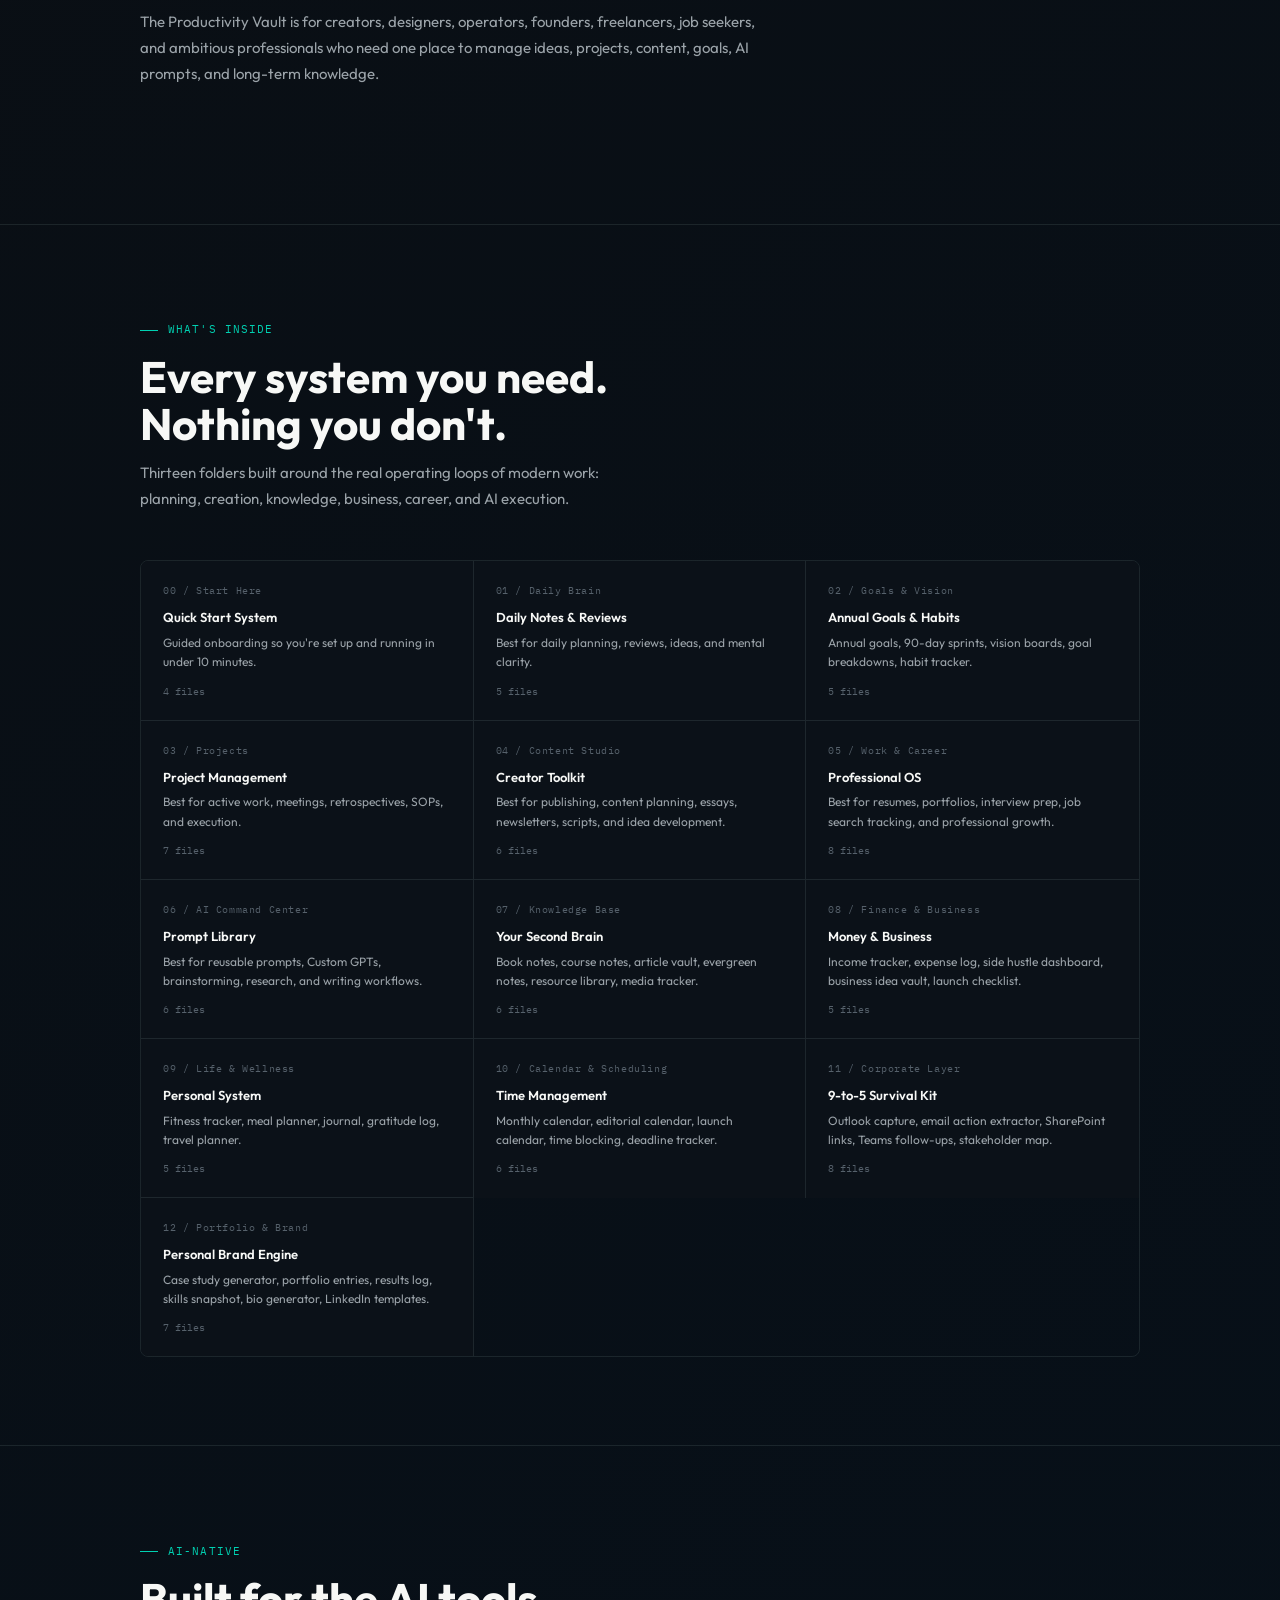
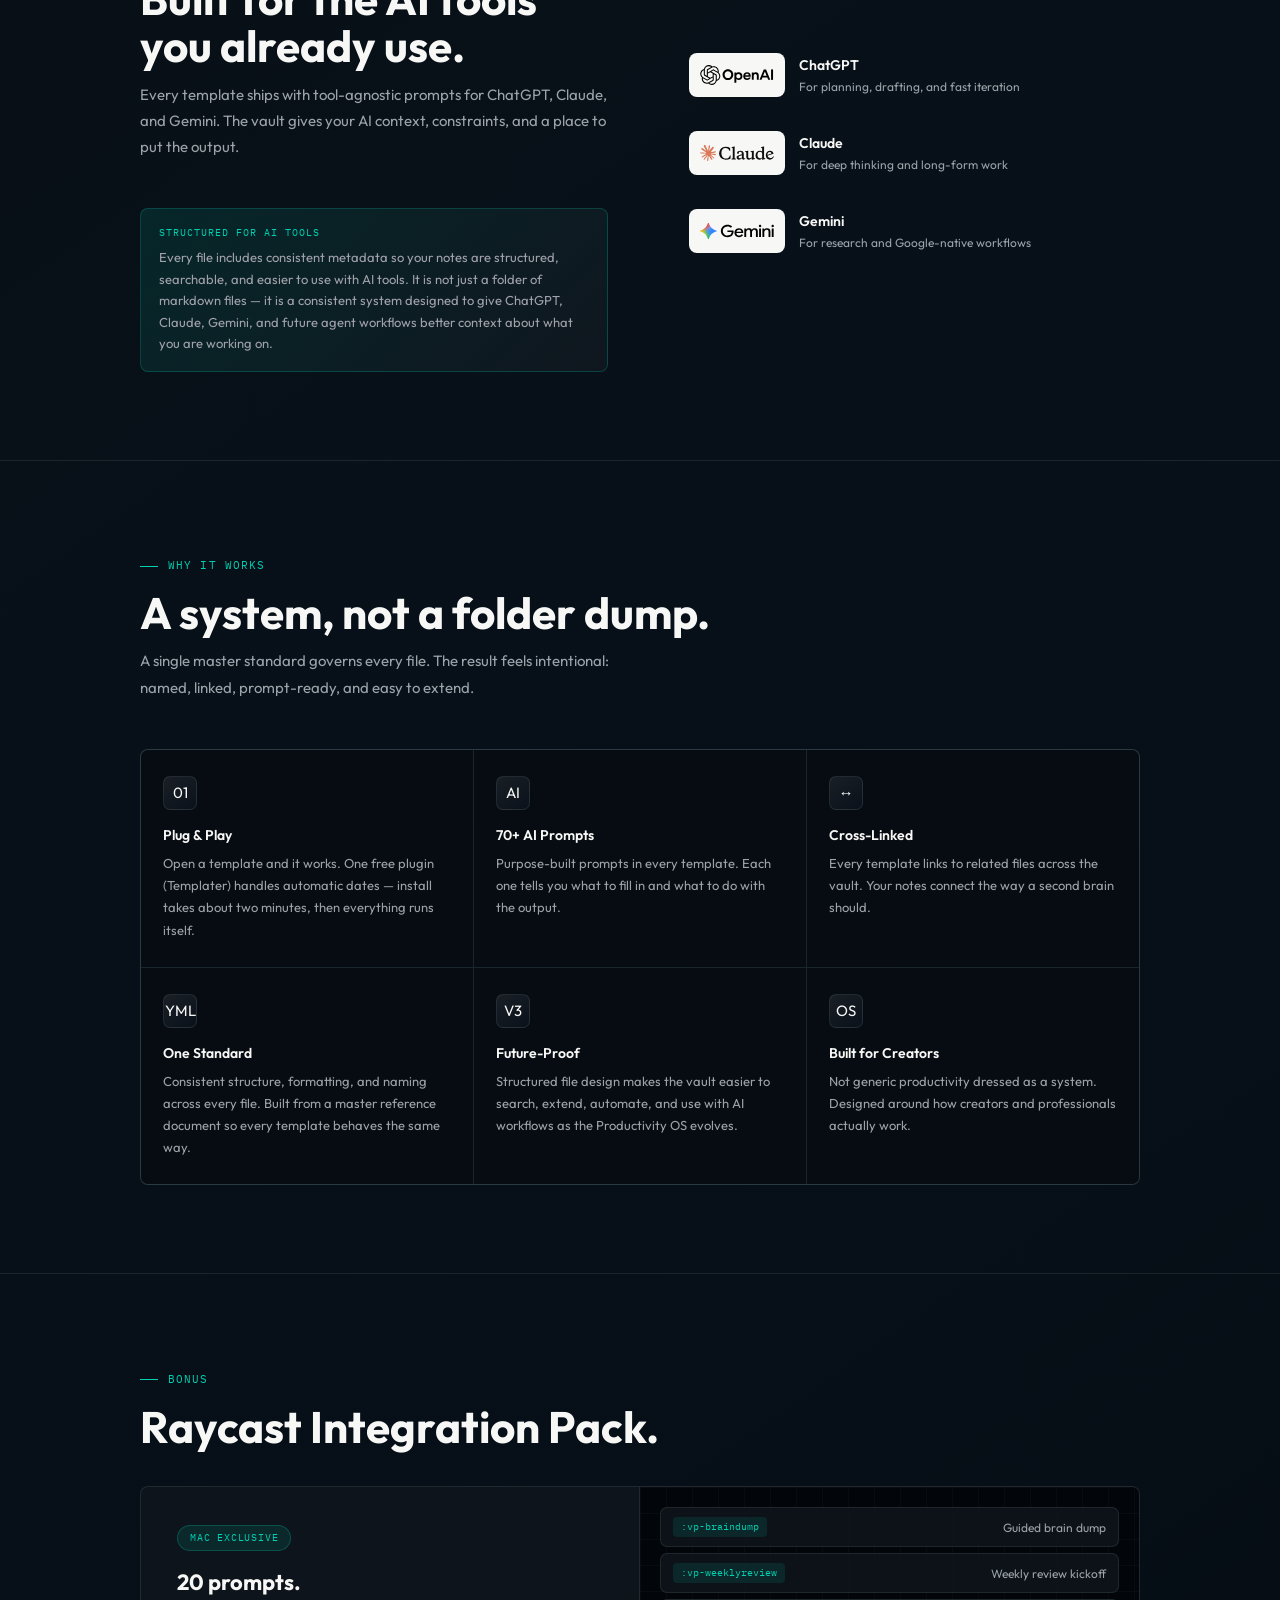
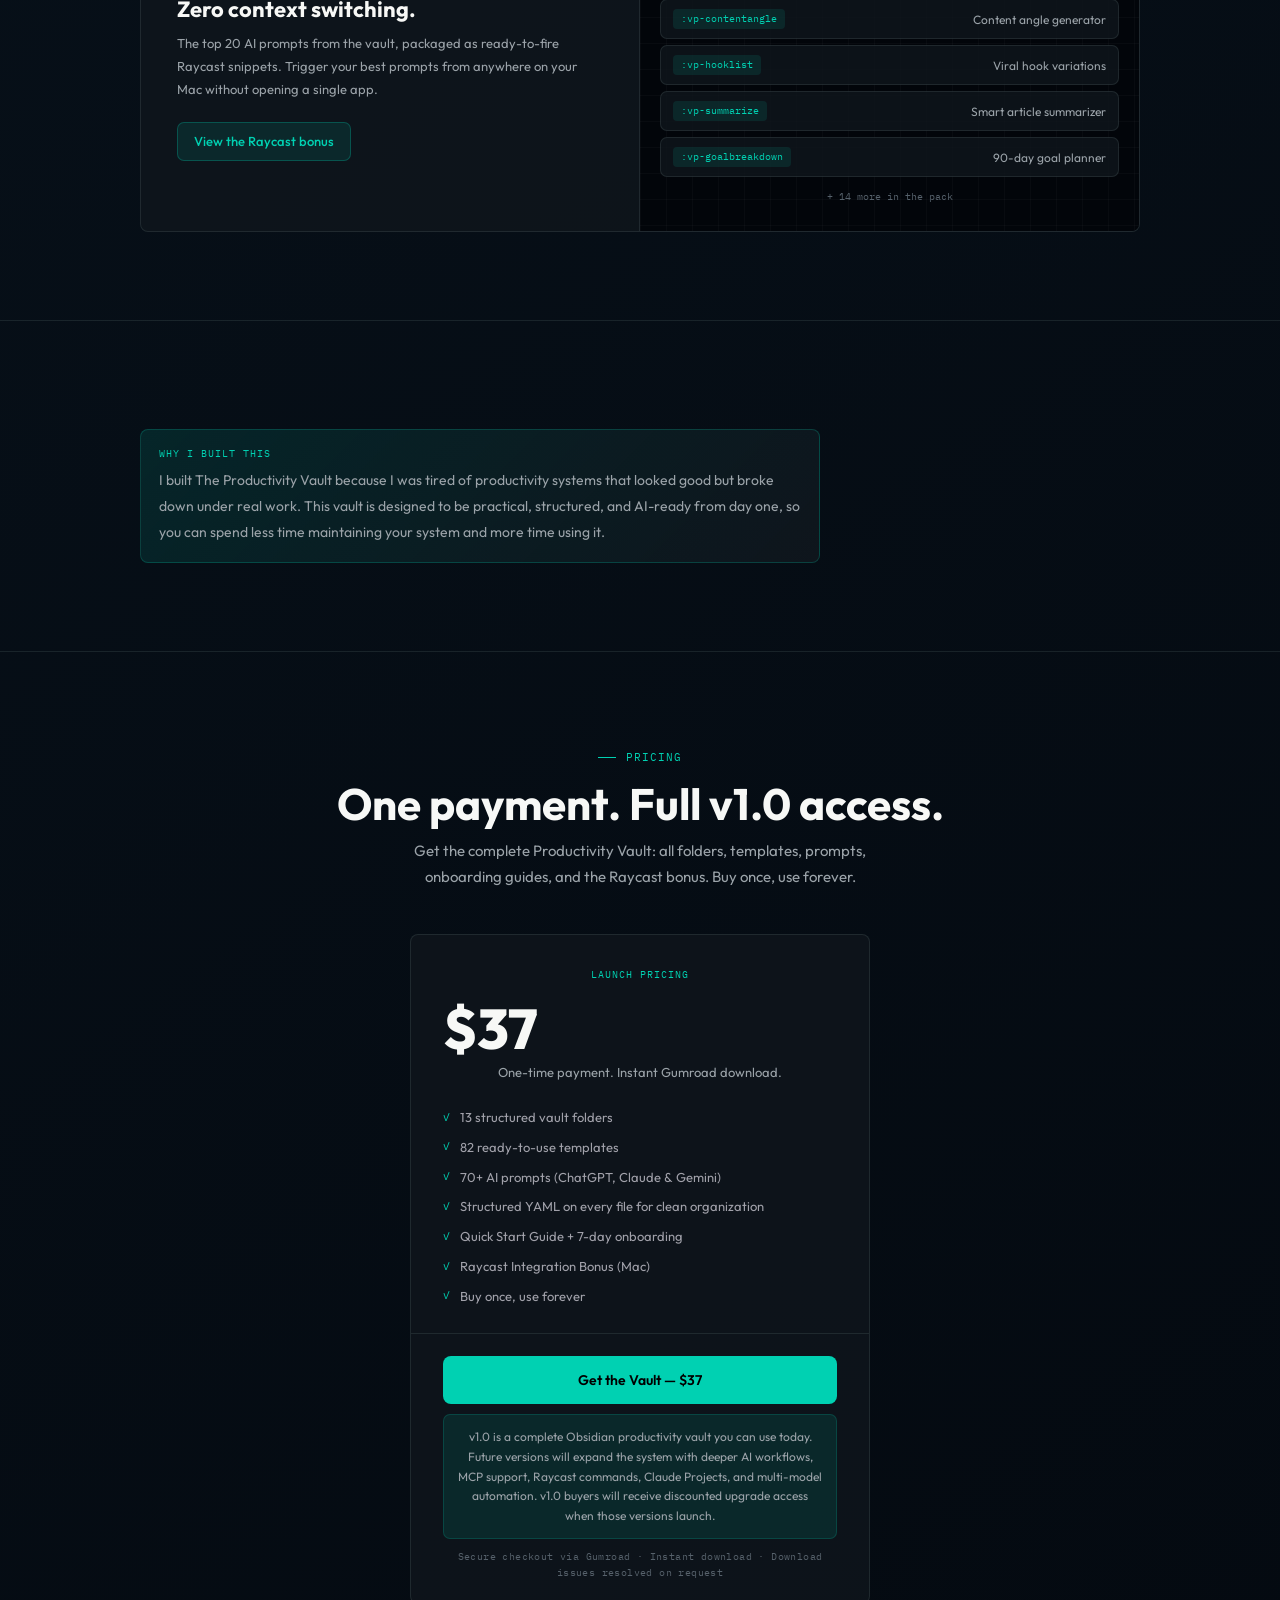
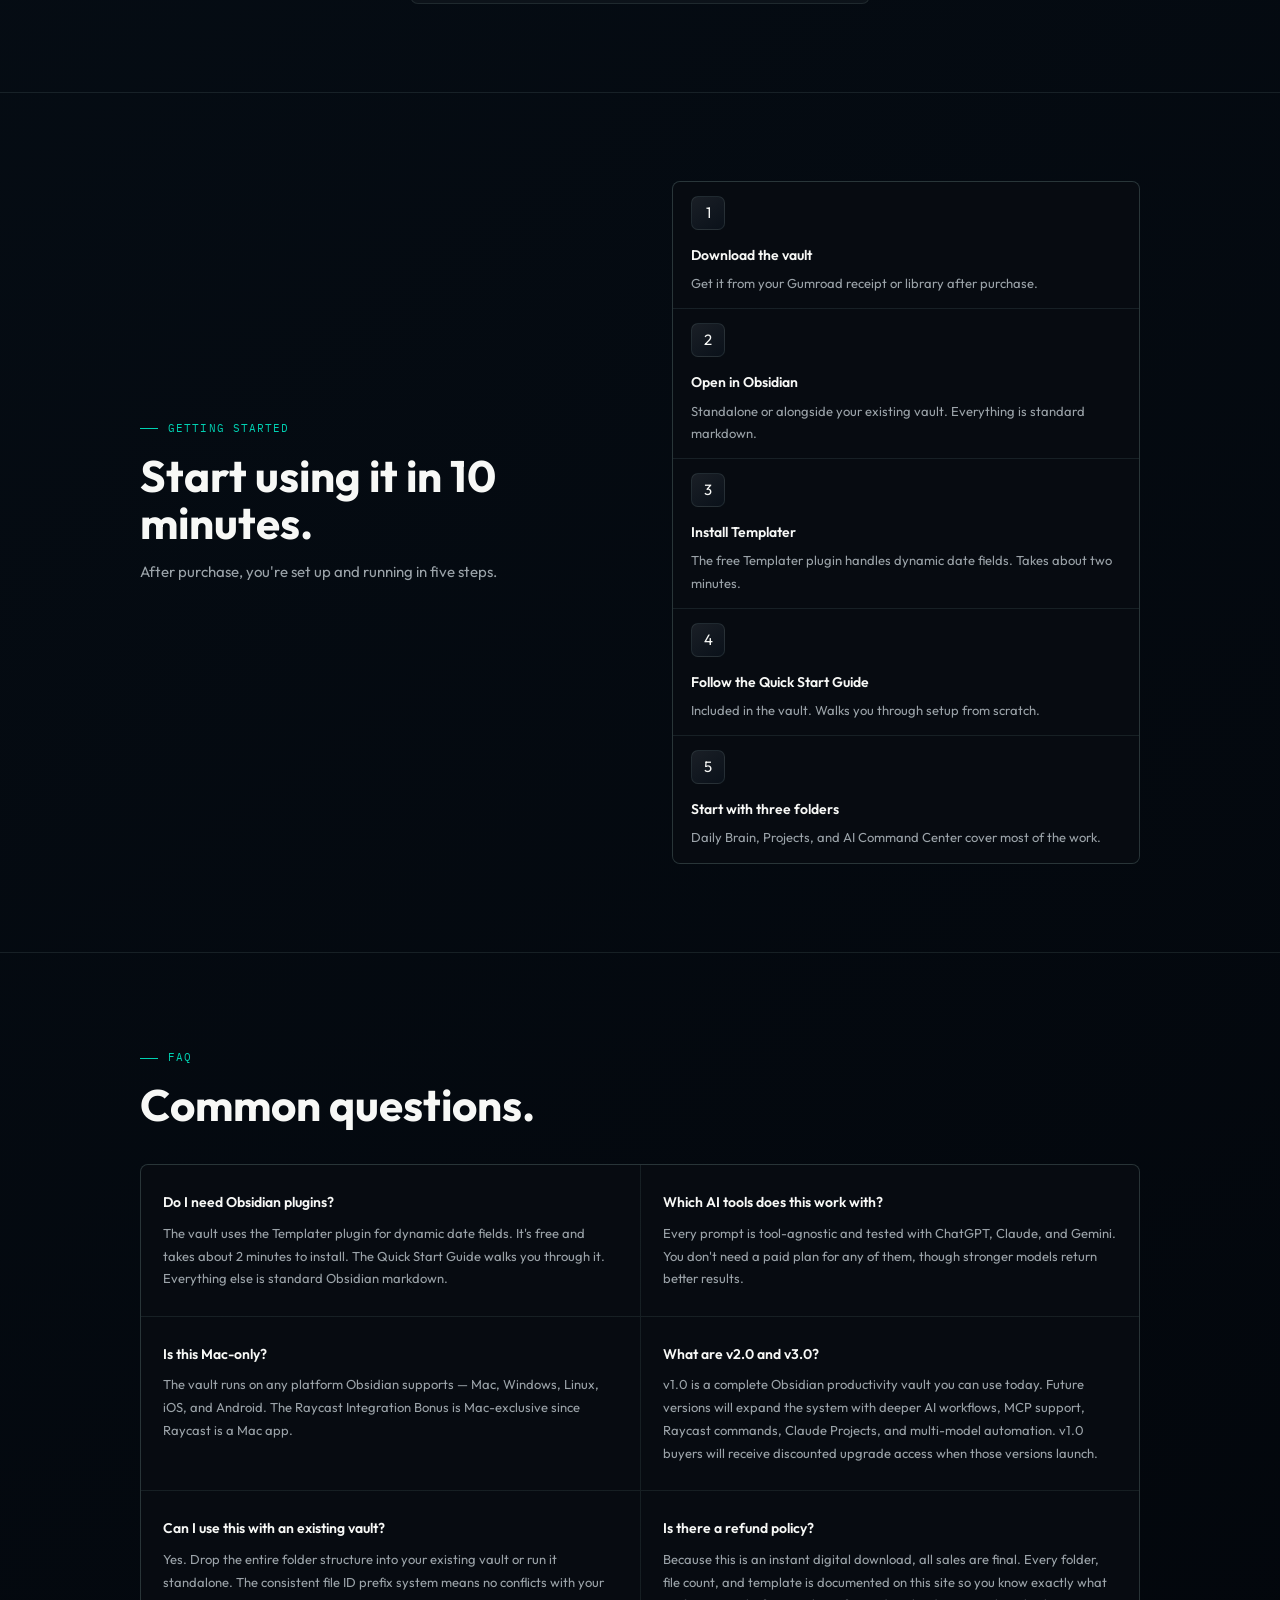
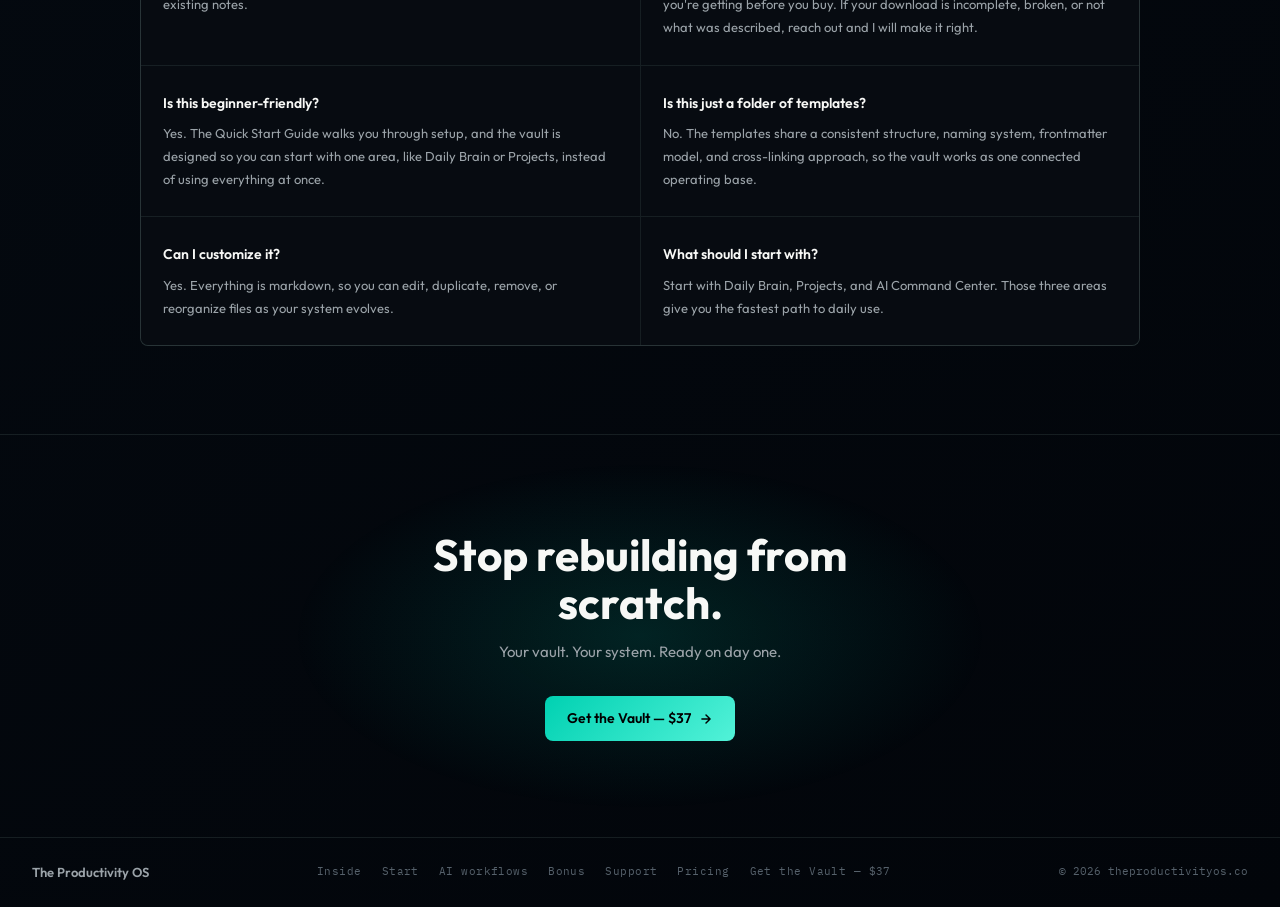
==== commit 3cd64784: "Fix stale copy, nav inconsistency, and missing footer CTAs across all pages - Replace "AI" nav label" ====
--- a/index.html
+++ b/index.html
@@ -43,7 +43,7 @@
   <link rel="apple-touch-icon" href="assets/productivity-os-logo-mark.png" />
   <link rel="manifest" href="site.webmanifest" />
   <title>The Productivity OS | Productivity Vault for Obsidian and AI Workflows</title>
-  <meta name="description" content="The Productivity OS builds AI-ready productivity systems for creators and professionals. Start with The Productivity Vault, an Obsidian vault with 82 templates, 70+ AI prompts, and agent-ready workflows." />
+  <meta name="description" content="The Productivity OS builds AI-ready productivity systems for creators and professionals. Start with The Productivity Vault, an Obsidian vault with 82 templates, 70+ AI prompts, and clean YAML frontmatter for ChatGPT, Claude, and Gemini." />
   <meta name="keywords" content="The Productivity OS, Productivity Vault, Obsidian productivity template, Obsidian vault, AI productivity system, ChatGPT prompts, Claude prompts, Gemini prompts, second brain template, Raycast productivity" />
   <meta name="robots" content="index,follow,max-image-preview:large" />
   <link rel="canonical" href="https://theproductivityos.co/" />
@@ -89,7 +89,7 @@
         "@id": "https://theproductivityos.co/#product-productivity-vault",
         "name": "The Productivity Vault",
         "brand": { "@id": "https://theproductivityos.co/#organization" },
-        "description": "An AI-ready Obsidian productivity vault with 82 templates, 70+ AI prompts, agent-ready YAML, onboarding guides, and a Raycast bonus pack.",
+        "description": "An AI-ready Obsidian productivity vault with 82 templates, 70+ AI prompts, clean YAML frontmatter on every file, onboarding guides, and a Raycast bonus pack.",
         "image": "https://theproductivityos.co/assets/productivity-vault-og.png",
         "url": "https://theproductivityos.co/",
         "offers": {
@@ -1207,7 +1207,7 @@
   <div class="nav-right">
     <a class="nav-link" href="inside.html">Inside</a>
     <a class="nav-link" href="start.html">Start</a>
-    <a class="nav-link" href="ai-workflows.html">AI</a>
+    <a class="nav-link" href="ai-workflows.html">AI workflows</a>
     <a class="nav-link" href="bonus.html">Bonus</a>
     <a class="nav-link" href="support.html">Support</a>
     <a class="nav-link" href="#pricing">Pricing</a>
@@ -1218,7 +1218,7 @@
 <div class="nav-mobile" id="nav-mobile" aria-hidden="true">
   <a class="nav-mobile-link" href="inside.html">Inside</a>
   <a class="nav-mobile-link" href="start.html">Start</a>
-  <a class="nav-mobile-link" href="ai-workflows.html">AI Workflows</a>
+  <a class="nav-mobile-link" href="ai-workflows.html">AI workflows</a>
   <a class="nav-mobile-link" href="bonus.html">Bonus</a>
   <a class="nav-mobile-link" href="support.html">Support</a>
   <a class="nav-mobile-link" href="#pricing">Pricing</a>
@@ -1231,7 +1231,7 @@
 
   <div class="hero-badge">
     <div class="badge-dot"></div>
-    The Productivity OS product 01 &nbsp;/&nbsp; The Productivity Vault
+    v1.0 now available &nbsp;/&nbsp; The Productivity Vault
   </div>
 
   <h1 class="hero-title">
@@ -1258,7 +1258,7 @@
         <div class="wd r"></div>
         <div class="wd y"></div>
         <div class="wd g"></div>
-        <span class="window-title">01.01 Daily Note.md / agent-ready frontmatter</span>
+        <span class="window-title">01.01 Daily Note.md / clean YAML frontmatter</span>
       </div>
       <div class="window-body">
         <div class="cl"><span class="ln">1</span><span>---</span></div>
@@ -1505,7 +1505,7 @@
   <div class="fl-links">
     <a class="fl-link" href="inside.html">Inside</a>
     <a class="fl-link" href="start.html">Start</a>
-    <a class="fl-link" href="ai-workflows.html">AI Workflows</a>
+    <a class="fl-link" href="ai-workflows.html">AI workflows</a>
     <a class="fl-link" href="bonus.html">Bonus</a>
     <a class="fl-link" href="support.html">Support</a>
     <a class="fl-link" href="#pricing">Pricing</a>
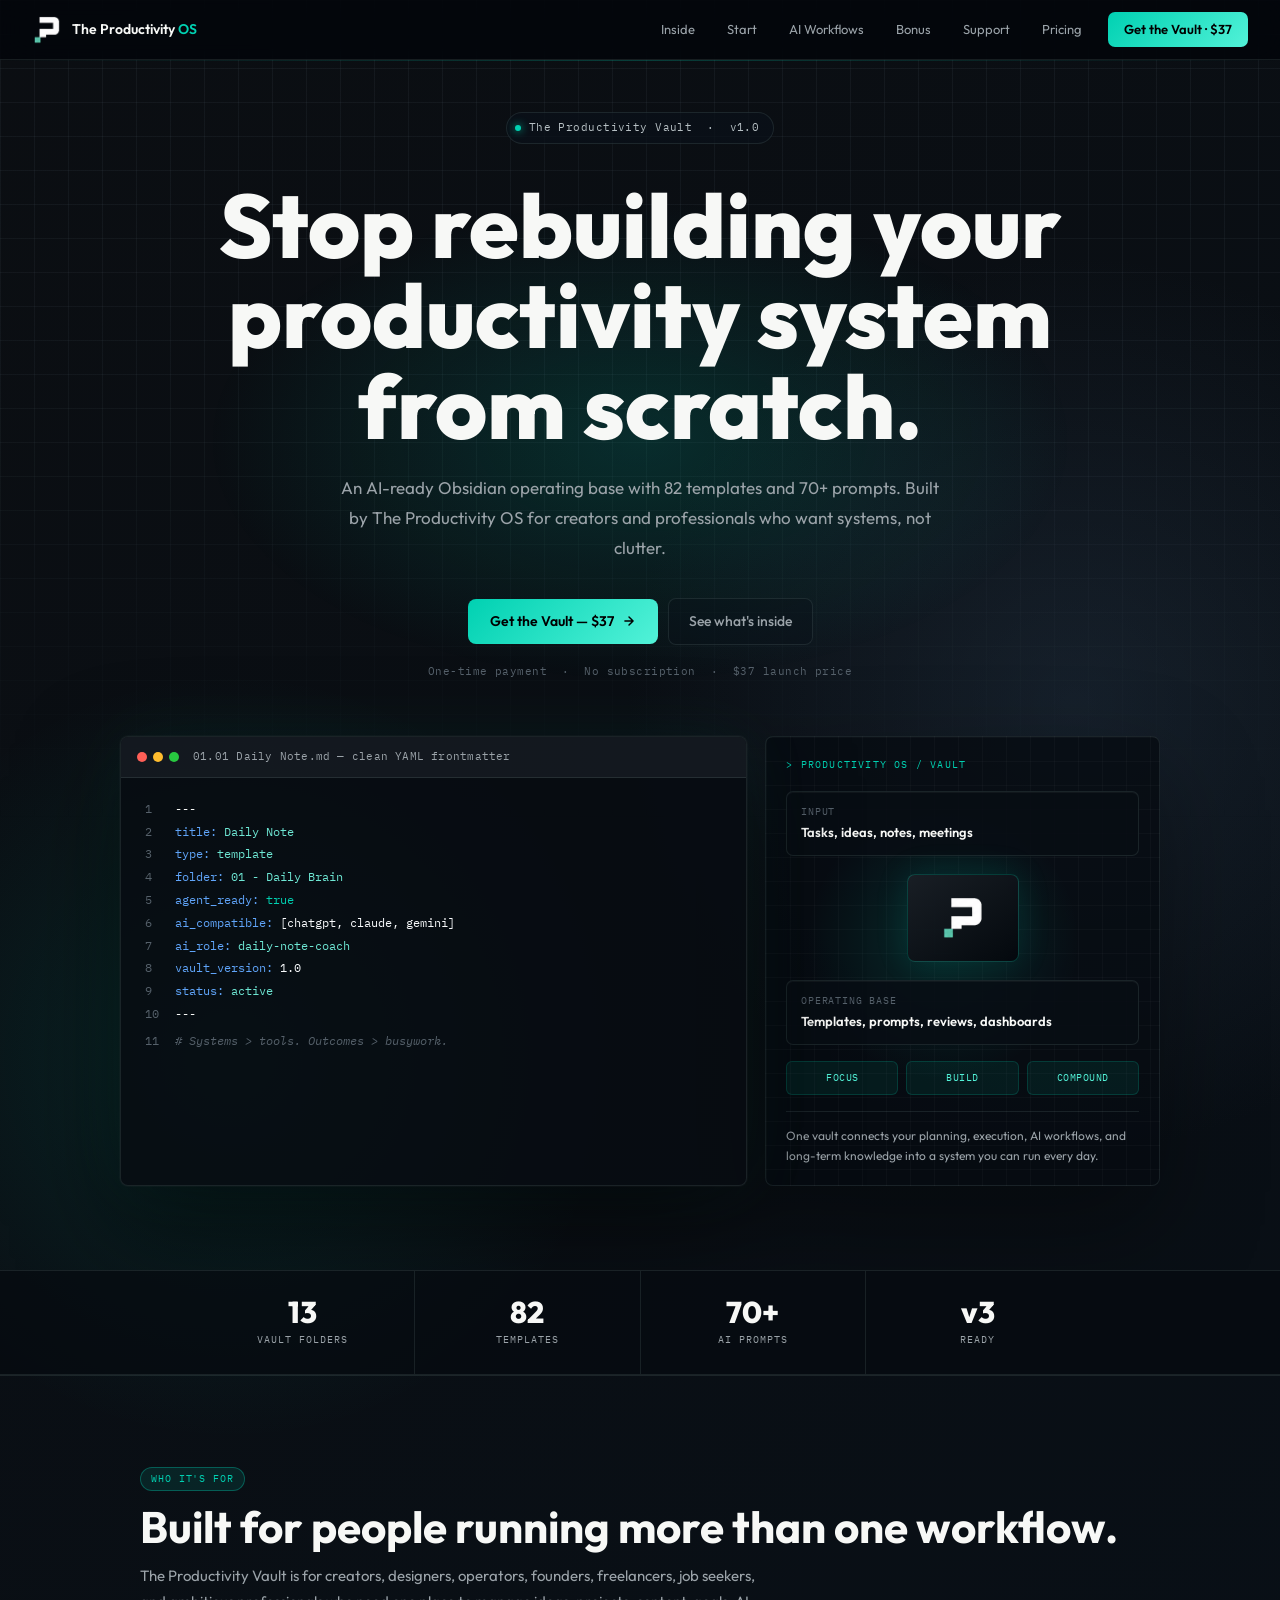
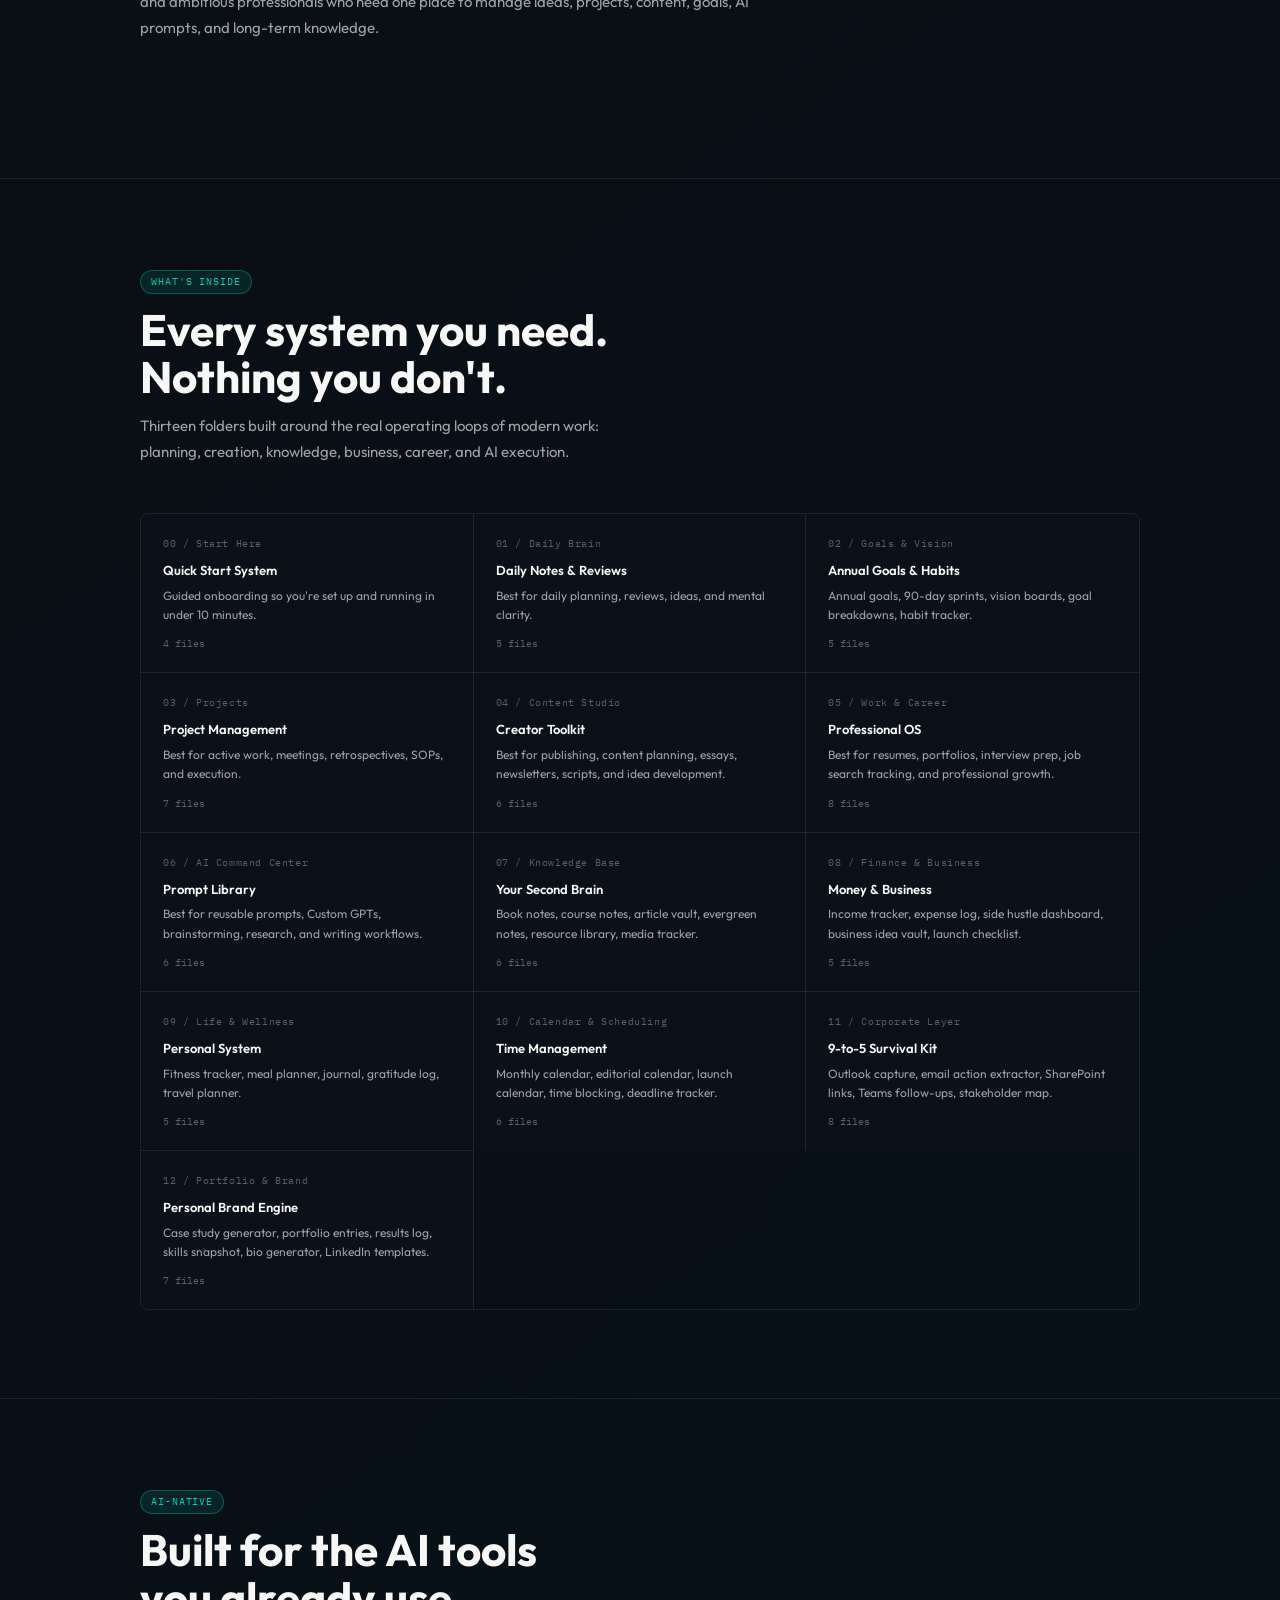
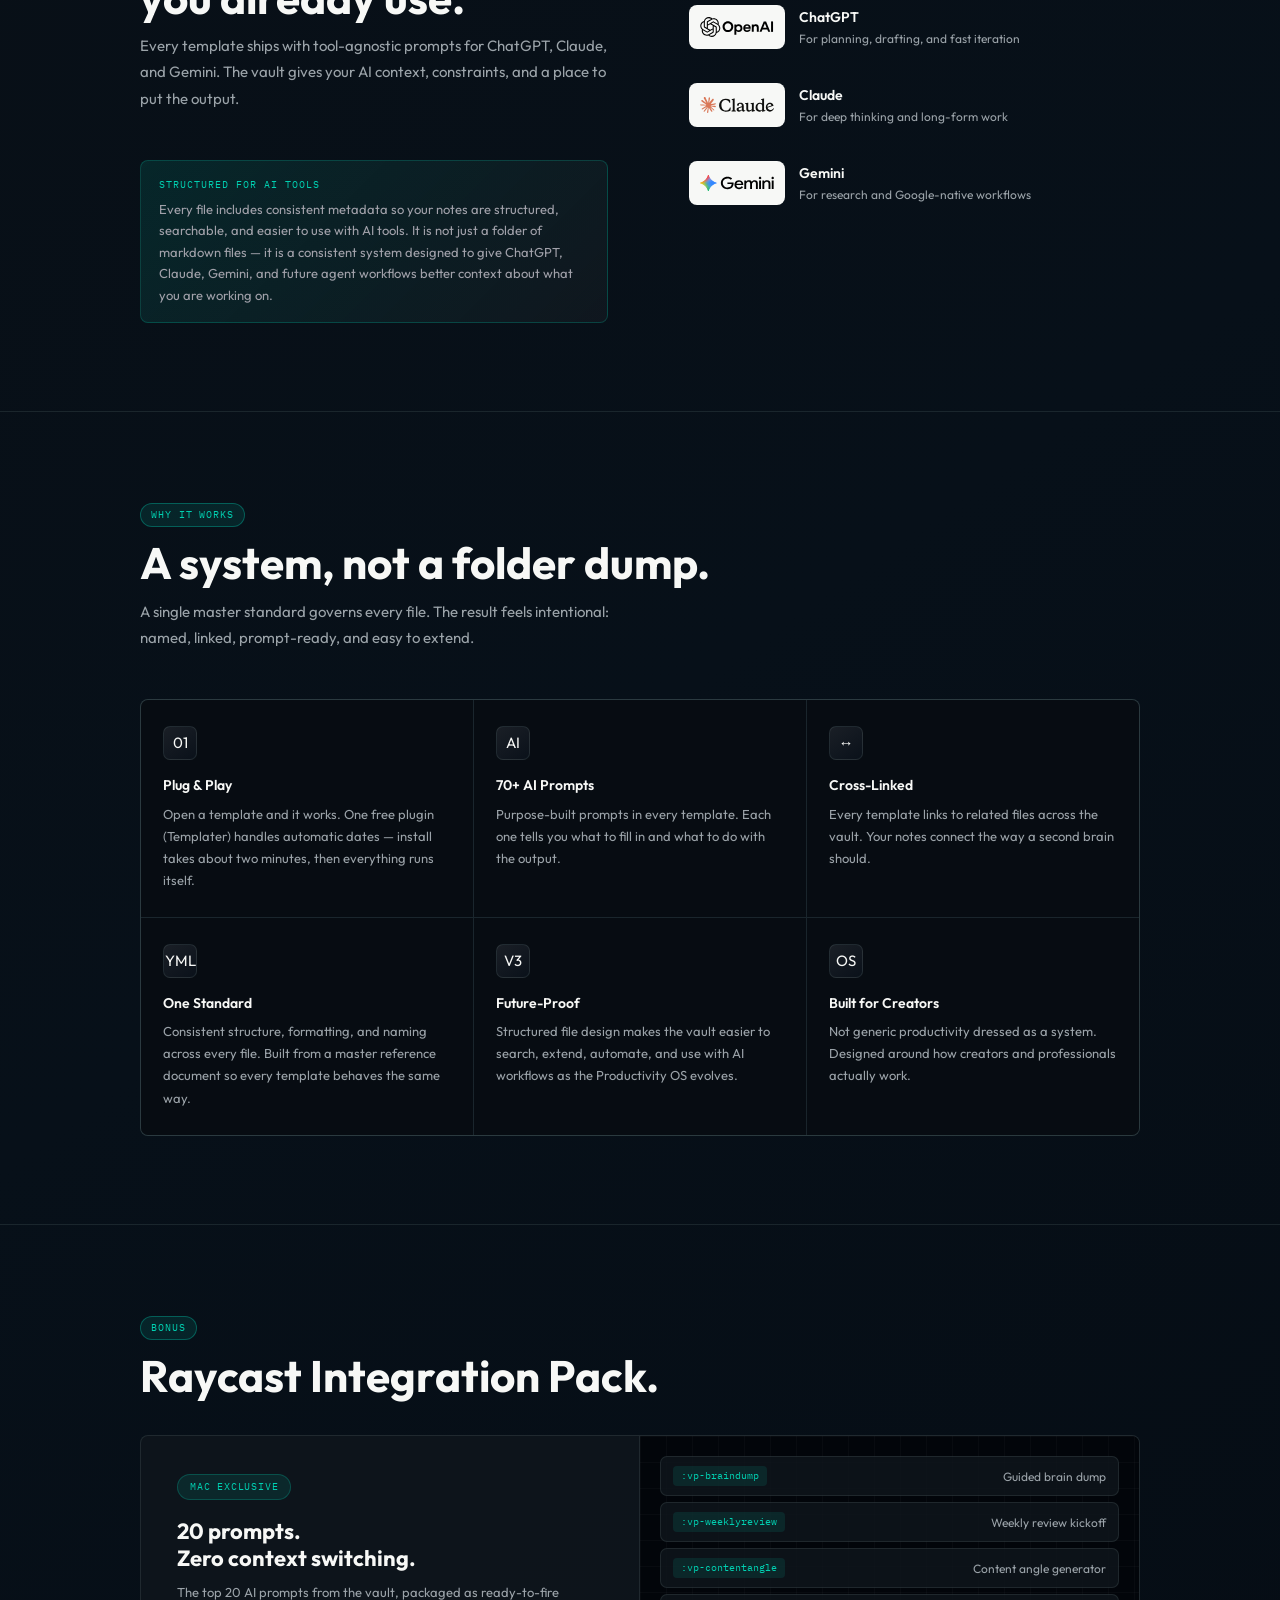
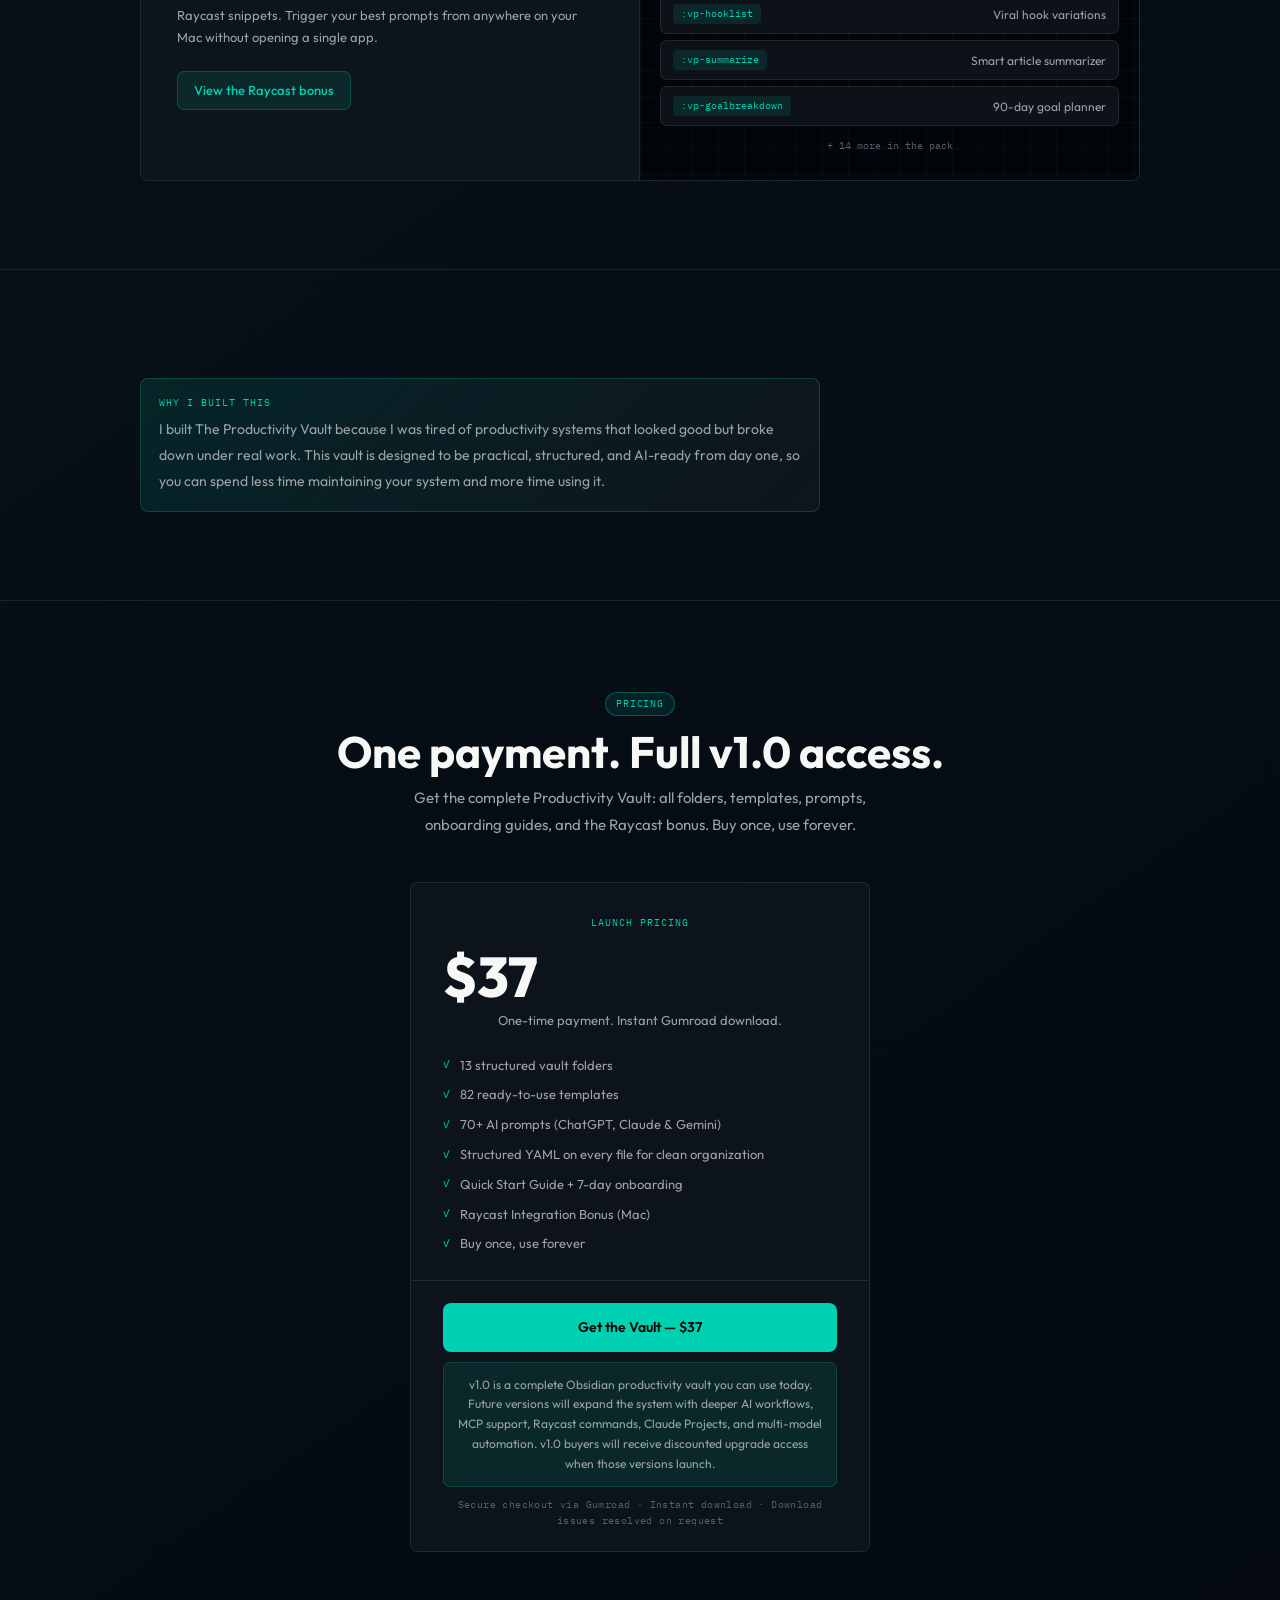
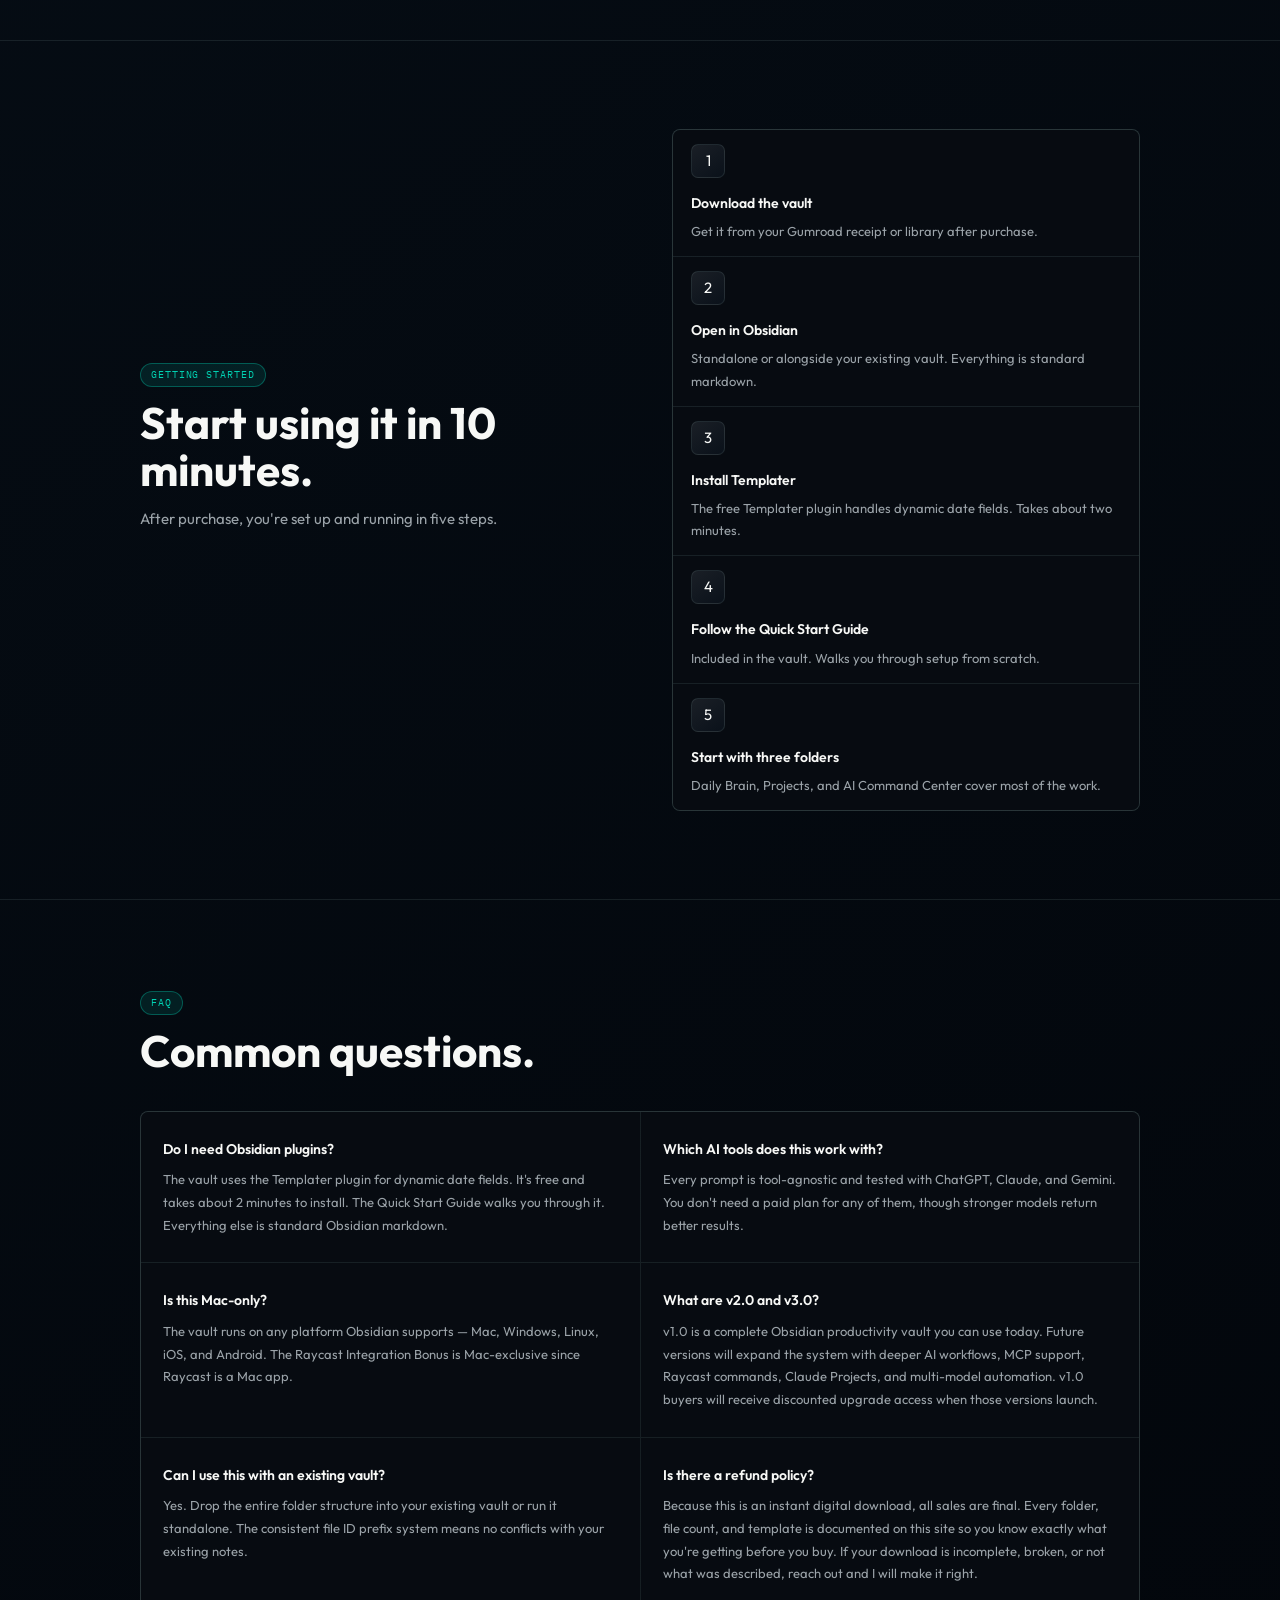
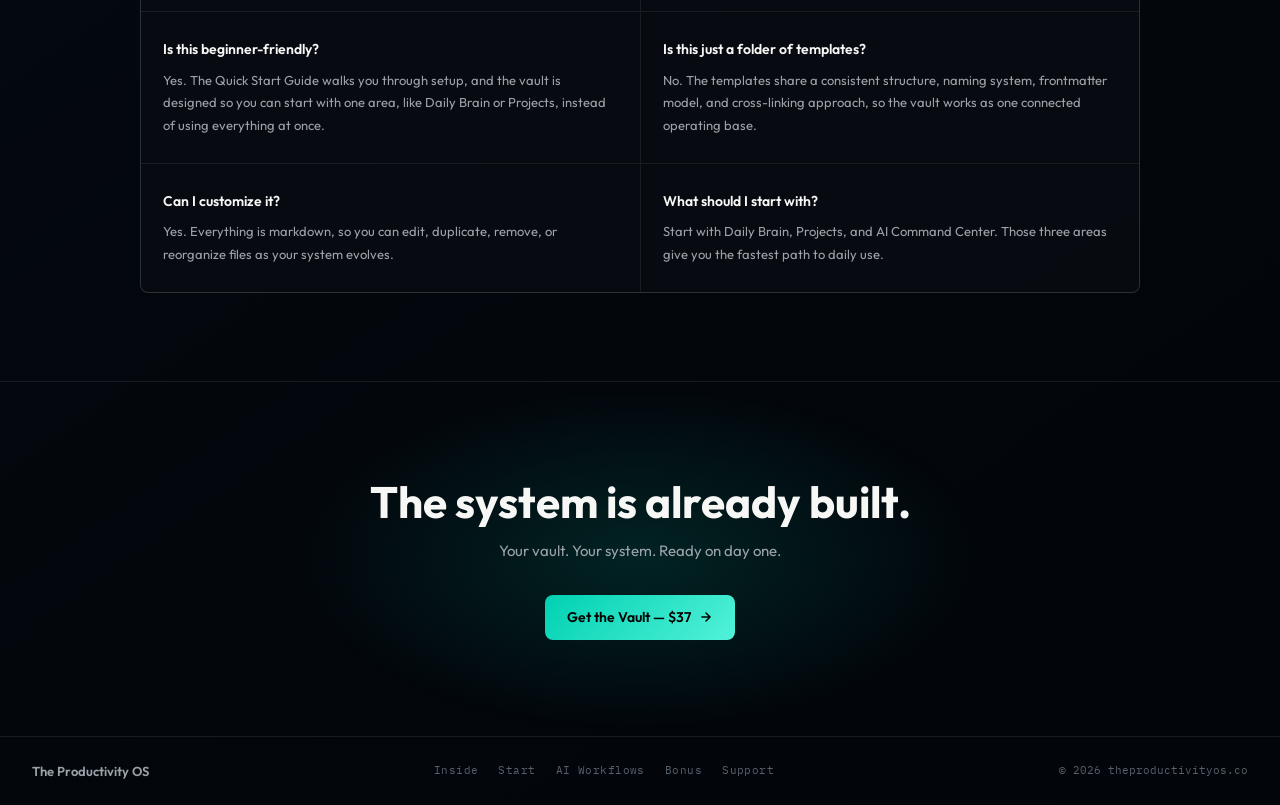
==== commit 97bce6a3: "Apply all 20 copy and UI tasks: remove marquee, eyebrow pill style, hero badge/sub, nav middot CTA, " ====
--- a/index.html
+++ b/index.html
@@ -604,38 +604,6 @@
       text-transform: uppercase;
     }
 
-    /* ── MARQUEE ── */
-    .marquee-wrap {
-      position: relative;
-      z-index: 1;
-      overflow: hidden;
-      border-bottom: 1px solid var(--border);
-      padding: 13px 0;
-      background: rgba(6, 11, 17, 0.72);
-    }
-
-    .marquee-track {
-      display: flex;
-      width: max-content;
-      animation: marquee 30s linear infinite;
-    }
-
-    .mi {
-      font-family: 'IBM Plex Mono', monospace;
-      font-size: 11px;
-      letter-spacing: 0.08em;
-      text-transform: uppercase;
-      color: #6f7a83;
-      padding: 0 28px;
-      white-space: nowrap;
-    }
-
-    .mi::after { content: ' /'; color: var(--border); margin-left: 8px; }
-
-    @keyframes marquee {
-      from { transform: translateX(0); }
-      to   { transform: translateX(-50%); }
-    }
 
     /* ── SECTIONS ── */
     .sf {
@@ -653,20 +621,16 @@
     .eyebrow {
       display: inline-flex;
       align-items: center;
-      gap: 10px;
       font-family: 'IBM Plex Mono', monospace;
-      font-size: 11px;
-      letter-spacing: 0.1em;
+      font-size: 10px;
+      letter-spacing: 0.09em;
       text-transform: uppercase;
       color: var(--accent);
-      margin-bottom: 14px;
-    }
-
-    .eyebrow::before {
-      content: '';
-      display: block;
-      width: 18px; height: 1px;
-      background: var(--accent);
+      margin-bottom: 12px;
+      border: 1px solid var(--border-hover);
+      background: var(--accent-dim);
+      border-radius: 100px;
+      padding: 3px 10px;
     }
 
     h2 {
@@ -1083,7 +1047,6 @@
 
     @media (prefers-reduced-motion: reduce) {
       .badge-dot { animation: none; opacity: 1; }
-      .marquee-track { animation: none; }
       .hero-badge, .hero-title, .hero-sub, .hero-actions, .hero-note, .hero-product { animation: none; opacity: 1; transform: none; }
       .reveal { transition: none; }
     }
@@ -1207,22 +1170,22 @@
   <div class="nav-right">
     <a class="nav-link" href="inside.html">Inside</a>
     <a class="nav-link" href="start.html">Start</a>
-    <a class="nav-link" href="ai-workflows.html">AI workflows</a>
+    <a class="nav-link" href="ai-workflows.html">AI Workflows</a>
     <a class="nav-link" href="bonus.html">Bonus</a>
     <a class="nav-link" href="support.html">Support</a>
     <a class="nav-link" href="#pricing">Pricing</a>
-    <a class="nav-cta" href="https://theproductivityos.gumroad.com/l/productivity-vault" target="_blank" rel="noopener noreferrer">Get the Vault — $37</a>
+    <a class="nav-cta" href="https://theproductivityos.gumroad.com/l/productivity-vault" target="_blank" rel="noopener noreferrer">Get the Vault &middot; $37</a>
     <button class="nav-hamburger" aria-label="Open navigation" aria-expanded="false"><span></span><span></span><span></span></button>
   </div>
 </nav>
 <div class="nav-mobile" id="nav-mobile" aria-hidden="true">
   <a class="nav-mobile-link" href="inside.html">Inside</a>
   <a class="nav-mobile-link" href="start.html">Start</a>
-  <a class="nav-mobile-link" href="ai-workflows.html">AI workflows</a>
+  <a class="nav-mobile-link" href="ai-workflows.html">AI Workflows</a>
   <a class="nav-mobile-link" href="bonus.html">Bonus</a>
   <a class="nav-mobile-link" href="support.html">Support</a>
   <a class="nav-mobile-link" href="#pricing">Pricing</a>
-  <a class="nav-mobile-cta" href="https://theproductivityos.gumroad.com/l/productivity-vault" target="_blank" rel="noopener noreferrer">Get the Vault — $37</a>
+  <a class="nav-mobile-cta" href="https://theproductivityos.gumroad.com/l/productivity-vault" target="_blank" rel="noopener noreferrer">Get the Vault &middot; $37</a>
 </div>
 
 <!-- HERO -->
@@ -1231,7 +1194,7 @@
 
   <div class="hero-badge">
     <div class="badge-dot"></div>
-    v1.0 now available &nbsp;/&nbsp; The Productivity Vault
+    The Productivity Vault &nbsp;·&nbsp; v1.0
   </div>
 
   <h1 class="hero-title">
@@ -1239,7 +1202,7 @@
   </h1>
 
   <p class="hero-sub">
-    The Productivity Vault is a complete Obsidian operating base for planning, projects, content, knowledge, career, and AI workflows. It includes 82 ready-to-use templates, 70+ AI prompts, and a clean structure you can run every day.
+    An AI-ready Obsidian operating base with 82 templates and 70+ prompts. Built by The Productivity OS for creators and professionals who want systems, not clutter.
   </p>
 
   <div class="hero-actions">
@@ -1258,7 +1221,7 @@
         <div class="wd r"></div>
         <div class="wd y"></div>
         <div class="wd g"></div>
-        <span class="window-title">01.01 Daily Note.md / clean YAML frontmatter</span>
+        <span class="window-title">01.01 Daily Note.md — clean YAML frontmatter</span>
       </div>
       <div class="window-body">
         <div class="cl"><span class="ln">1</span><span>---</span></div>
@@ -1296,17 +1259,10 @@
     <div class="stat-cell"><div class="stat-n">13</div><div class="stat-l">Vault Folders</div></div>
     <div class="stat-cell"><div class="stat-n">82</div><div class="stat-l">Templates</div></div>
     <div class="stat-cell"><div class="stat-n">70+</div><div class="stat-l">AI Prompts</div></div>
-    <div class="stat-cell"><div class="stat-n">3</div><div class="stat-l">ChatGPT, Claude + Gemini</div></div>
+    <div class="stat-cell"><div class="stat-n">v3</div><div class="stat-l">Ready</div></div>
   </div>
 </div>
 
-<!-- MARQUEE -->
-<div class="marquee-wrap">
-  <div class="marquee-track" aria-hidden="true">
-    <span class="mi">Daily Brain</span><span class="mi">Goals & Vision</span><span class="mi">Projects</span><span class="mi">Content Studio</span><span class="mi">Work & Career</span><span class="mi">AI Command Center</span><span class="mi">Knowledge Base</span><span class="mi">Finance & Business</span><span class="mi">Life & Wellness</span><span class="mi">Calendar & Scheduling</span><span class="mi">Corporate Layer</span><span class="mi">Portfolio & Brand</span><span class="mi">Raycast Bonus</span>
-    <span class="mi">Daily Brain</span><span class="mi">Goals & Vision</span><span class="mi">Projects</span><span class="mi">Content Studio</span><span class="mi">Work & Career</span><span class="mi">AI Command Center</span><span class="mi">Knowledge Base</span><span class="mi">Finance & Business</span><span class="mi">Life & Wellness</span><span class="mi">Calendar & Scheduling</span><span class="mi">Corporate Layer</span><span class="mi">Portfolio & Brand</span><span class="mi">Raycast Bonus</span>
-  </div>
-</div>
 
 <!-- WHO IT'S FOR -->
 <div class="sf">
@@ -1491,7 +1447,7 @@
 <!-- BOTTOM CTA -->
 <div class="cta-section">
   <div class="cta-glow"></div>
-  <h2 class="reveal">Stop rebuilding from scratch.</h2>
+  <h2 class="reveal">The system is already built.</h2>
   <p class="reveal">Your vault. Your system. Ready on day one.</p>
   <a class="btn-primary reveal" href="https://theproductivityos.gumroad.com/l/productivity-vault" target="_blank" rel="noopener noreferrer">
     Get the Vault — $37
@@ -1505,11 +1461,9 @@
   <div class="fl-links">
     <a class="fl-link" href="inside.html">Inside</a>
     <a class="fl-link" href="start.html">Start</a>
-    <a class="fl-link" href="ai-workflows.html">AI workflows</a>
+    <a class="fl-link" href="ai-workflows.html">AI Workflows</a>
     <a class="fl-link" href="bonus.html">Bonus</a>
     <a class="fl-link" href="support.html">Support</a>
-    <a class="fl-link" href="#pricing">Pricing</a>
-    <a class="fl-link" href="https://theproductivityos.gumroad.com/l/productivity-vault" target="_blank" rel="noopener noreferrer">Get the Vault — $37</a>
   </div>
   <div class="fl-copy">© 2026 theproductivityos.co</div>
 </footer>
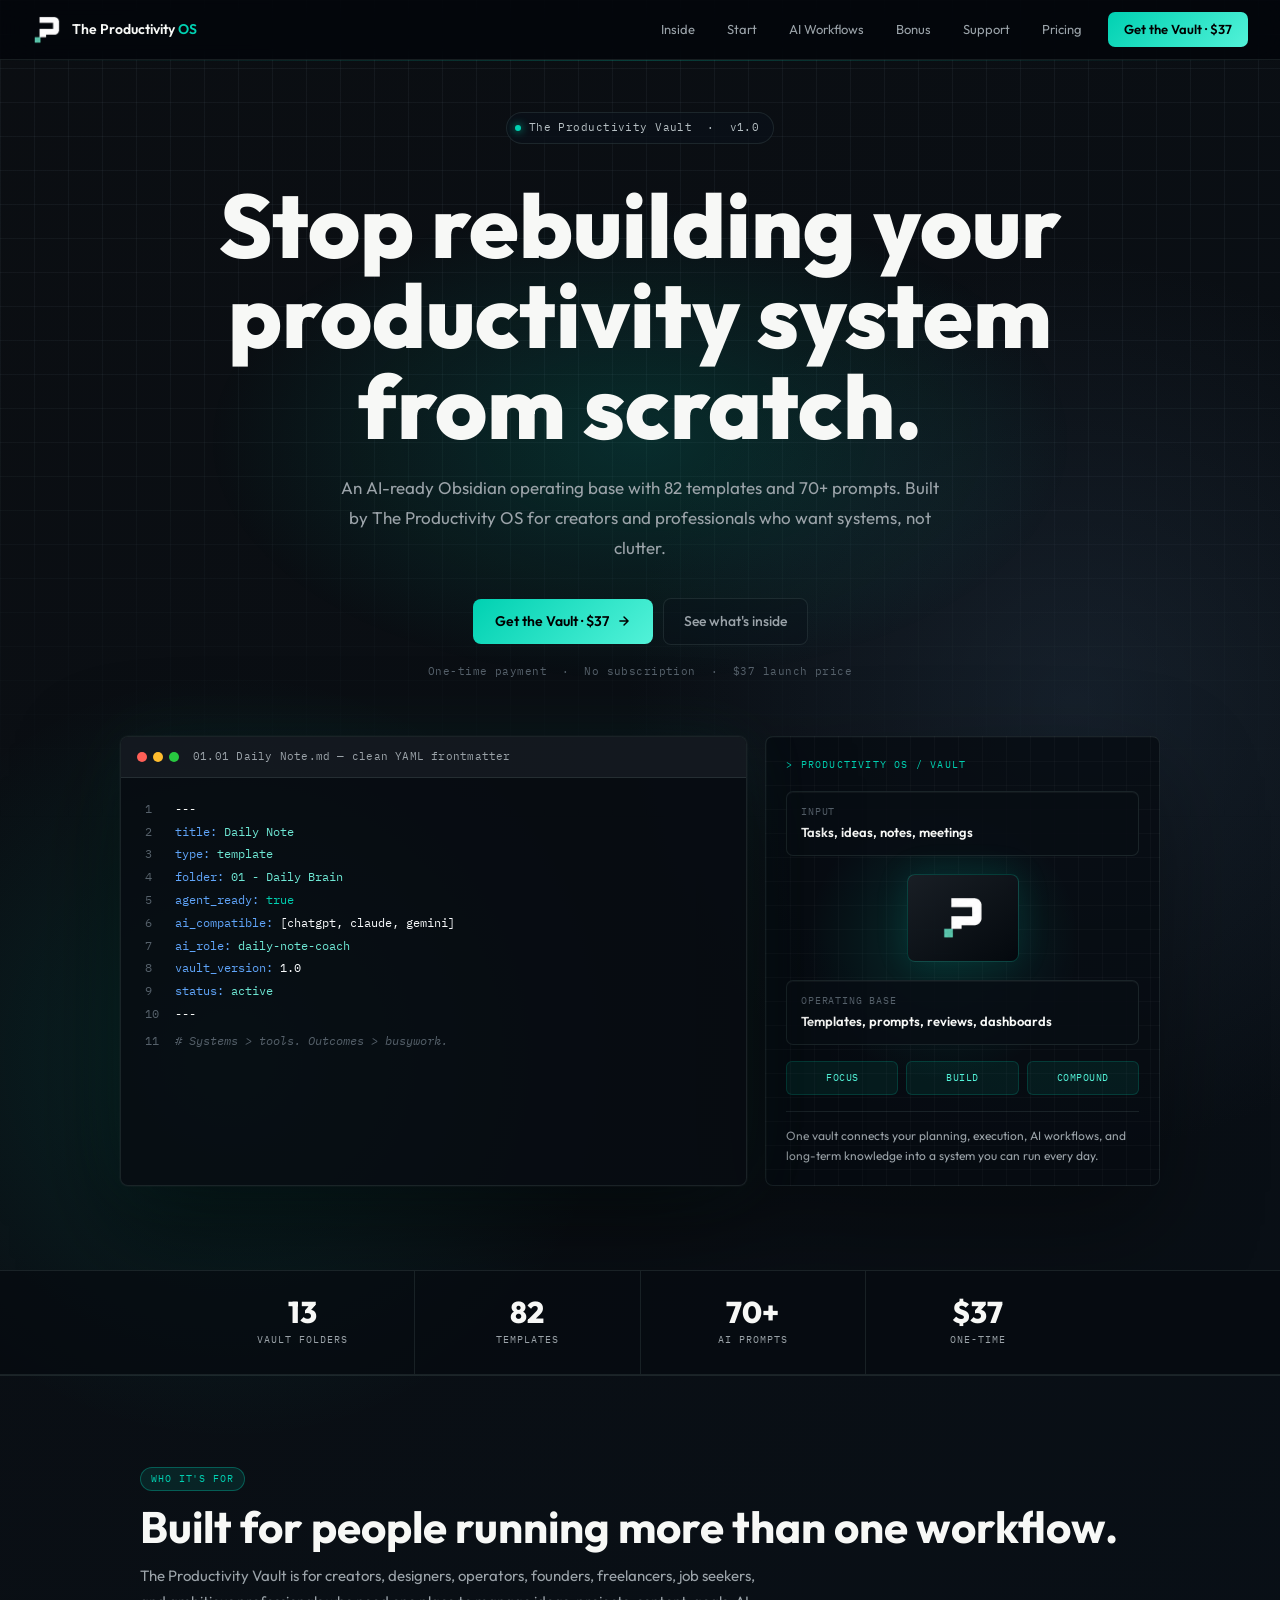
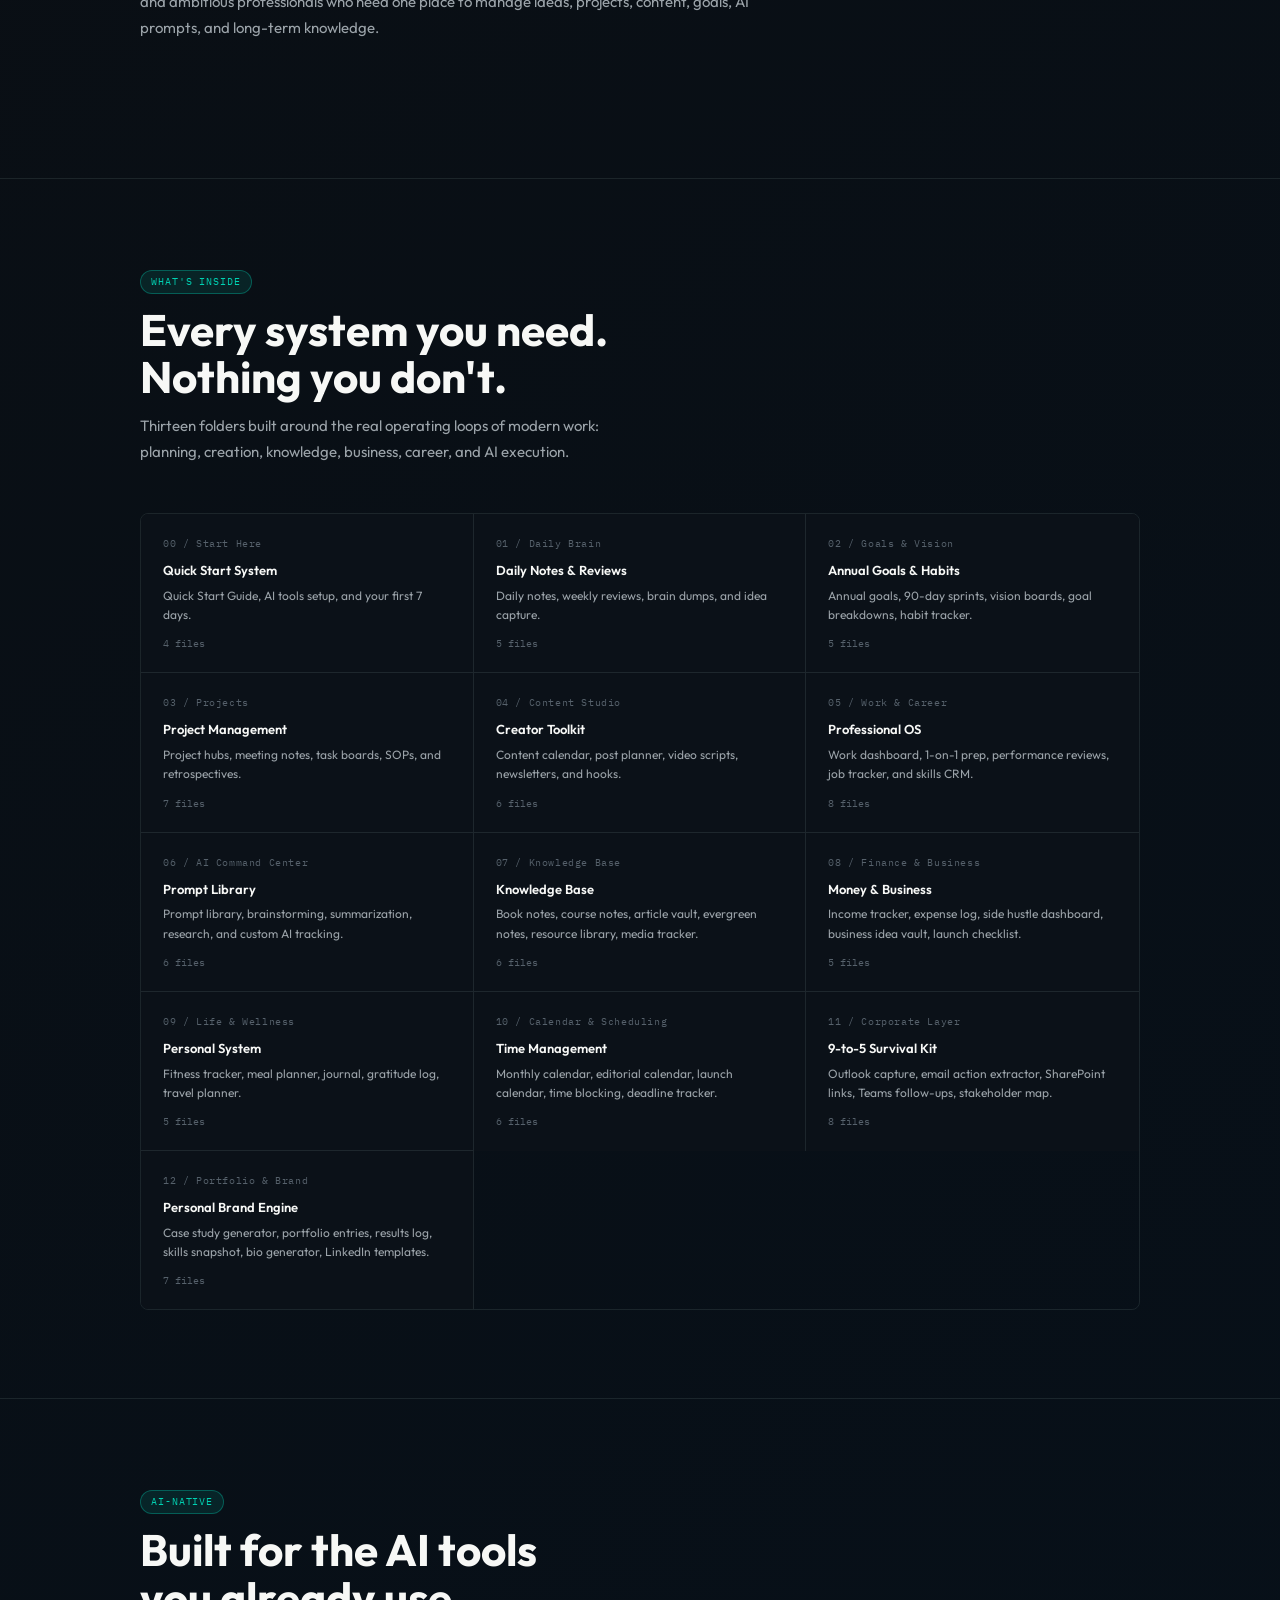
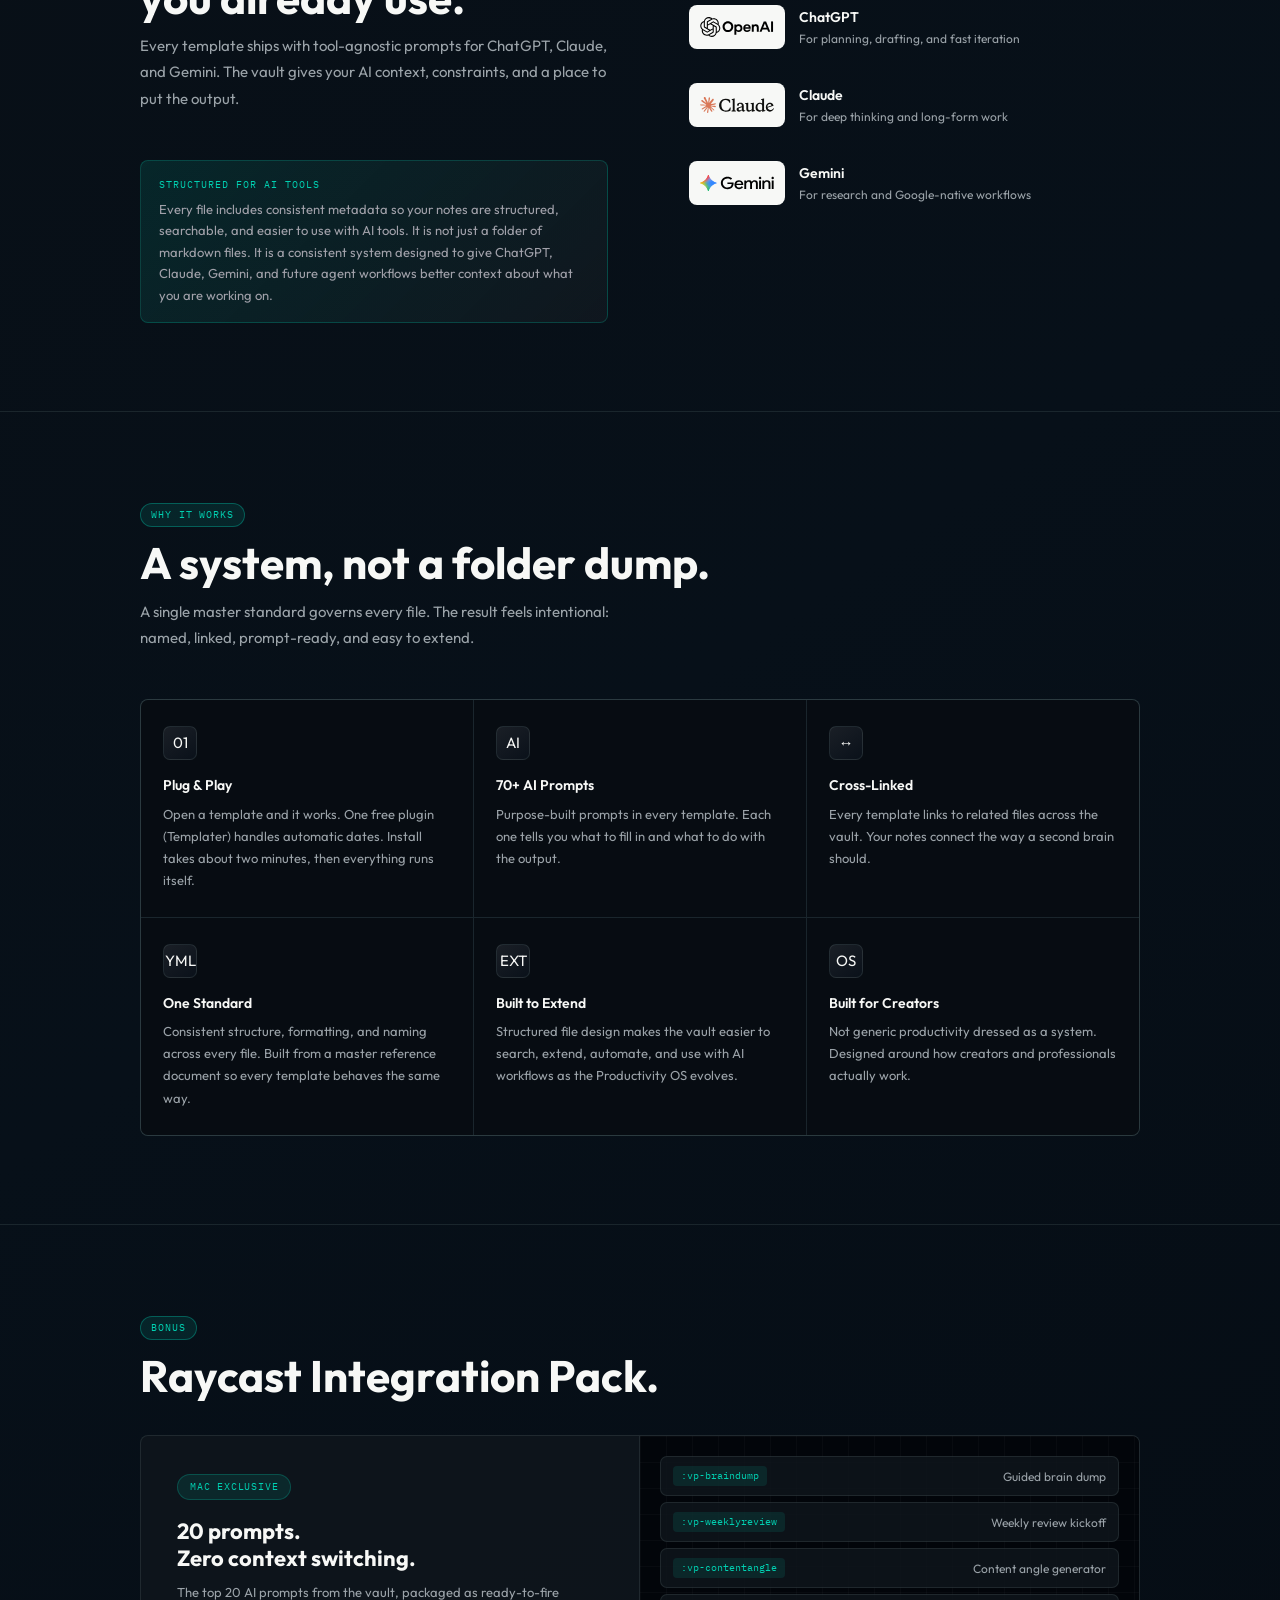
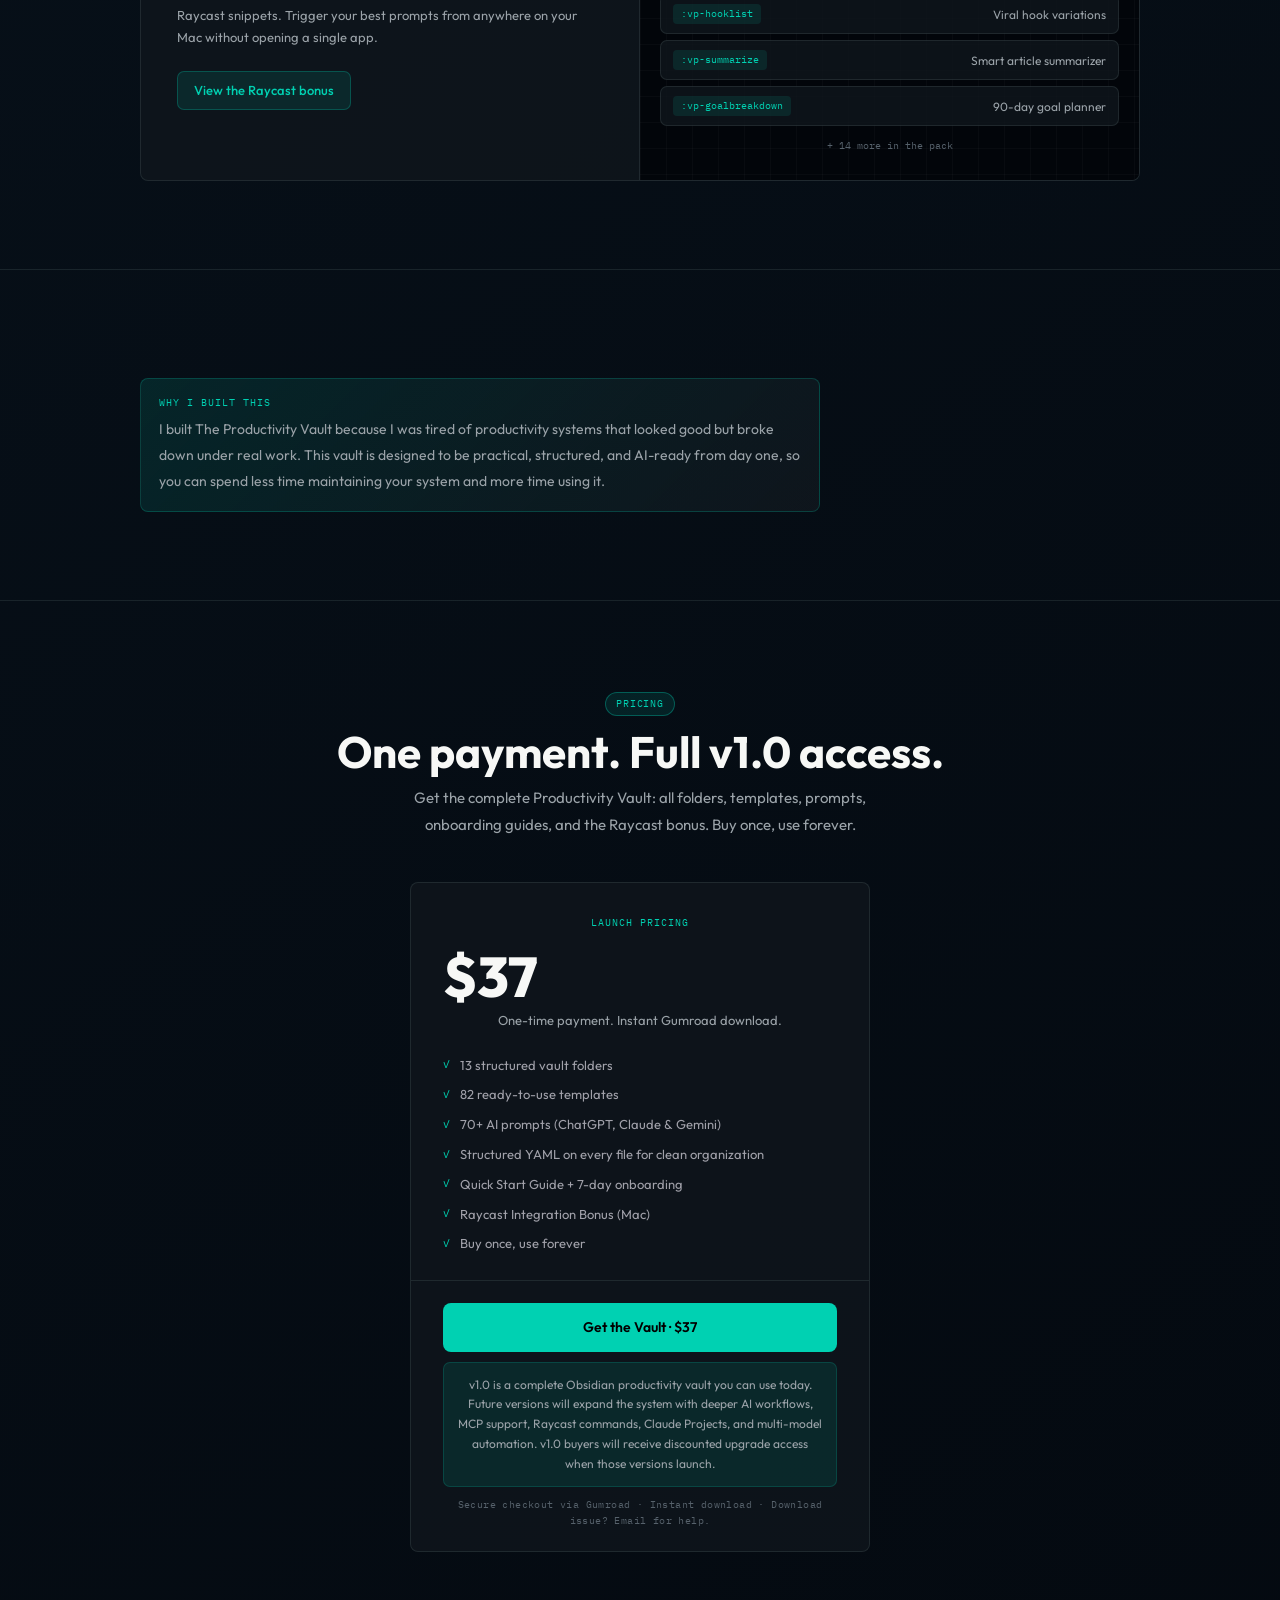
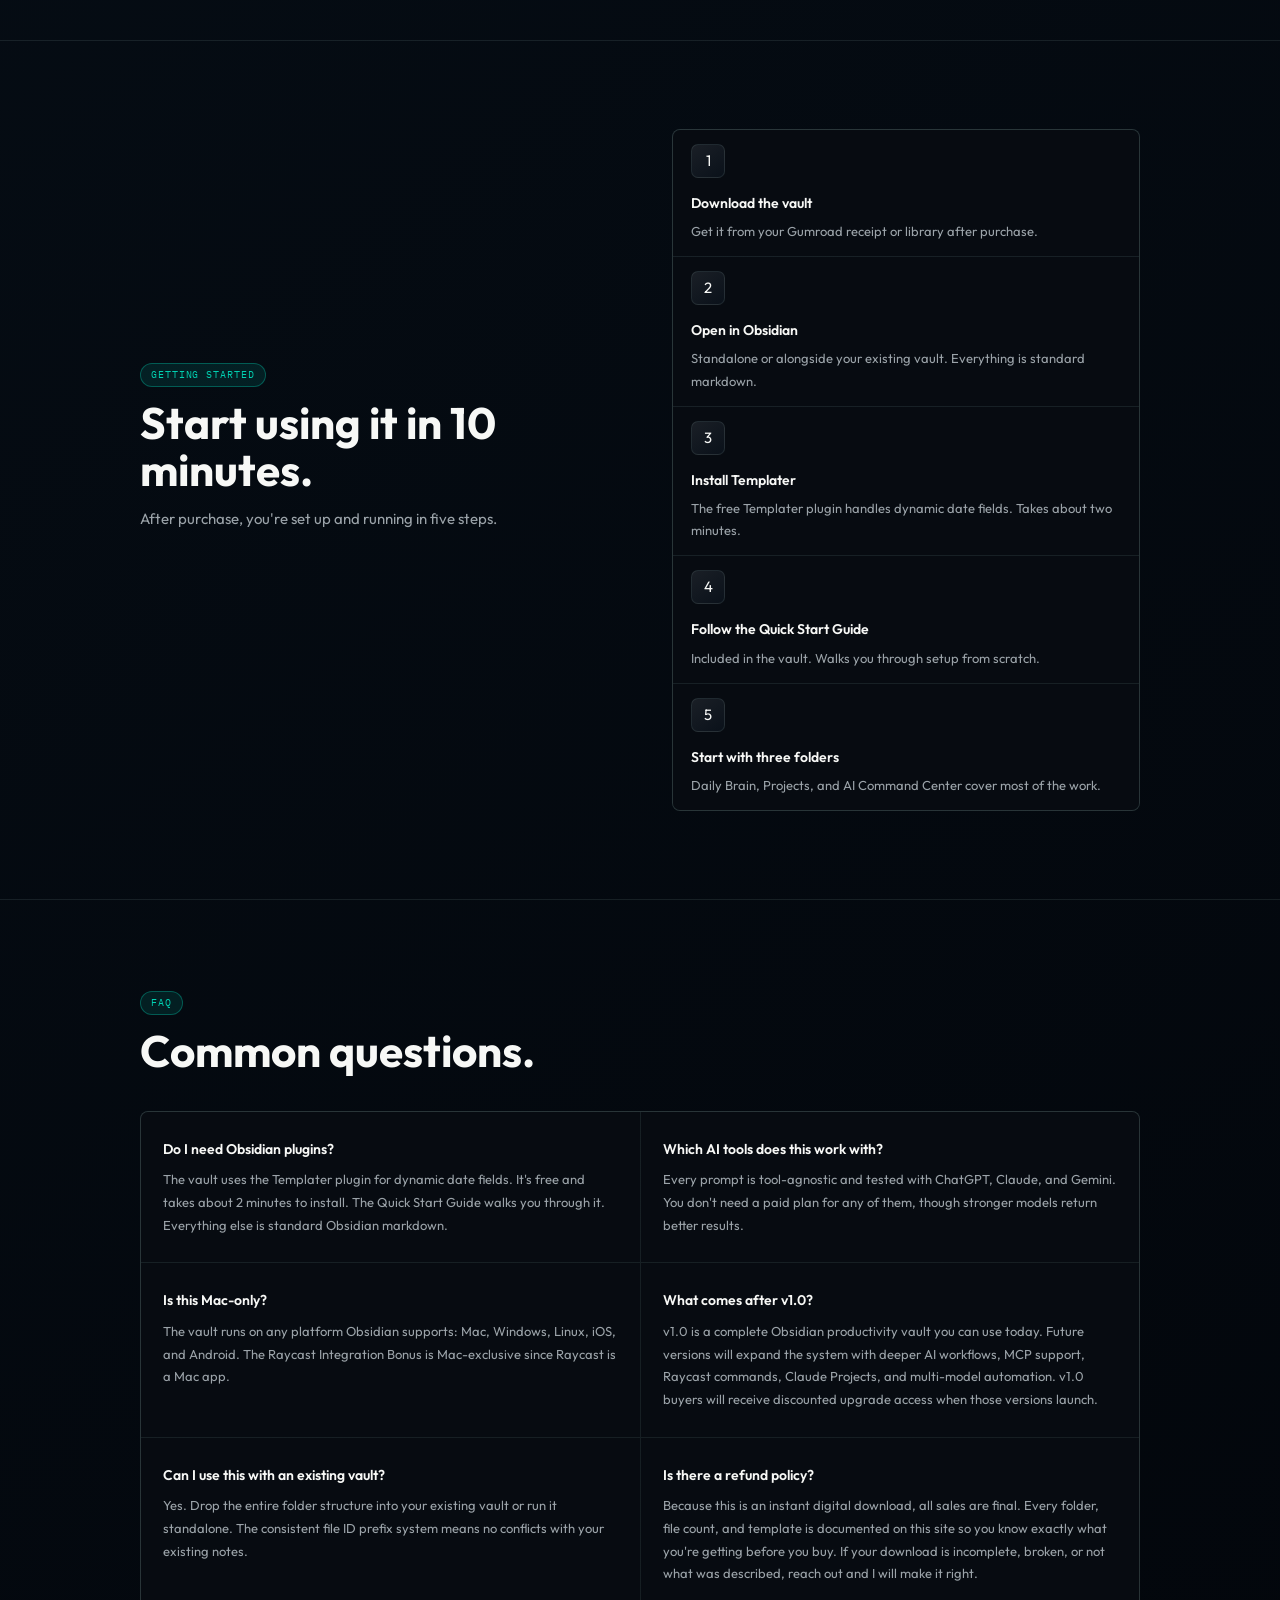
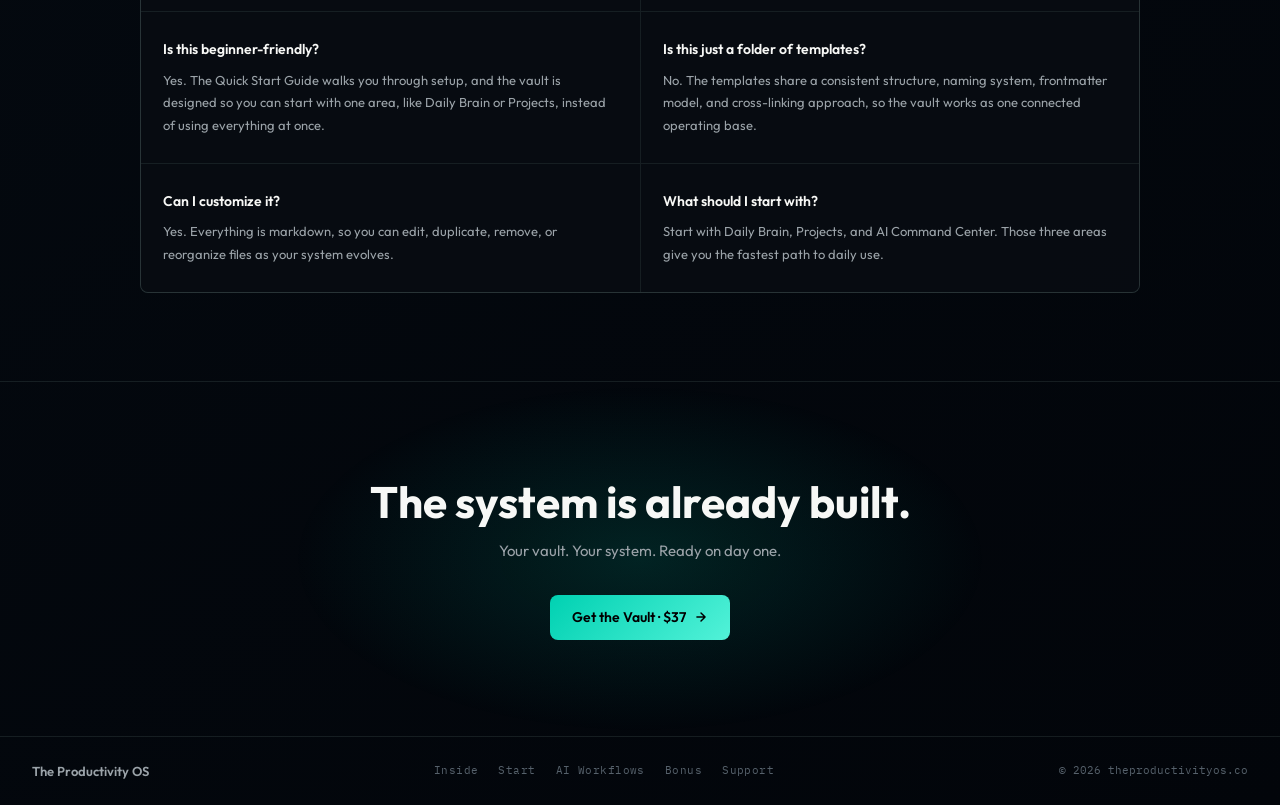
==== commit 71b32eb6: "clarify: fix em dashes, number formatting, and copy consistency across all pages - Replace all em da" ====
--- a/index.html
+++ b/index.html
@@ -1207,7 +1207,7 @@
 
   <div class="hero-actions">
     <a class="btn-primary" href="https://theproductivityos.gumroad.com/l/productivity-vault" target="_blank" rel="noopener noreferrer">
-      Get the Vault — $37
+      Get the Vault · $37
       <svg width="14" height="14" viewBox="0 0 24 24" fill="none" stroke="currentColor" stroke-width="2.5" stroke-linecap="round" stroke-linejoin="round"><path d="M5 12h14M12 5l7 7-7 7"/></svg>
     </a>
     <a class="btn-secondary" href="inside.html">See what's inside</a>
@@ -1259,7 +1259,7 @@
     <div class="stat-cell"><div class="stat-n">13</div><div class="stat-l">Vault Folders</div></div>
     <div class="stat-cell"><div class="stat-n">82</div><div class="stat-l">Templates</div></div>
     <div class="stat-cell"><div class="stat-n">70+</div><div class="stat-l">AI Prompts</div></div>
-    <div class="stat-cell"><div class="stat-n">v3</div><div class="stat-l">Ready</div></div>
+    <div class="stat-cell"><div class="stat-n">$37</div><div class="stat-l">One-time</div></div>
   </div>
 </div>
 
@@ -1281,14 +1281,14 @@
     <p class="sub reveal">Thirteen folders built around the real operating loops of modern work: planning, creation, knowledge, business, career, and AI execution.</p>
 
     <div class="vault-grid reveal">
-      <div class="vc"><div class="vn">00 / Start Here</div><div class="vt">Quick Start System</div><div class="vd">Guided onboarding so you're set up and running in under 10 minutes.</div><div class="vct">4 files</div></div>
-      <div class="vc"><div class="vn">01 / Daily Brain</div><div class="vt">Daily Notes & Reviews</div><div class="vd">Best for daily planning, reviews, ideas, and mental clarity.</div><div class="vct">5 files</div></div>
+      <div class="vc"><div class="vn">00 / Start Here</div><div class="vt">Quick Start System</div><div class="vd">Quick Start Guide, AI tools setup, and your first 7 days.</div><div class="vct">4 files</div></div>
+      <div class="vc"><div class="vn">01 / Daily Brain</div><div class="vt">Daily Notes & Reviews</div><div class="vd">Daily notes, weekly reviews, brain dumps, and idea capture.</div><div class="vct">5 files</div></div>
       <div class="vc"><div class="vn">02 / Goals & Vision</div><div class="vt">Annual Goals & Habits</div><div class="vd">Annual goals, 90-day sprints, vision boards, goal breakdowns, habit tracker.</div><div class="vct">5 files</div></div>
-      <div class="vc"><div class="vn">03 / Projects</div><div class="vt">Project Management</div><div class="vd">Best for active work, meetings, retrospectives, SOPs, and execution.</div><div class="vct">7 files</div></div>
-      <div class="vc"><div class="vn">04 / Content Studio</div><div class="vt">Creator Toolkit</div><div class="vd">Best for publishing, content planning, essays, newsletters, scripts, and idea development.</div><div class="vct">6 files</div></div>
-      <div class="vc"><div class="vn">05 / Work & Career</div><div class="vt">Professional OS</div><div class="vd">Best for resumes, portfolios, interview prep, job search tracking, and professional growth.</div><div class="vct">8 files</div></div>
-      <div class="vc"><div class="vn">06 / AI Command Center</div><div class="vt">Prompt Library</div><div class="vd">Best for reusable prompts, Custom GPTs, brainstorming, research, and writing workflows.</div><div class="vct">6 files</div></div>
-      <div class="vc"><div class="vn">07 / Knowledge Base</div><div class="vt">Your Second Brain</div><div class="vd">Book notes, course notes, article vault, evergreen notes, resource library, media tracker.</div><div class="vct">6 files</div></div>
+      <div class="vc"><div class="vn">03 / Projects</div><div class="vt">Project Management</div><div class="vd">Project hubs, meeting notes, task boards, SOPs, and retrospectives.</div><div class="vct">7 files</div></div>
+      <div class="vc"><div class="vn">04 / Content Studio</div><div class="vt">Creator Toolkit</div><div class="vd">Content calendar, post planner, video scripts, newsletters, and hooks.</div><div class="vct">6 files</div></div>
+      <div class="vc"><div class="vn">05 / Work & Career</div><div class="vt">Professional OS</div><div class="vd">Work dashboard, 1-on-1 prep, performance reviews, job tracker, and skills CRM.</div><div class="vct">8 files</div></div>
+      <div class="vc"><div class="vn">06 / AI Command Center</div><div class="vt">Prompt Library</div><div class="vd">Prompt library, brainstorming, summarization, research, and custom AI tracking.</div><div class="vct">6 files</div></div>
+      <div class="vc"><div class="vn">07 / Knowledge Base</div><div class="vt">Knowledge Base</div><div class="vd">Book notes, course notes, article vault, evergreen notes, resource library, media tracker.</div><div class="vct">6 files</div></div>
       <div class="vc"><div class="vn">08 / Finance & Business</div><div class="vt">Money & Business</div><div class="vd">Income tracker, expense log, side hustle dashboard, business idea vault, launch checklist.</div><div class="vct">5 files</div></div>
       <div class="vc"><div class="vn">09 / Life & Wellness</div><div class="vt">Personal System</div><div class="vd">Fitness tracker, meal planner, journal, gratitude log, travel planner.</div><div class="vct">5 files</div></div>
       <div class="vc"><div class="vn">10 / Calendar & Scheduling</div><div class="vt">Time Management</div><div class="vd">Monthly calendar, editorial calendar, launch calendar, time blocking, deadline tracker.</div><div class="vct">6 files</div></div>
@@ -1308,7 +1308,7 @@
         <p class="sub reveal">Every template ships with tool-agnostic prompts for ChatGPT, Claude, and Gemini. The vault gives your AI context, constraints, and a place to put the output.</p>
         <div class="agent-card reveal">
           <div class="agent-label">Structured for AI tools</div>
-          <div class="agent-text">Every file includes consistent metadata so your notes are structured, searchable, and easier to use with AI tools. It is not just a folder of markdown files — it is a consistent system designed to give ChatGPT, Claude, Gemini, and future agent workflows better context about what you are working on.</div>
+          <div class="agent-text">Every file includes consistent metadata so your notes are structured, searchable, and easier to use with AI tools. It is not just a folder of markdown files. It is a consistent system designed to give ChatGPT, Claude, Gemini, and future agent workflows better context about what you are working on.</div>
         </div>
       </div>
       <div class="ai-tools reveal">
@@ -1327,11 +1327,11 @@
     <h2 class="reveal">A system, not a folder dump.</h2>
     <p class="sub reveal">A single master standard governs every file. The result feels intentional: named, linked, prompt-ready, and easy to extend.</p>
     <div class="feat-grid reveal">
-      <div class="fc"><div class="fi">01</div><div class="ft">Plug & Play</div><div class="fd">Open a template and it works. One free plugin (Templater) handles automatic dates — install takes about two minutes, then everything runs itself.</div></div>
+      <div class="fc"><div class="fi">01</div><div class="ft">Plug & Play</div><div class="fd">Open a template and it works. One free plugin (Templater) handles automatic dates. Install takes about two minutes, then everything runs itself.</div></div>
       <div class="fc"><div class="fi">AI</div><div class="ft">70+ AI Prompts</div><div class="fd">Purpose-built prompts in every template. Each one tells you what to fill in and what to do with the output.</div></div>
       <div class="fc"><div class="fi">↔</div><div class="ft">Cross-Linked</div><div class="fd">Every template links to related files across the vault. Your notes connect the way a second brain should.</div></div>
       <div class="fc"><div class="fi">YML</div><div class="ft">One Standard</div><div class="fd">Consistent structure, formatting, and naming across every file. Built from a master reference document so every template behaves the same way.</div></div>
-      <div class="fc"><div class="fi">V3</div><div class="ft">Future-Proof</div><div class="fd">Structured file design makes the vault easier to search, extend, automate, and use with AI workflows as the Productivity OS evolves.</div></div>
+      <div class="fc"><div class="fi">EXT</div><div class="ft">Built to Extend</div><div class="fd">Structured file design makes the vault easier to search, extend, automate, and use with AI workflows as the Productivity OS evolves.</div></div>
       <div class="fc"><div class="fi">OS</div><div class="ft">Built for Creators</div><div class="fd">Not generic productivity dressed as a system. Designed around how creators and professionals actually work.</div></div>
     </div>
   </div>
@@ -1395,9 +1395,9 @@
           </div>
         </div>
         <div class="pb">
-          <a class="btn-full" href="https://theproductivityos.gumroad.com/l/productivity-vault" target="_blank" rel="noopener noreferrer">Get the Vault — $37</a>
+          <a class="btn-full" href="https://theproductivityos.gumroad.com/l/productivity-vault" target="_blank" rel="noopener noreferrer">Get the Vault · $37</a>
           <div class="up-note">v1.0 is a complete Obsidian productivity vault you can use today. Future versions will expand the system with deeper AI workflows, MCP support, Raycast commands, Claude Projects, and multi-model automation. v1.0 buyers will receive discounted upgrade access when those versions launch.</div>
-          <div class="pfine">Secure checkout via Gumroad · Instant download · Download issues resolved on request</div>
+          <div class="pfine">Secure checkout via Gumroad · Instant download · Download issue? Email for help.</div>
         </div>
       </div>
     </div>
@@ -1432,8 +1432,8 @@
     <div class="faq-grid reveal">
       <div class="fq"><div class="fqq">Do I need Obsidian plugins?</div><div class="fqa">The vault uses the Templater plugin for dynamic date fields. It's free and takes about 2 minutes to install. The Quick Start Guide walks you through it. Everything else is standard Obsidian markdown.</div></div>
       <div class="fq"><div class="fqq">Which AI tools does this work with?</div><div class="fqa">Every prompt is tool-agnostic and tested with ChatGPT, Claude, and Gemini. You don't need a paid plan for any of them, though stronger models return better results.</div></div>
-      <div class="fq"><div class="fqq">Is this Mac-only?</div><div class="fqa">The vault runs on any platform Obsidian supports — Mac, Windows, Linux, iOS, and Android. The Raycast Integration Bonus is Mac-exclusive since Raycast is a Mac app.</div></div>
-      <div class="fq"><div class="fqq">What are v2.0 and v3.0?</div><div class="fqa">v1.0 is a complete Obsidian productivity vault you can use today. Future versions will expand the system with deeper AI workflows, MCP support, Raycast commands, Claude Projects, and multi-model automation. v1.0 buyers will receive discounted upgrade access when those versions launch.</div></div>
+      <div class="fq"><div class="fqq">Is this Mac-only?</div><div class="fqa">The vault runs on any platform Obsidian supports: Mac, Windows, Linux, iOS, and Android. The Raycast Integration Bonus is Mac-exclusive since Raycast is a Mac app.</div></div>
+      <div class="fq"><div class="fqq">What comes after v1.0?</div><div class="fqa">v1.0 is a complete Obsidian productivity vault you can use today. Future versions will expand the system with deeper AI workflows, MCP support, Raycast commands, Claude Projects, and multi-model automation. v1.0 buyers will receive discounted upgrade access when those versions launch.</div></div>
       <div class="fq"><div class="fqq">Can I use this with an existing vault?</div><div class="fqa">Yes. Drop the entire folder structure into your existing vault or run it standalone. The consistent file ID prefix system means no conflicts with your existing notes.</div></div>
       <div class="fq"><div class="fqq">Is there a refund policy?</div><div class="fqa">Because this is an instant digital download, all sales are final. Every folder, file count, and template is documented on this site so you know exactly what you're getting before you buy. If your download is incomplete, broken, or not what was described, reach out and I will make it right.</div></div>
       <div class="fq"><div class="fqq">Is this beginner-friendly?</div><div class="fqa">Yes. The Quick Start Guide walks you through setup, and the vault is designed so you can start with one area, like Daily Brain or Projects, instead of using everything at once.</div></div>
@@ -1450,7 +1450,7 @@
   <h2 class="reveal">The system is already built.</h2>
   <p class="reveal">Your vault. Your system. Ready on day one.</p>
   <a class="btn-primary reveal" href="https://theproductivityos.gumroad.com/l/productivity-vault" target="_blank" rel="noopener noreferrer">
-    Get the Vault — $37
+    Get the Vault · $37
     <svg width="14" height="14" viewBox="0 0 24 24" fill="none" stroke="currentColor" stroke-width="2.5" stroke-linecap="round" stroke-linejoin="round"><path d="M5 12h14M12 5l7 7-7 7"/></svg>
   </a>
 </div>
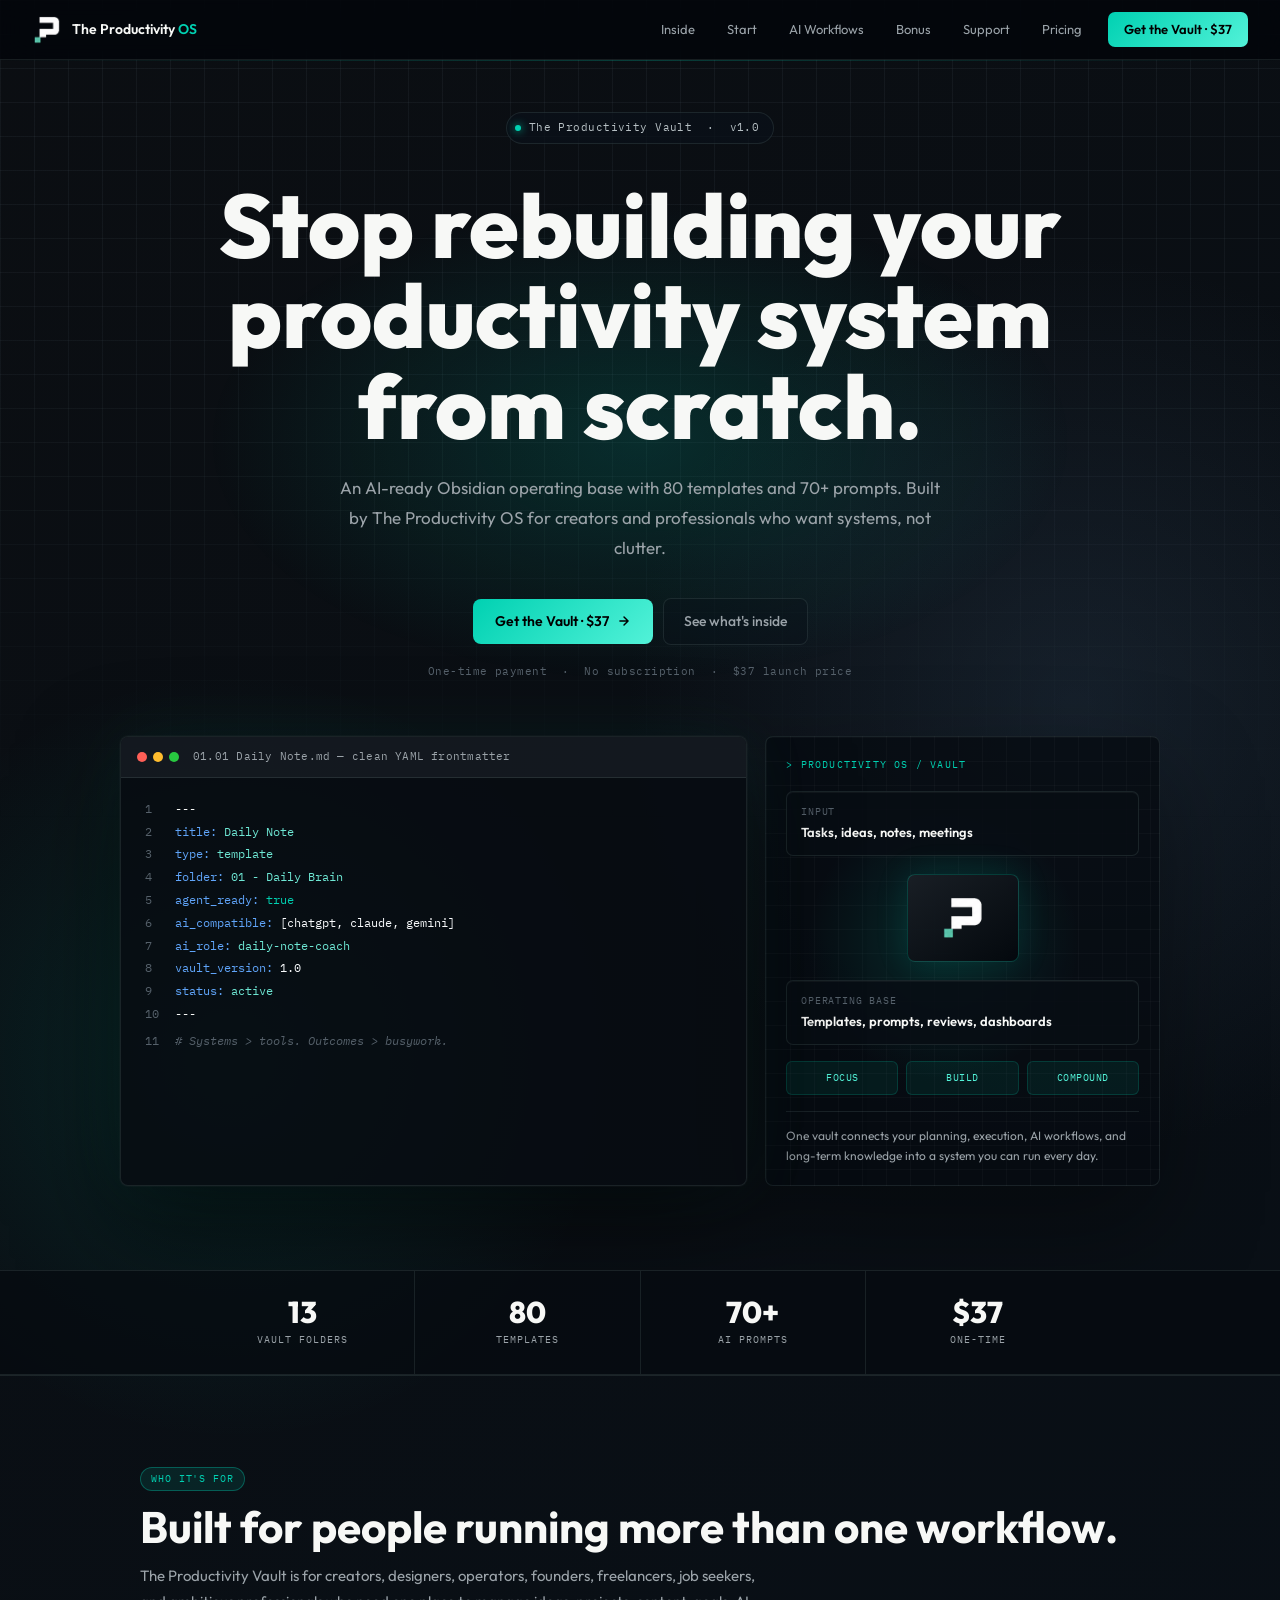
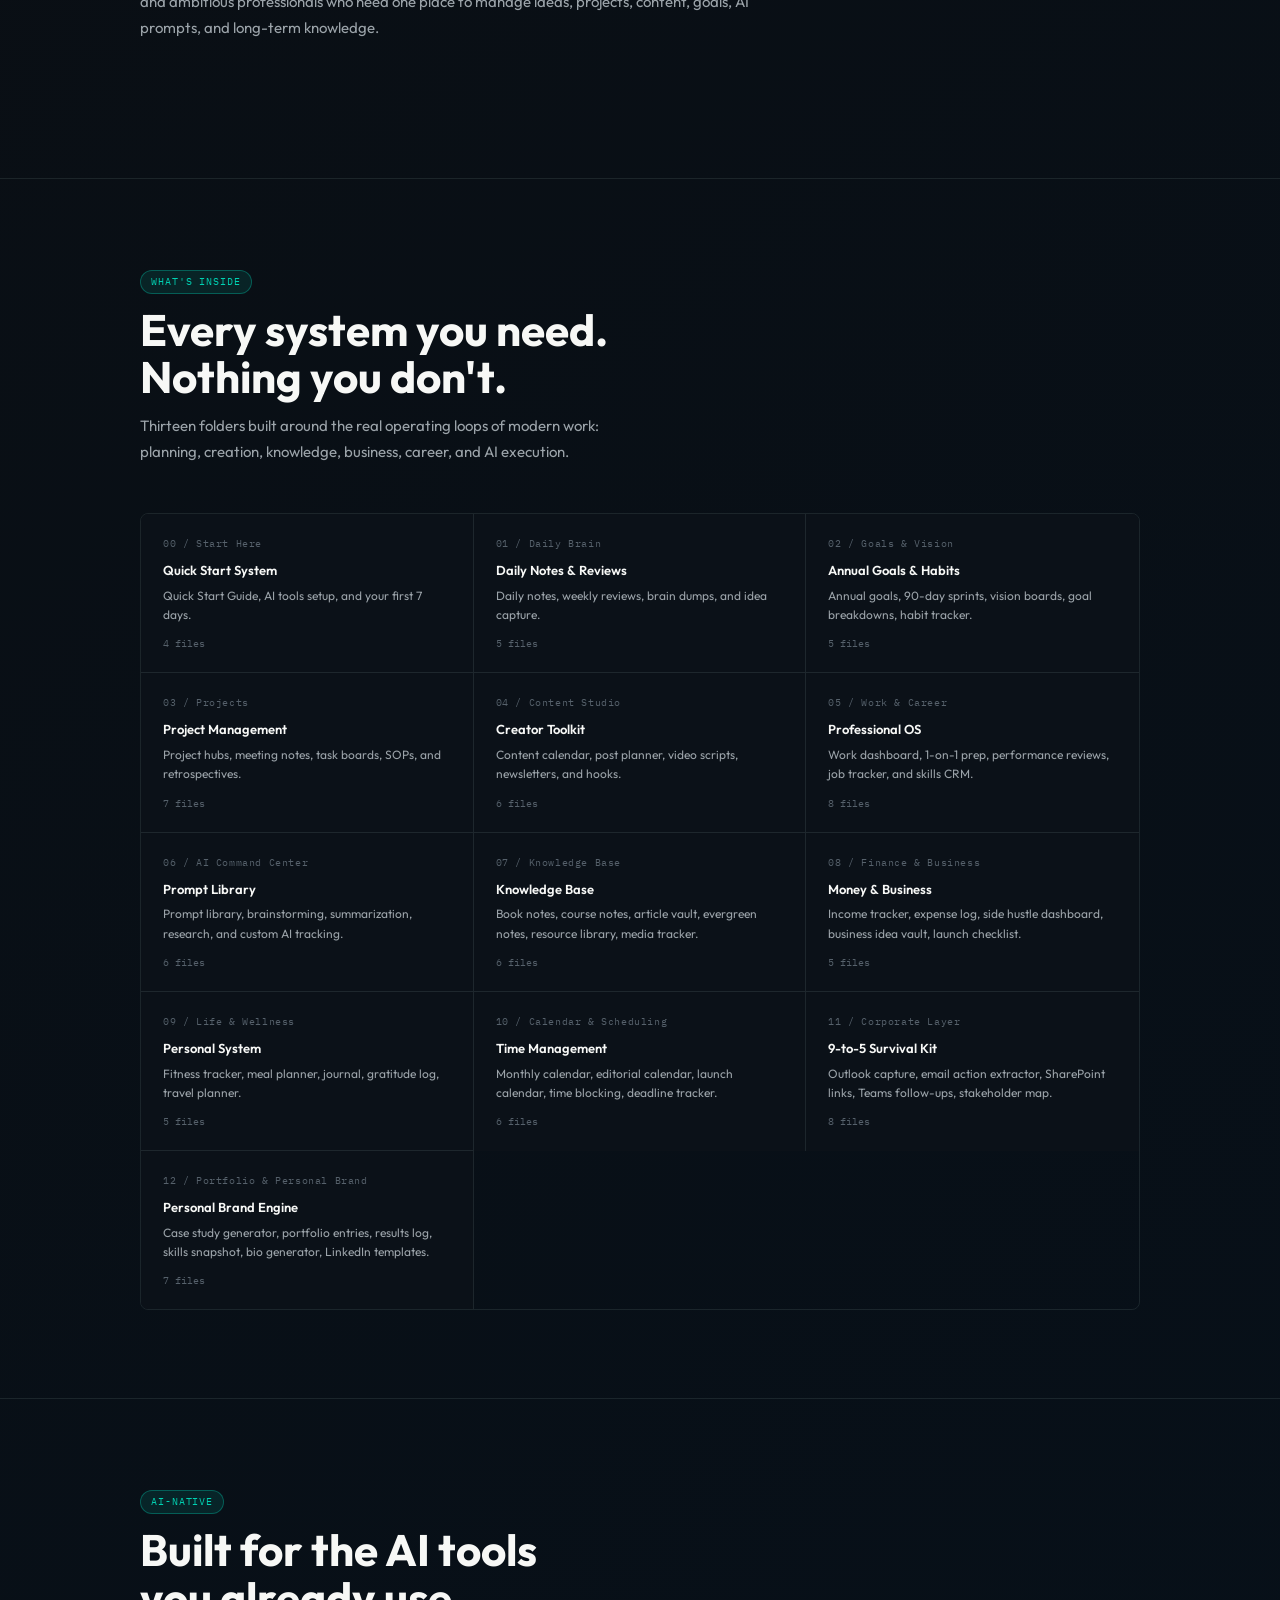
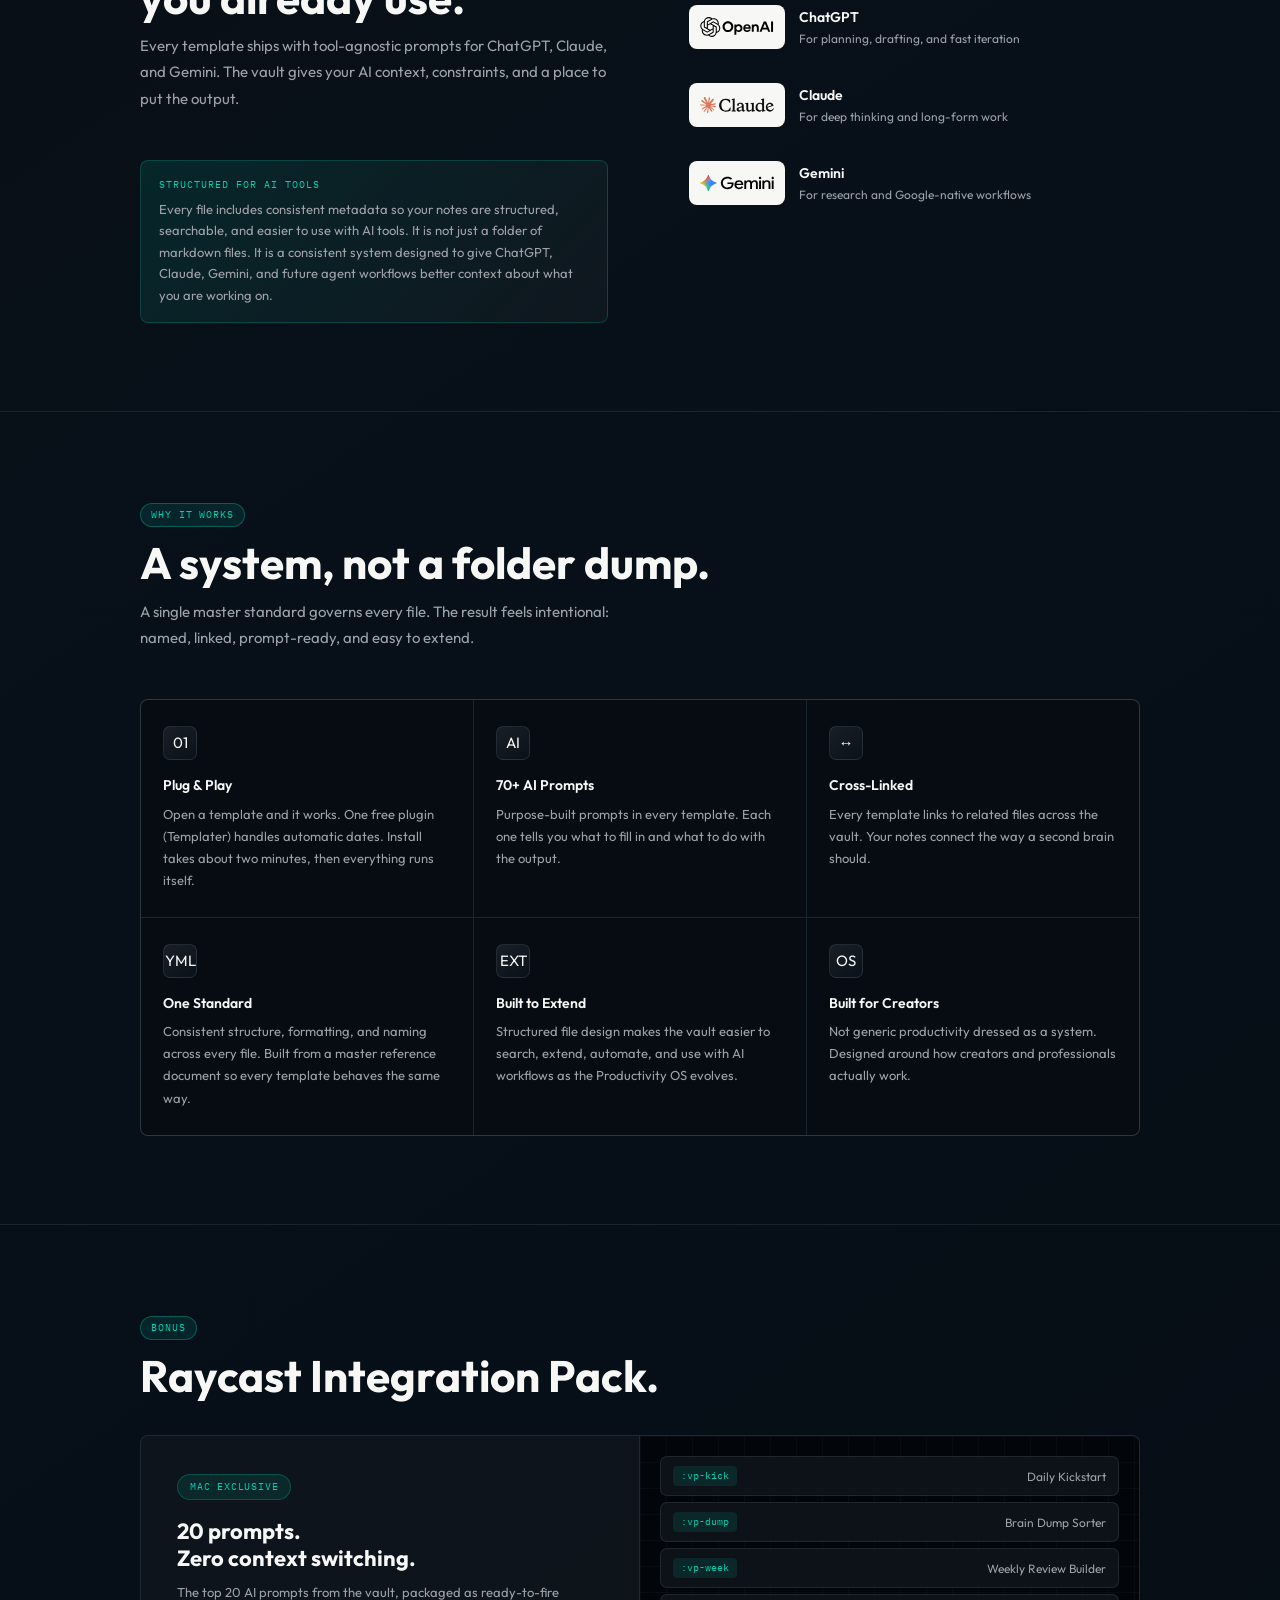
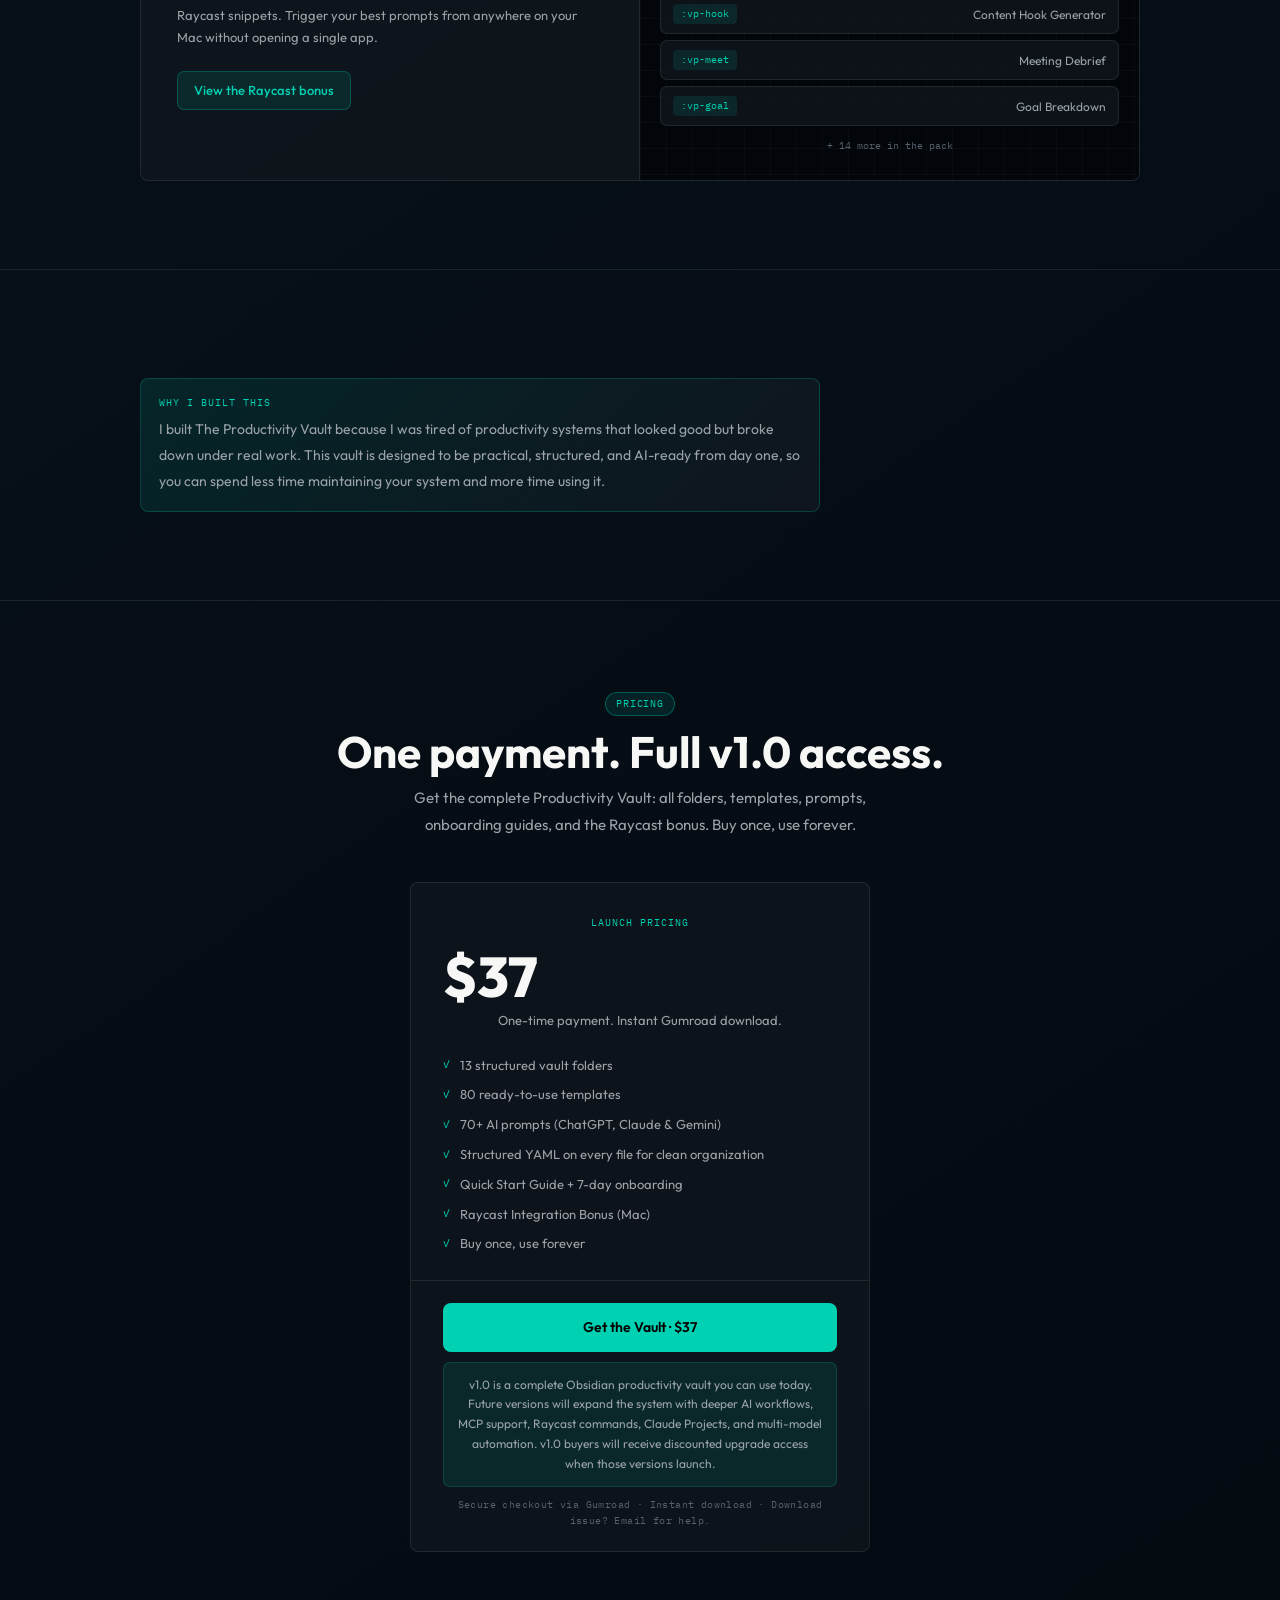
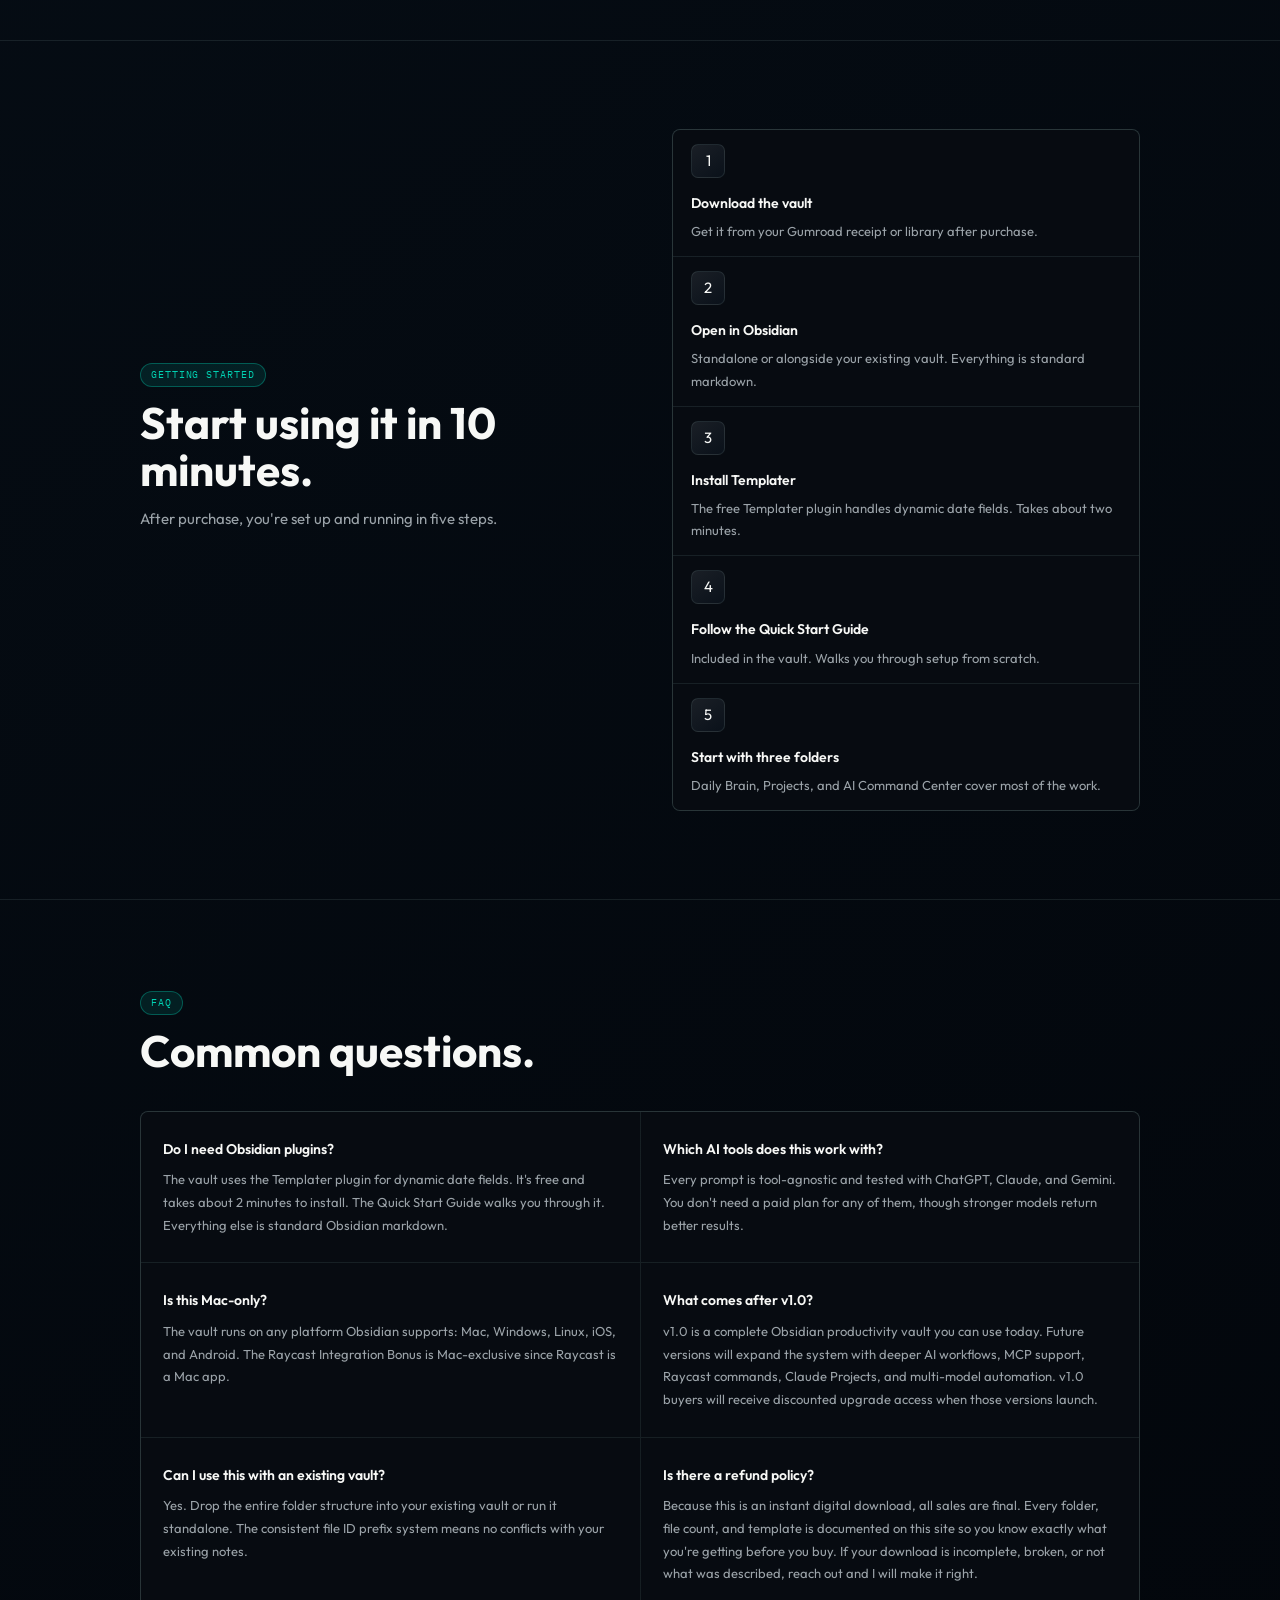
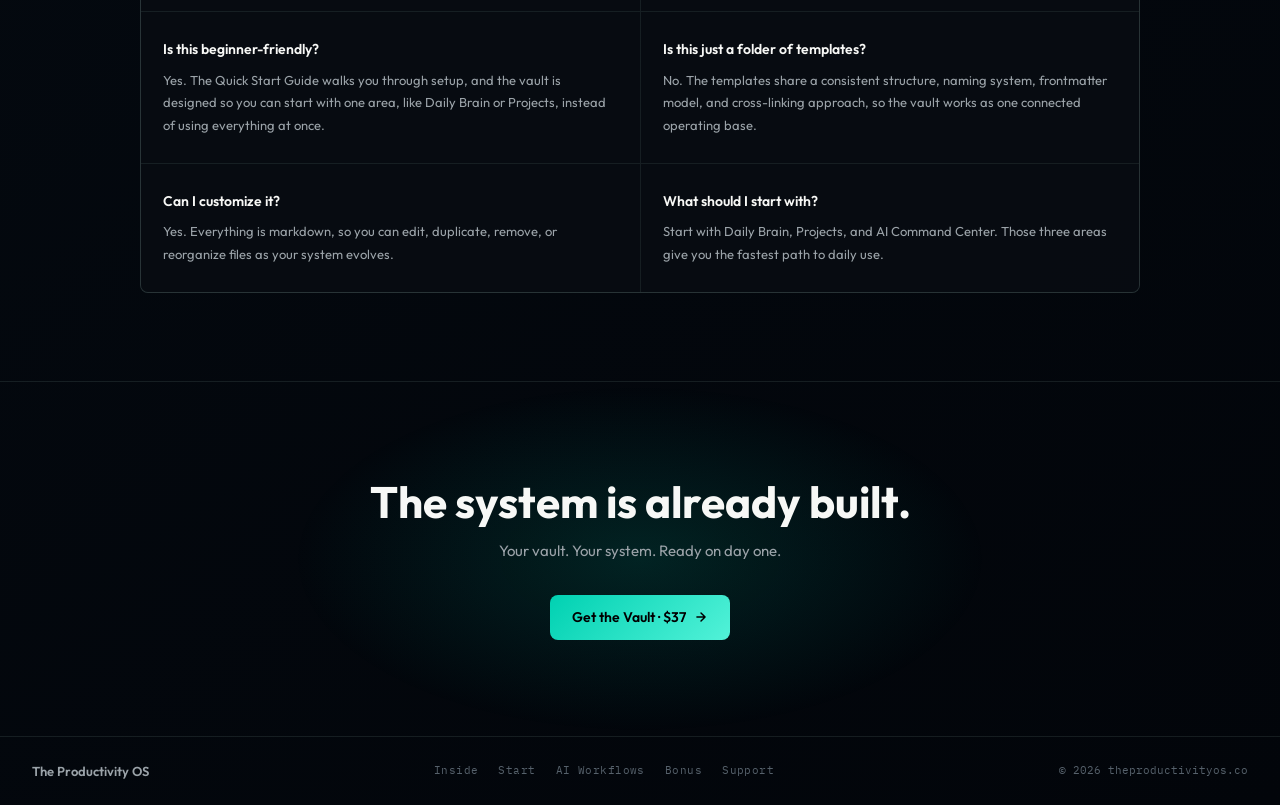
==== commit 8f754818: "Fix QA discrepancies between marketing site and vault Pairs with vault fixes applied directly in 00 " ====
--- a/index.html
+++ b/index.html
@@ -43,14 +43,14 @@
   <link rel="apple-touch-icon" href="assets/productivity-os-logo-mark.png" />
   <link rel="manifest" href="site.webmanifest" />
   <title>The Productivity OS | Productivity Vault for Obsidian and AI Workflows</title>
-  <meta name="description" content="The Productivity OS builds AI-ready productivity systems for creators and professionals. Start with The Productivity Vault, an Obsidian vault with 82 templates, 70+ AI prompts, and clean YAML frontmatter for ChatGPT, Claude, and Gemini." />
+  <meta name="description" content="The Productivity OS builds AI-ready productivity systems for creators and professionals. Start with The Productivity Vault, an Obsidian vault with 80 templates, 70+ AI prompts, and clean YAML frontmatter for ChatGPT, Claude, and Gemini." />
   <meta name="keywords" content="The Productivity OS, Productivity Vault, Obsidian productivity template, Obsidian vault, AI productivity system, ChatGPT prompts, Claude prompts, Gemini prompts, second brain template, Raycast productivity" />
   <meta name="robots" content="index,follow,max-image-preview:large" />
   <link rel="canonical" href="https://theproductivityos.co/" />
   <meta property="og:type" content="website" />
   <meta property="og:site_name" content="The Productivity OS" />
   <meta property="og:title" content="The Productivity OS | Productivity Vault" />
-  <meta property="og:description" content="The Productivity Vault is the first major product from The Productivity OS: an AI-ready Obsidian system with 82 templates and 70+ prompts." />
+  <meta property="og:description" content="The Productivity Vault is the first major product from The Productivity OS: an AI-ready Obsidian system with 80 templates and 70+ prompts." />
   <meta property="og:url" content="https://theproductivityos.co/" />
   <meta property="og:image" content="https://theproductivityos.co/assets/productivity-vault-og.png" />
   <meta property="og:image:width" content="1672" />
@@ -89,7 +89,7 @@
         "@id": "https://theproductivityos.co/#product-productivity-vault",
         "name": "The Productivity Vault",
         "brand": { "@id": "https://theproductivityos.co/#organization" },
-        "description": "An AI-ready Obsidian productivity vault with 82 templates, 70+ AI prompts, clean YAML frontmatter on every file, onboarding guides, and a Raycast bonus pack.",
+        "description": "An AI-ready Obsidian productivity vault with 80 templates, 70+ AI prompts, clean YAML frontmatter on every file, onboarding guides, and a Raycast bonus pack.",
         "image": "https://theproductivityos.co/assets/productivity-vault-og.png",
         "url": "https://theproductivityos.co/",
         "offers": {
@@ -1202,7 +1202,7 @@
   </h1>
 
   <p class="hero-sub">
-    An AI-ready Obsidian operating base with 82 templates and 70+ prompts. Built by The Productivity OS for creators and professionals who want systems, not clutter.
+    An AI-ready Obsidian operating base with 80 templates and 70+ prompts. Built by The Productivity OS for creators and professionals who want systems, not clutter.
   </p>
 
   <div class="hero-actions">
@@ -1257,7 +1257,7 @@
 <div class="stats-bar">
   <div class="stats-inner">
     <div class="stat-cell"><div class="stat-n">13</div><div class="stat-l">Vault Folders</div></div>
-    <div class="stat-cell"><div class="stat-n">82</div><div class="stat-l">Templates</div></div>
+    <div class="stat-cell"><div class="stat-n">80</div><div class="stat-l">Templates</div></div>
     <div class="stat-cell"><div class="stat-n">70+</div><div class="stat-l">AI Prompts</div></div>
     <div class="stat-cell"><div class="stat-n">$37</div><div class="stat-l">One-time</div></div>
   </div>
@@ -1293,7 +1293,7 @@
       <div class="vc"><div class="vn">09 / Life & Wellness</div><div class="vt">Personal System</div><div class="vd">Fitness tracker, meal planner, journal, gratitude log, travel planner.</div><div class="vct">5 files</div></div>
       <div class="vc"><div class="vn">10 / Calendar & Scheduling</div><div class="vt">Time Management</div><div class="vd">Monthly calendar, editorial calendar, launch calendar, time blocking, deadline tracker.</div><div class="vct">6 files</div></div>
       <div class="vc"><div class="vn">11 / Corporate Layer</div><div class="vt">9-to-5 Survival Kit</div><div class="vd">Outlook capture, email action extractor, SharePoint links, Teams follow-ups, stakeholder map.</div><div class="vct">8 files</div></div>
-      <div class="vc"><div class="vn">12 / Portfolio & Brand</div><div class="vt">Personal Brand Engine</div><div class="vd">Case study generator, portfolio entries, results log, skills snapshot, bio generator, LinkedIn templates.</div><div class="vct">7 files</div></div>
+      <div class="vc"><div class="vn">12 / Portfolio & Personal Brand</div><div class="vt">Personal Brand Engine</div><div class="vd">Case study generator, portfolio entries, results log, skills snapshot, bio generator, LinkedIn templates.</div><div class="vct">7 files</div></div>
     </div>
   </div>
 </div>
@@ -1350,12 +1350,12 @@
         <a class="rc-link" href="bonus.html">View the Raycast bonus</a>
       </div>
       <div class="rc-right">
-        <div class="si"><span class="sk">:vp-braindump</span><span class="sl">Guided brain dump</span></div>
-        <div class="si"><span class="sk">:vp-weeklyreview</span><span class="sl">Weekly review kickoff</span></div>
-        <div class="si"><span class="sk">:vp-contentangle</span><span class="sl">Content angle generator</span></div>
-        <div class="si"><span class="sk">:vp-hooklist</span><span class="sl">Viral hook variations</span></div>
-        <div class="si"><span class="sk">:vp-summarize</span><span class="sl">Smart article summarizer</span></div>
-        <div class="si"><span class="sk">:vp-goalbreakdown</span><span class="sl">90-day goal planner</span></div>
+        <div class="si"><span class="sk">:vp-kick</span><span class="sl">Daily Kickstart</span></div>
+        <div class="si"><span class="sk">:vp-dump</span><span class="sl">Brain Dump Sorter</span></div>
+        <div class="si"><span class="sk">:vp-week</span><span class="sl">Weekly Review Builder</span></div>
+        <div class="si"><span class="sk">:vp-hook</span><span class="sl">Content Hook Generator</span></div>
+        <div class="si"><span class="sk">:vp-meet</span><span class="sl">Meeting Debrief</span></div>
+        <div class="si"><span class="sk">:vp-goal</span><span class="sl">Goal Breakdown</span></div>
         <div class="sm">+ 14 more in the pack</div>
       </div>
     </div>
@@ -1386,7 +1386,7 @@
           <div class="pdesc">One-time payment. Instant Gumroad download.</div>
           <div class="pitems">
             <div class="pitem">13 structured vault folders</div>
-            <div class="pitem">82 ready-to-use templates</div>
+            <div class="pitem">80 ready-to-use templates</div>
             <div class="pitem">70+ AI prompts (ChatGPT, Claude & Gemini)</div>
             <div class="pitem">Structured YAML on every file for clean organization</div>
             <div class="pitem">Quick Start Guide + 7-day onboarding</div>
